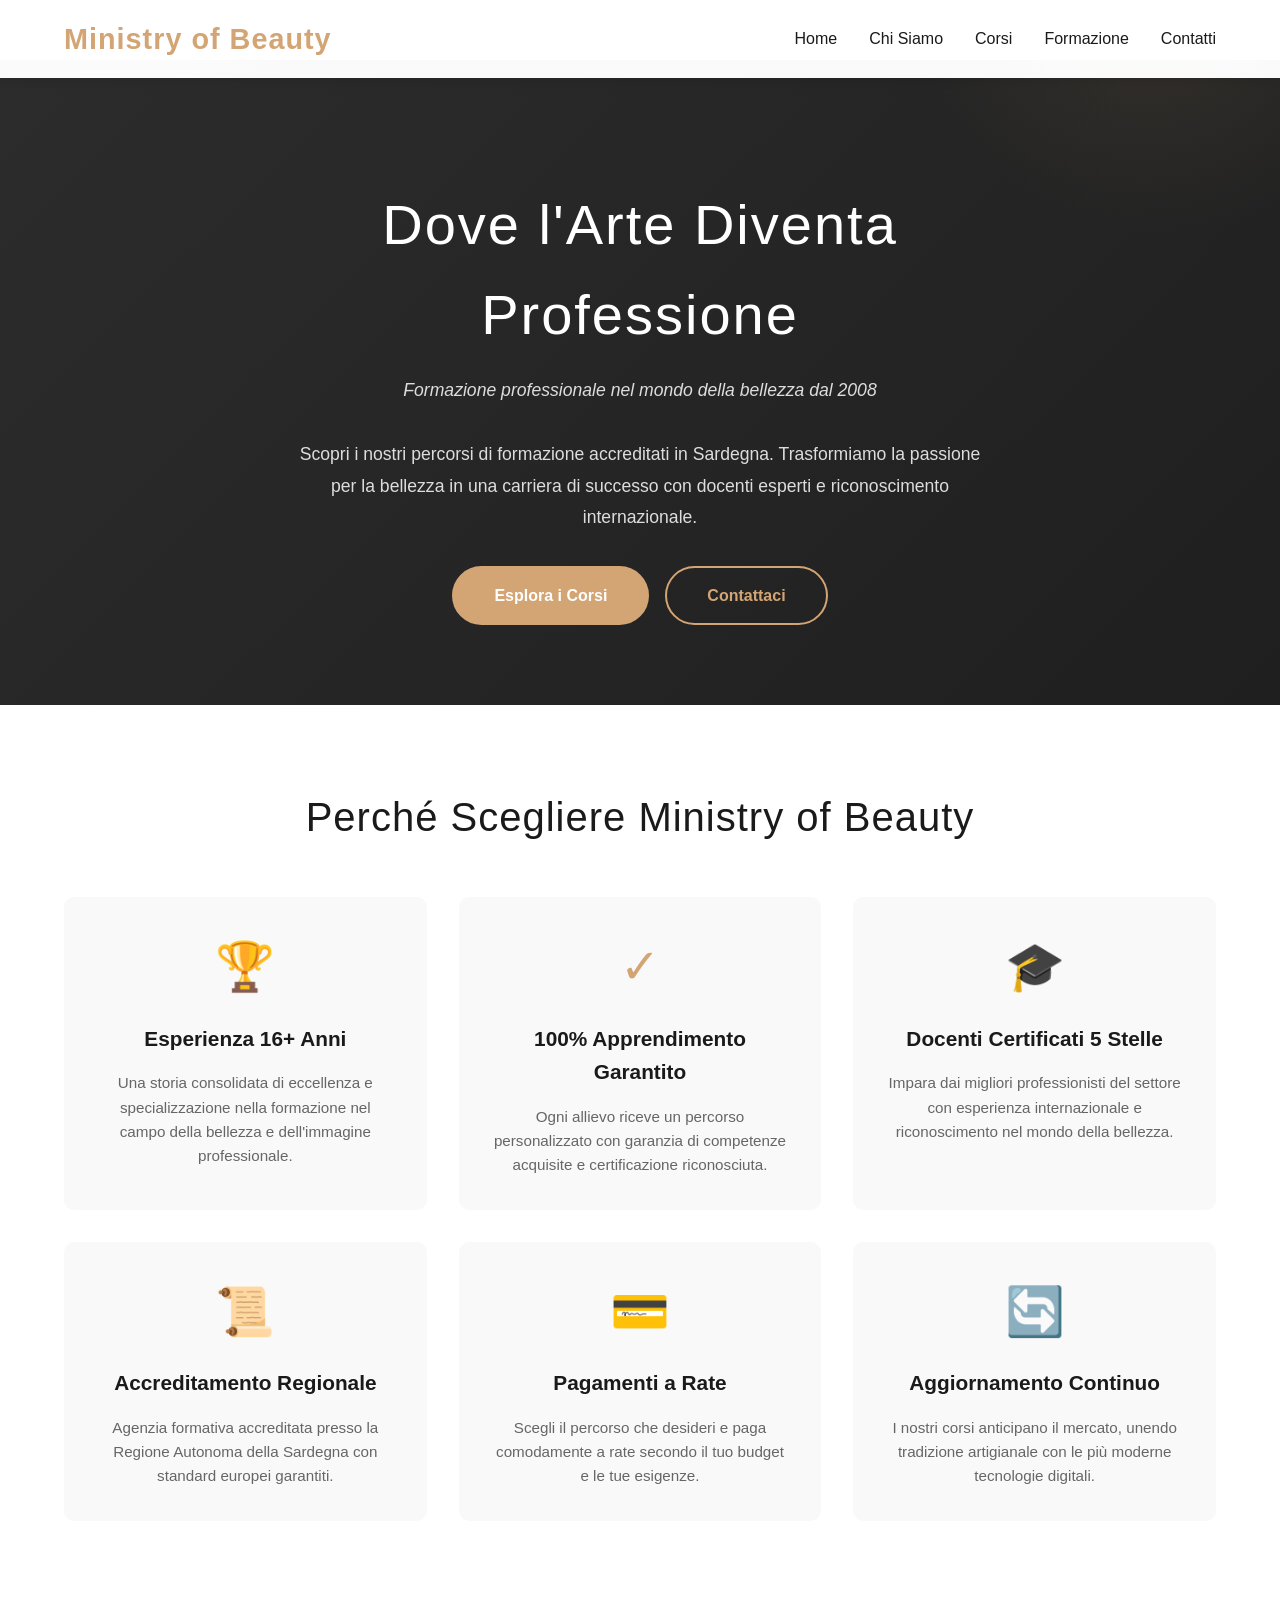
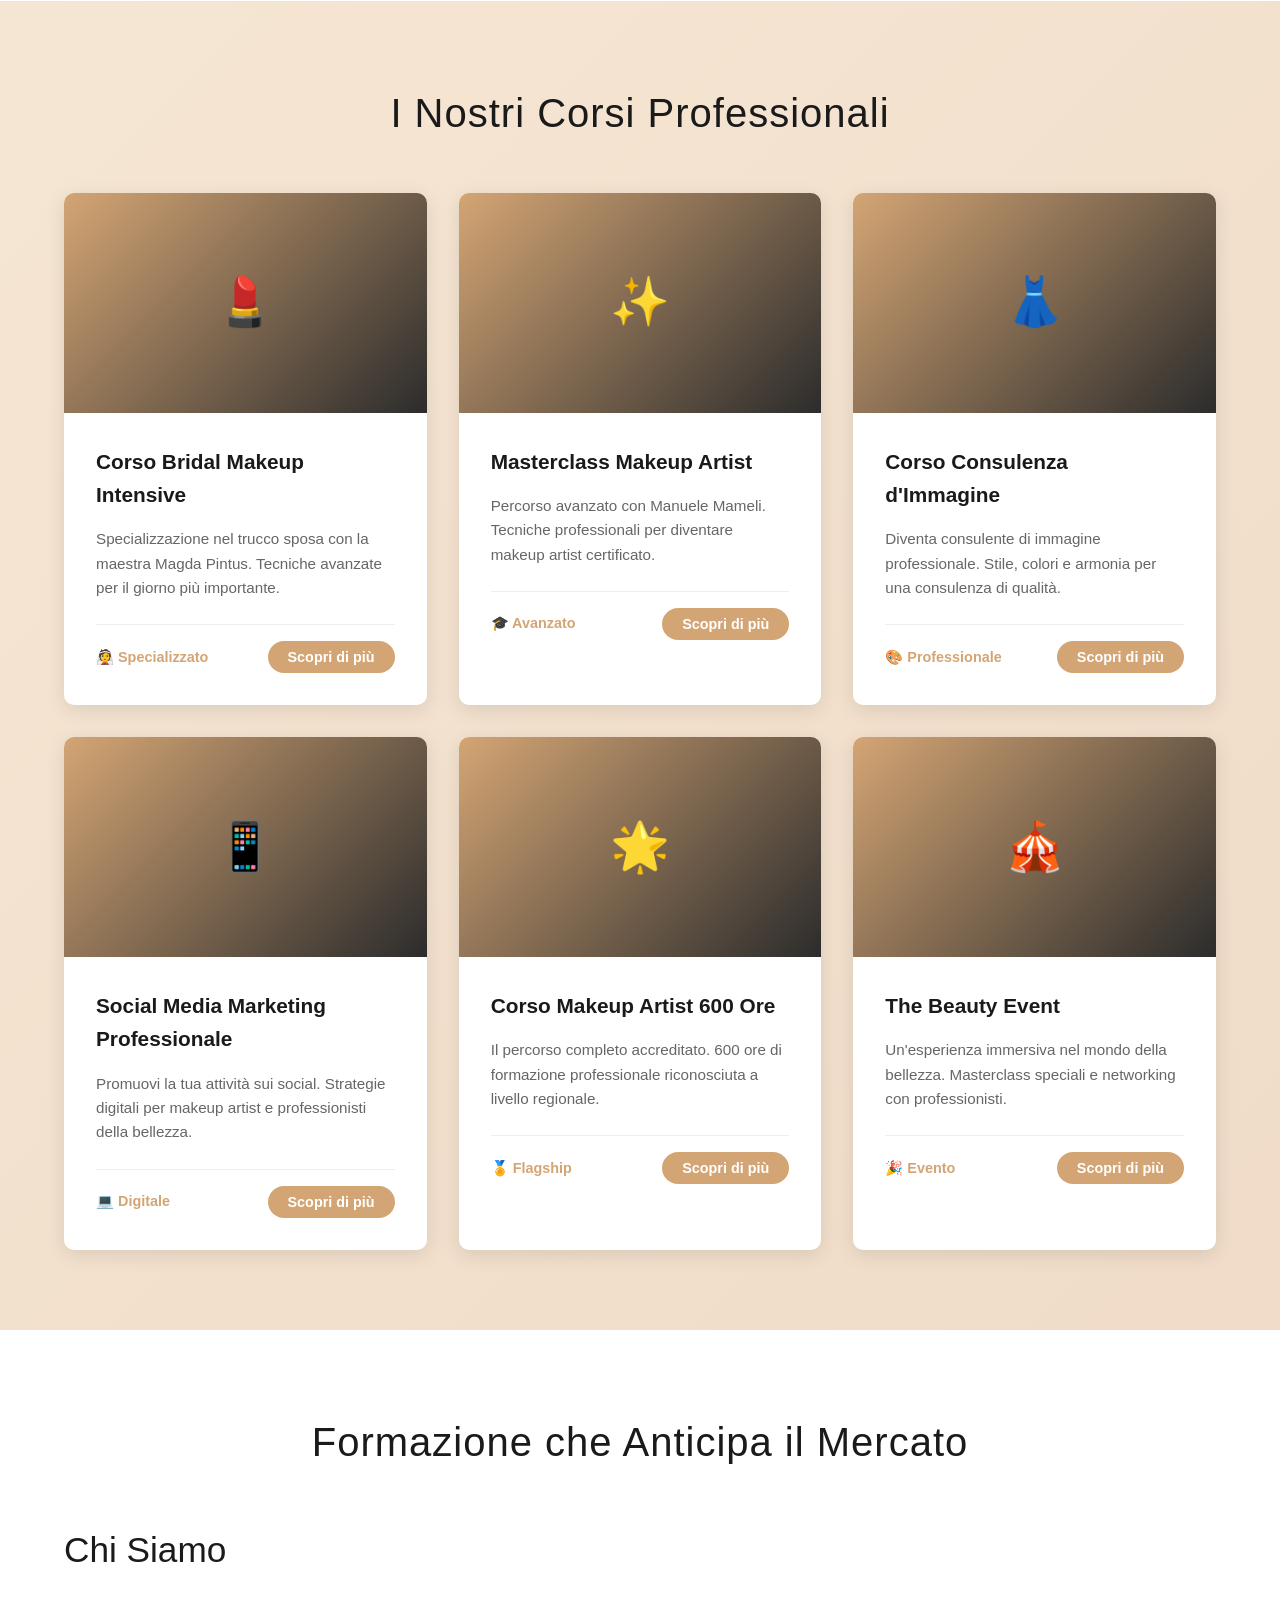
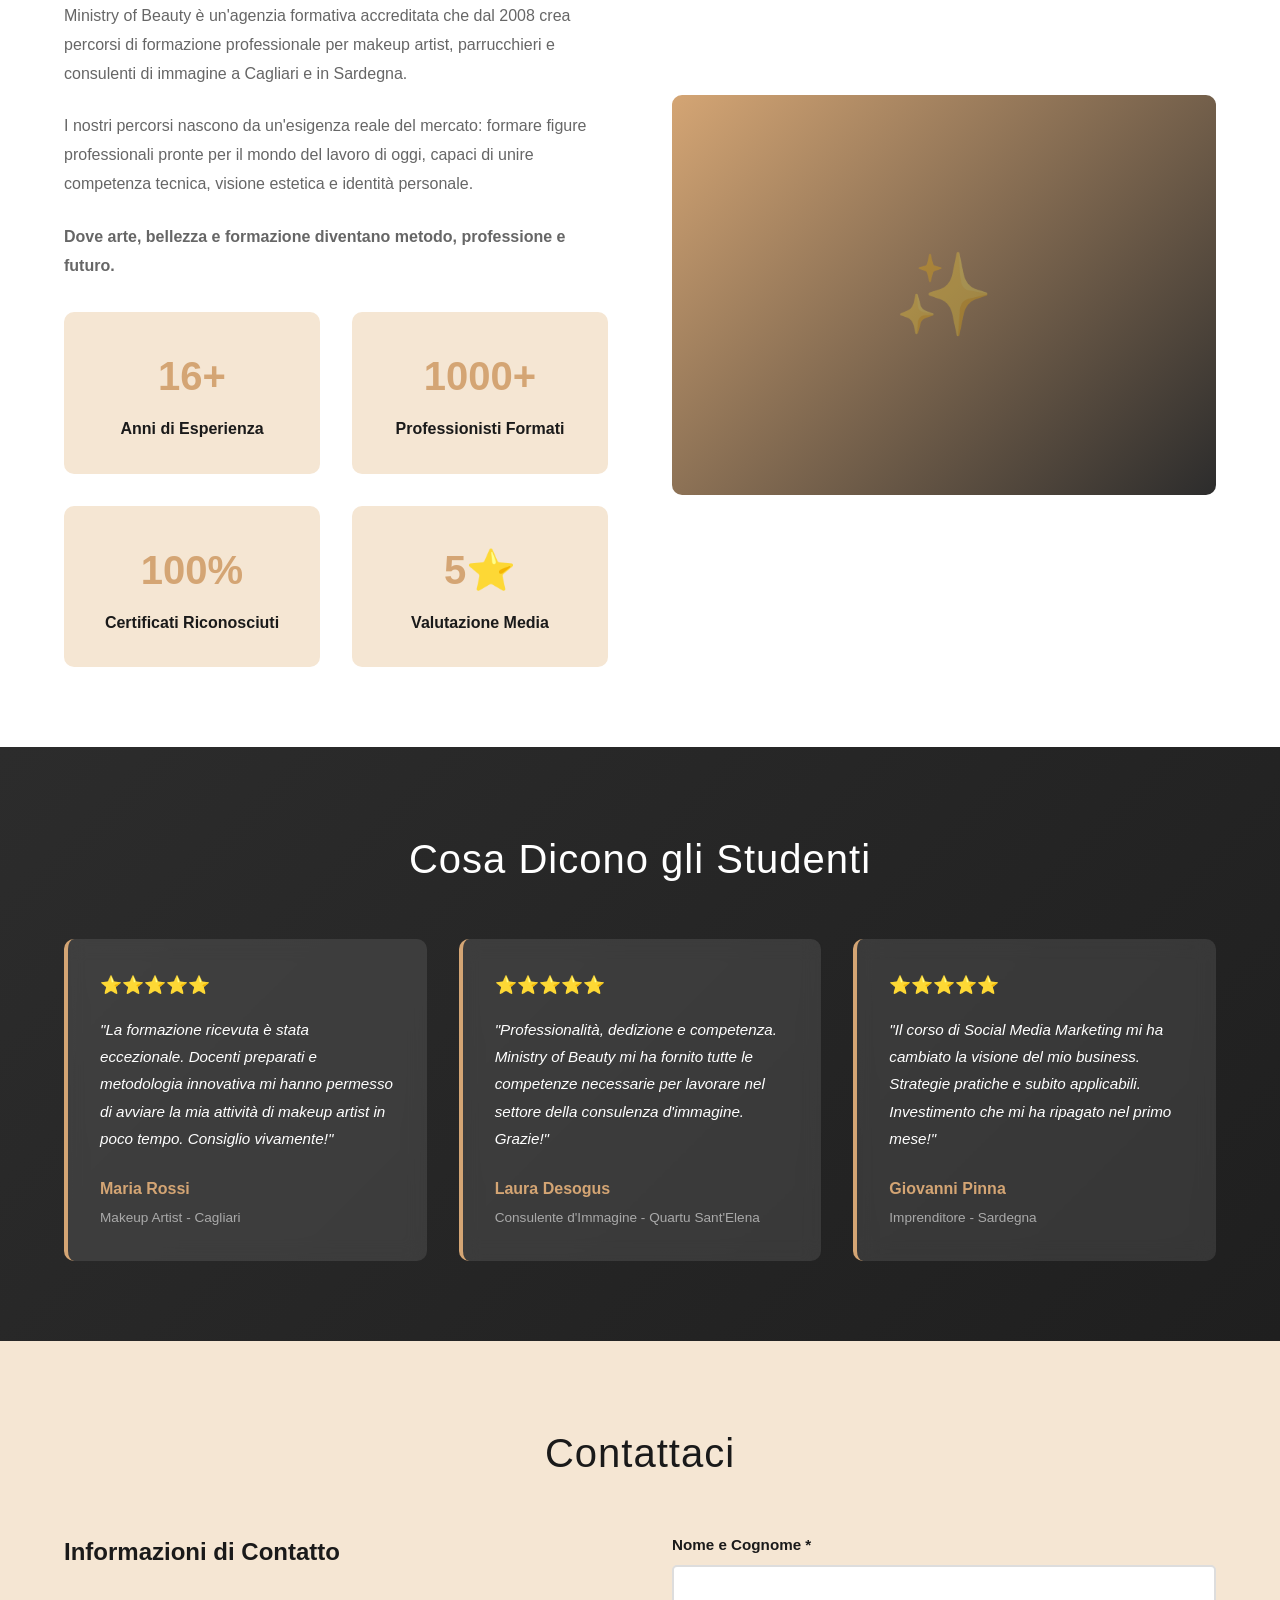
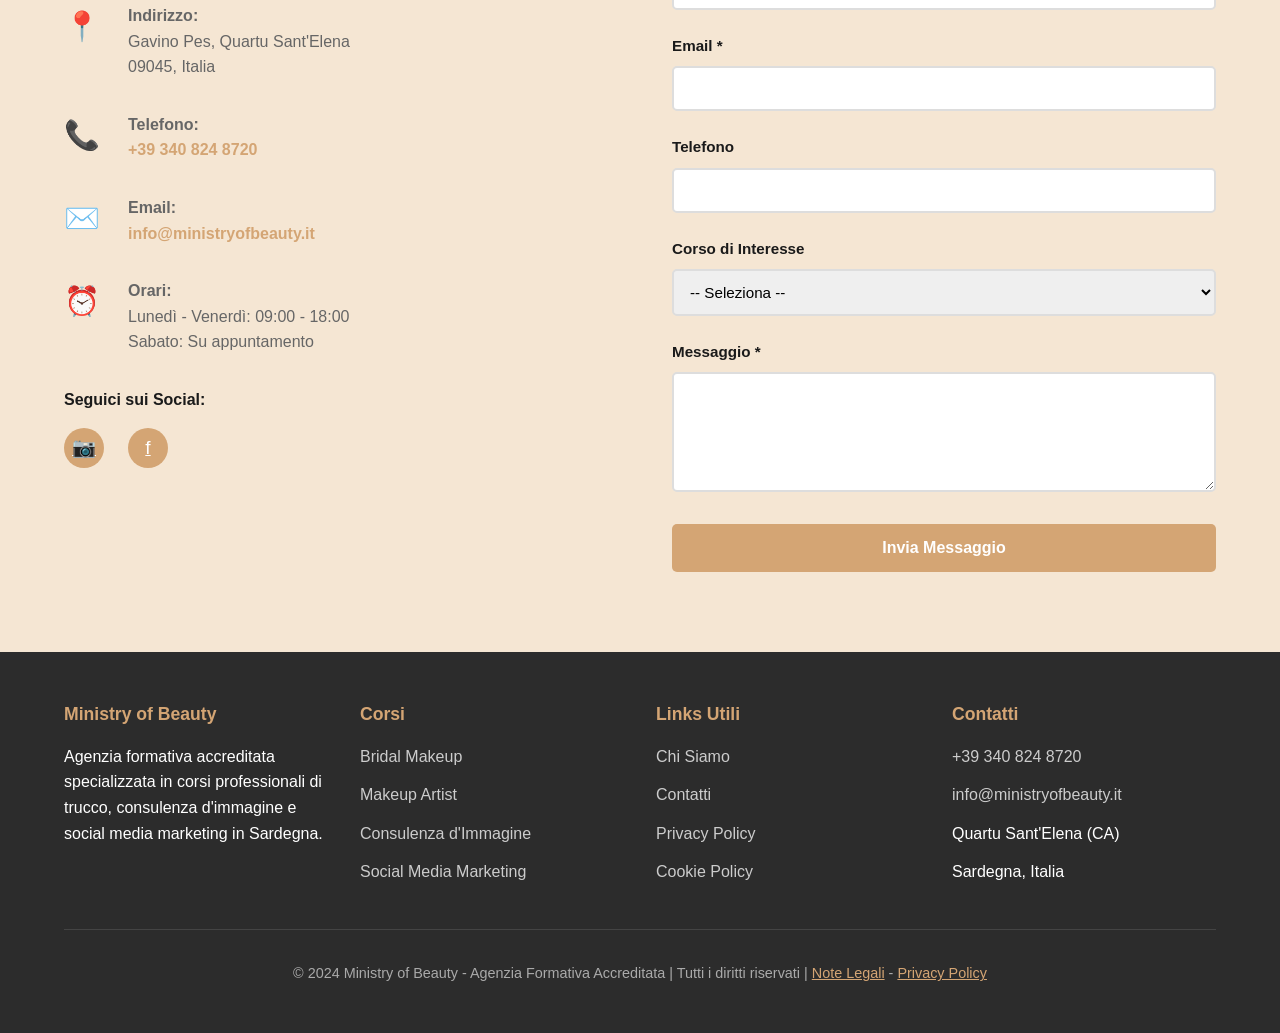
==== index.html @ 4799db76 "Create professional homepage for Ministry of Beauty Add complete Italian-language homepage with HTML" ====
<!DOCTYPE html>
<html lang="it">
<head>
    <meta charset="UTF-8">
    <meta name="viewport" content="width=device-width, initial-scale=1.0">
    <title>Ministry of Beauty - Corsi Professionali di Trucco e Bellezza in Sardegna</title>
    <style>
        * {
            margin: 0;
            padding: 0;
            box-sizing: border-box;
        }

        :root {
            --primary-color: #d4a574;
            --secondary-color: #2c2c2c;
            --accent-color: #f5e6d3;
            --text-dark: #1a1a1a;
            --text-light: #666;
            --white: #ffffff;
            --success: #4caf50;
        }

        body {
            font-family: 'Segoe UI', Tahoma, Geneva, Verdana, sans-serif;
            line-height: 1.6;
            color: var(--text-dark);
            overflow-x: hidden;
        }

        /* HEADER & NAVIGATION */
        header {
            position: fixed;
            top: 0;
            width: 100%;
            background: rgba(255, 255, 255, 0.98);
            box-shadow: 0 2px 10px rgba(0, 0, 0, 0.1);
            z-index: 1000;
            transition: all 0.3s ease;
        }

        nav {
            display: flex;
            justify-content: space-between;
            align-items: center;
            padding: 1rem 5%;
            max-width: 1400px;
            margin: 0 auto;
            width: 100%;
        }

        .logo {
            font-size: 1.8rem;
            font-weight: bold;
            color: var(--primary-color);
            text-decoration: none;
            letter-spacing: 1px;
        }

        .nav-links {
            display: flex;
            list-style: none;
            gap: 2rem;
        }

        .nav-links a {
            text-decoration: none;
            color: var(--text-dark);
            font-weight: 500;
            transition: color 0.3s ease;
            position: relative;
        }

        .nav-links a:hover {
            color: var(--primary-color);
        }

        .nav-links a::after {
            content: '';
            position: absolute;
            width: 0;
            height: 2px;
            bottom: -5px;
            left: 0;
            background: var(--primary-color);
            transition: width 0.3s ease;
        }

        .nav-links a:hover::after {
            width: 100%;
        }

        .mobile-menu-icon {
            display: none;
            flex-direction: column;
            cursor: pointer;
        }

        .mobile-menu-icon span {
            width: 25px;
            height: 3px;
            background: var(--text-dark);
            margin: 5px 0;
            transition: 0.3s;
        }

        /* HERO SECTION */
        .hero {
            background: linear-gradient(135deg, var(--secondary-color) 0%, #1f1f1f 100%);
            color: var(--white);
            padding: 120px 5% 80px;
            text-align: center;
            margin-top: 60px;
            position: relative;
            overflow: hidden;
        }

        .hero::before {
            content: '';
            position: absolute;
            top: -50%;
            right: -10%;
            width: 500px;
            height: 500px;
            background: radial-gradient(circle, var(--primary-color) 0%, transparent 70%);
            opacity: 0.1;
            border-radius: 50%;
        }

        .hero-content {
            position: relative;
            z-index: 1;
            max-width: 700px;
            margin: 0 auto;
        }

        .hero h1 {
            font-size: 3.5rem;
            margin-bottom: 1rem;
            font-weight: 300;
            letter-spacing: 2px;
        }

        .hero-subtitle {
            font-size: 1.3rem;
            margin-bottom: 2rem;
            color: var(--accent-color);
            font-style: italic;
        }

        .hero p {
            font-size: 1.1rem;
            margin-bottom: 2rem;
            line-height: 1.8;
            color: #ddd;
        }

        .cta-button {
            display: inline-block;
            background: var(--primary-color);
            color: var(--white);
            padding: 15px 40px;
            text-decoration: none;
            border-radius: 50px;
            font-weight: 600;
            transition: all 0.3s ease;
            border: 2px solid var(--primary-color);
            cursor: pointer;
            font-size: 1rem;
        }

        .cta-button:hover {
            background: transparent;
            color: var(--primary-color);
            transform: translateY(-3px);
            box-shadow: 0 10px 25px rgba(212, 165, 116, 0.3);
        }

        .cta-button.secondary {
            background: transparent;
            color: var(--primary-color);
            border: 2px solid var(--primary-color);
        }

        .cta-button.secondary:hover {
            background: var(--primary-color);
            color: var(--white);
        }

        .hero-buttons {
            display: flex;
            gap: 1rem;
            justify-content: center;
            flex-wrap: wrap;
        }

        /* FEATURES SECTION */
        .features {
            padding: 80px 5%;
            background: var(--white);
            max-width: 1400px;
            margin: 0 auto;
        }

        .section-title {
            text-align: center;
            font-size: 2.5rem;
            margin-bottom: 3rem;
            color: var(--text-dark);
            font-weight: 300;
            letter-spacing: 1px;
        }

        .features-grid {
            display: grid;
            grid-template-columns: repeat(auto-fit, minmax(280px, 1fr));
            gap: 2rem;
        }

        .feature-card {
            text-align: center;
            padding: 2rem;
            border-radius: 10px;
            transition: all 0.3s ease;
            background: #f9f9f9;
        }

        .feature-card:hover {
            transform: translateY(-10px);
            box-shadow: 0 15px 35px rgba(0, 0, 0, 0.1);
            background: var(--accent-color);
        }

        .feature-icon {
            font-size: 3rem;
            margin-bottom: 1rem;
            color: var(--primary-color);
        }

        .feature-card h3 {
            font-size: 1.3rem;
            margin-bottom: 1rem;
            color: var(--text-dark);
        }

        .feature-card p {
            color: var(--text-light);
            font-size: 0.95rem;
        }

        /* COURSES SECTION */
        .courses {
            padding: 80px 5%;
            background: linear-gradient(135deg, var(--accent-color) 0%, #f0dcc8 100%);
            max-width: 1400px;
            margin: 0 auto;
        }

        .courses-grid {
            display: grid;
            grid-template-columns: repeat(auto-fit, minmax(320px, 1fr));
            gap: 2rem;
            margin-top: 3rem;
        }

        .course-card {
            background: var(--white);
            border-radius: 10px;
            overflow: hidden;
            box-shadow: 0 5px 20px rgba(0, 0, 0, 0.1);
            transition: all 0.3s ease;
        }

        .course-card:hover {
            transform: translateY(-10px);
            box-shadow: 0 15px 40px rgba(0, 0, 0, 0.15);
        }

        .course-image {
            width: 100%;
            height: 220px;
            background: linear-gradient(135deg, var(--primary-color), var(--secondary-color));
            display: flex;
            align-items: center;
            justify-content: center;
            font-size: 3rem;
        }

        .course-content {
            padding: 2rem;
        }

        .course-content h3 {
            color: var(--text-dark);
            margin-bottom: 1rem;
            font-size: 1.3rem;
        }

        .course-content p {
            color: var(--text-light);
            margin-bottom: 1.5rem;
            font-size: 0.95rem;
            line-height: 1.6;
        }

        .course-info {
            display: flex;
            justify-content: space-between;
            align-items: center;
            margin-top: 1rem;
            padding-top: 1rem;
            border-top: 1px solid #eee;
        }

        .course-info span {
            color: var(--primary-color);
            font-weight: 600;
            font-size: 0.9rem;
        }

        .course-btn {
            background: var(--primary-color);
            color: var(--white);
            padding: 8px 20px;
            border: none;
            border-radius: 25px;
            cursor: pointer;
            font-weight: 600;
            transition: all 0.3s ease;
            font-size: 0.9rem;
        }

        .course-btn:hover {
            background: var(--secondary-color);
            transform: scale(1.05);
        }

        /* ABOUT SECTION */
        .about {
            padding: 80px 5%;
            background: var(--white);
            max-width: 1400px;
            margin: 0 auto;
        }

        .about-content {
            display: grid;
            grid-template-columns: 1fr 1fr;
            gap: 4rem;
            align-items: center;
        }

        .about-text h2 {
            font-size: 2.2rem;
            margin-bottom: 1.5rem;
            color: var(--text-dark);
            font-weight: 400;
        }

        .about-text p {
            color: var(--text-light);
            margin-bottom: 1.5rem;
            line-height: 1.8;
            font-size: 1rem;
        }

        .about-stats {
            display: grid;
            grid-template-columns: 1fr 1fr;
            gap: 2rem;
            margin-top: 2rem;
        }

        .stat-box {
            background: var(--accent-color);
            padding: 2rem;
            border-radius: 10px;
            text-align: center;
        }

        .stat-number {
            font-size: 2.5rem;
            color: var(--primary-color);
            font-weight: bold;
        }

        .stat-label {
            color: var(--text-dark);
            margin-top: 0.5rem;
            font-weight: 600;
        }

        .about-image {
            background: linear-gradient(135deg, var(--primary-color), var(--secondary-color));
            height: 400px;
            border-radius: 10px;
            display: flex;
            align-items: center;
            justify-content: center;
            font-size: 5rem;
            color: rgba(255, 255, 255, 0.3);
        }

        /* TESTIMONIALS SECTION */
        .testimonials {
            padding: 80px 5%;
            background: linear-gradient(135deg, var(--secondary-color), #1f1f1f);
            color: var(--white);
            max-width: 1400px;
            margin: 0 auto;
        }

        .testimonials .section-title {
            color: var(--white);
        }

        .testimonials-grid {
            display: grid;
            grid-template-columns: repeat(auto-fit, minmax(300px, 1fr));
            gap: 2rem;
            margin-top: 3rem;
        }

        .testimonial-card {
            background: rgba(255, 255, 255, 0.1);
            padding: 2rem;
            border-radius: 10px;
            border-left: 4px solid var(--primary-color);
            backdrop-filter: blur(10px);
        }

        .testimonial-text {
            font-size: 0.95rem;
            margin-bottom: 1.5rem;
            line-height: 1.8;
            font-style: italic;
        }

        .testimonial-author {
            font-weight: 600;
            color: var(--primary-color);
            margin-bottom: 0.3rem;
        }

        .testimonial-role {
            font-size: 0.85rem;
            color: #aaa;
        }

        .stars {
            color: var(--primary-color);
            margin-bottom: 1rem;
            font-size: 1.1rem;
        }

        /* CONTACT SECTION */
        .contact {
            padding: 80px 5%;
            background: var(--accent-color);
            max-width: 1400px;
            margin: 0 auto;
        }

        .contact-content {
            display: grid;
            grid-template-columns: 1fr 1fr;
            gap: 4rem;
        }

        .contact-info h3 {
            font-size: 1.5rem;
            margin-bottom: 2rem;
            color: var(--text-dark);
        }

        .contact-info-item {
            margin-bottom: 2rem;
            display: flex;
            gap: 1.5rem;
            align-items: flex-start;
        }

        .contact-icon {
            font-size: 1.8rem;
            color: var(--primary-color);
            min-width: 40px;
        }

        .contact-info-item p {
            color: var(--text-light);
        }

        .contact-info-item a {
            color: var(--primary-color);
            text-decoration: none;
            font-weight: 600;
            transition: color 0.3s ease;
        }

        .contact-info-item a:hover {
            color: var(--text-dark);
        }

        .form-group {
            margin-bottom: 1.5rem;
        }

        .form-group label {
            display: block;
            margin-bottom: 0.5rem;
            color: var(--text-dark);
            font-weight: 600;
            font-size: 0.95rem;
        }

        .form-group input,
        .form-group textarea {
            width: 100%;
            padding: 12px;
            border: 2px solid #ddd;
            border-radius: 5px;
            font-family: inherit;
            font-size: 0.95rem;
            transition: border-color 0.3s ease;
        }

        .form-group input:focus,
        .form-group textarea:focus {
            outline: none;
            border-color: var(--primary-color);
            box-shadow: 0 0 0 3px rgba(212, 165, 116, 0.1);
        }

        .form-group textarea {
            resize: vertical;
            min-height: 120px;
        }

        .form-submit {
            width: 100%;
            padding: 15px;
            background: var(--primary-color);
            color: var(--white);
            border: none;
            border-radius: 5px;
            font-size: 1rem;
            font-weight: 600;
            cursor: pointer;
            transition: all 0.3s ease;
        }

        .form-submit:hover {
            background: var(--secondary-color);
            transform: translateY(-2px);
            box-shadow: 0 10px 25px rgba(212, 165, 116, 0.3);
        }

        .form-submit:disabled {
            background: #ccc;
            cursor: not-allowed;
            transform: none;
        }

        .success-message {
            display: none;
            background: var(--success);
            color: var(--white);
            padding: 1rem;
            border-radius: 5px;
            margin-bottom: 1rem;
            text-align: center;
        }

        /* FOOTER */
        footer {
            background: var(--secondary-color);
            color: var(--white);
            padding: 3rem 5%;
            text-align: center;
        }

        .footer-content {
            max-width: 1400px;
            margin: 0 auto;
            display: grid;
            grid-template-columns: repeat(auto-fit, minmax(250px, 1fr));
            gap: 2rem;
            margin-bottom: 2rem;
            text-align: left;
        }

        .footer-section h4 {
            color: var(--primary-color);
            margin-bottom: 1rem;
            font-size: 1.1rem;
        }

        .footer-section ul {
            list-style: none;
        }

        .footer-section ul li {
            margin-bottom: 0.8rem;
        }

        .footer-section a {
            color: #ccc;
            text-decoration: none;
            transition: color 0.3s ease;
        }

        .footer-section a:hover {
            color: var(--primary-color);
        }

        .social-links {
            display: flex;
            gap: 1.5rem;
            margin-top: 1rem;
        }

        .social-links a {
            display: inline-flex;
            align-items: center;
            justify-content: center;
            width: 40px;
            height: 40px;
            background: var(--primary-color);
            border-radius: 50%;
            color: var(--white);
            font-size: 1.2rem;
            transition: all 0.3s ease;
        }

        .social-links a:hover {
            background: var(--white);
            color: var(--primary-color);
            transform: translateY(-3px);
        }

        .footer-bottom {
            border-top: 1px solid #444;
            padding-top: 2rem;
            font-size: 0.9rem;
            color: #aaa;
        }

        /* RESPONSIVE */
        @media (max-width: 768px) {
            .nav-links {
                display: none;
                position: absolute;
                top: 60px;
                left: 0;
                width: 100%;
                flex-direction: column;
                background: var(--white);
                padding: 2rem;
                gap: 1rem;
                box-shadow: 0 5px 15px rgba(0, 0, 0, 0.1);
            }

            .nav-links.active {
                display: flex;
            }

            .mobile-menu-icon {
                display: flex;
            }

            .hero {
                padding: 100px 5% 60px;
            }

            .hero h1 {
                font-size: 2rem;
            }

            .hero-subtitle {
                font-size: 1.1rem;
            }

            .hero-buttons {
                flex-direction: column;
            }

            .about-content,
            .contact-content {
                grid-template-columns: 1fr;
            }

            .about-image {
                height: 300px;
            }

            .section-title {
                font-size: 2rem;
            }

            .hero h1 {
                letter-spacing: 0;
            }
        }

        @media (max-width: 480px) {
            nav {
                padding: 1rem 3%;
            }

            .logo {
                font-size: 1.3rem;
            }

            .hero {
                margin-top: 50px;
                padding: 80px 3% 40px;
            }

            .hero h1 {
                font-size: 1.5rem;
            }

            .about-stats {
                grid-template-columns: 1fr;
            }

            .cta-button {
                padding: 12px 30px;
                font-size: 0.9rem;
            }
        }

        /* SCROLL ANIMATIONS */
        .fade-in {
            opacity: 0;
            transform: translateY(20px);
            transition: opacity 0.6s ease, transform 0.6s ease;
        }

        .fade-in.visible {
            opacity: 1;
            transform: translateY(0);
        }

        /* SMOOTH SCROLL */
        html {
            scroll-behavior: smooth;
        }
    </style>
</head>
<body>
    <!-- HEADER & NAVIGATION -->
    <header>
        <nav>
            <a href="#" class="logo">Ministry of Beauty</a>
            <ul class="nav-links">
                <li><a href="#home">Home</a></li>
                <li><a href="#chi-siamo">Chi Siamo</a></li>
                <li><a href="#corsi">Corsi</a></li>
                <li><a href="#about">Formazione</a></li>
                <li><a href="#contact">Contatti</a></li>
            </ul>
            <div class="mobile-menu-icon" onclick="toggleMenu()">
                <span></span>
                <span></span>
                <span></span>
            </div>
        </nav>
    </header>

    <!-- HERO SECTION -->
    <section class="hero" id="home">
        <div class="hero-content">
            <h1>Dove l'Arte Diventa Professione</h1>
            <p class="hero-subtitle">Formazione professionale nel mondo della bellezza dal 2008</p>
            <p>Scopri i nostri percorsi di formazione accreditati in Sardegna. Trasformiamo la passione per la bellezza in una carriera di successo con docenti esperti e riconoscimento internazionale.</p>
            <div class="hero-buttons">
                <a href="#corsi" class="cta-button">Esplora i Corsi</a>
                <a href="#contact" class="cta-button secondary">Contattaci</a>
            </div>
        </div>
    </section>

    <!-- FEATURES SECTION -->
    <section class="features" id="chi-siamo">
        <h2 class="section-title">Perché Scegliere Ministry of Beauty</h2>
        <div class="features-grid">
            <div class="feature-card fade-in">
                <div class="feature-icon">🏆</div>
                <h3>Esperienza 16+ Anni</h3>
                <p>Una storia consolidata di eccellenza e specializzazione nella formazione nel campo della bellezza e dell'immagine professionale.</p>
            </div>
            <div class="feature-card fade-in">
                <div class="feature-icon">✓</div>
                <h3>100% Apprendimento Garantito</h3>
                <p>Ogni allievo riceve un percorso personalizzato con garanzia di competenze acquisite e certificazione riconosciuta.</p>
            </div>
            <div class="feature-card fade-in">
                <div class="feature-icon">🎓</div>
                <h3>Docenti Certificati 5 Stelle</h3>
                <p>Impara dai migliori professionisti del settore con esperienza internazionale e riconoscimento nel mondo della bellezza.</p>
            </div>
            <div class="feature-card fade-in">
                <div class="feature-icon">📜</div>
                <h3>Accreditamento Regionale</h3>
                <p>Agenzia formativa accreditata presso la Regione Autonoma della Sardegna con standard europei garantiti.</p>
            </div>
            <div class="feature-card fade-in">
                <div class="feature-icon">💳</div>
                <h3>Pagamenti a Rate</h3>
                <p>Scegli il percorso che desideri e paga comodamente a rate secondo il tuo budget e le tue esigenze.</p>
            </div>
            <div class="feature-card fade-in">
                <div class="feature-icon">🔄</div>
                <h3>Aggiornamento Continuo</h3>
                <p>I nostri corsi anticipano il mercato, unendo tradizione artigianale con le più moderne tecnologie digitali.</p>
            </div>
        </div>
    </section>

    <!-- COURSES SECTION -->
    <section class="courses" id="corsi">
        <h2 class="section-title">I Nostri Corsi Professionali</h2>
        <div class="courses-grid">
            <div class="course-card fade-in">
                <div class="course-image">💄</div>
                <div class="course-content">
                    <h3>Corso Bridal Makeup Intensive</h3>
                    <p>Specializzazione nel trucco sposa con la maestra Magda Pintus. Tecniche avanzate per il giorno più importante.</p>
                    <div class="course-info">
                        <span>👰 Specializzato</span>
                        <button class="course-btn">Scopri di più</button>
                    </div>
                </div>
            </div>

            <div class="course-card fade-in">
                <div class="course-image">✨</div>
                <div class="course-content">
                    <h3>Masterclass Makeup Artist</h3>
                    <p>Percorso avanzato con Manuele Mameli. Tecniche professionali per diventare makeup artist certificato.</p>
                    <div class="course-info">
                        <span>🎓 Avanzato</span>
                        <button class="course-btn">Scopri di più</button>
                    </div>
                </div>
            </div>

            <div class="course-card fade-in">
                <div class="course-image">👗</div>
                <div class="course-content">
                    <h3>Corso Consulenza d'Immagine</h3>
                    <p>Diventa consulente di immagine professionale. Stile, colori e armonia per una consulenza di qualità.</p>
                    <div class="course-info">
                        <span>🎨 Professionale</span>
                        <button class="course-btn">Scopri di più</button>
                    </div>
                </div>
            </div>

            <div class="course-card fade-in">
                <div class="course-image">📱</div>
                <div class="course-content">
                    <h3>Social Media Marketing Professionale</h3>
                    <p>Promuovi la tua attività sui social. Strategie digitali per makeup artist e professionisti della bellezza.</p>
                    <div class="course-info">
                        <span>💻 Digitale</span>
                        <button class="course-btn">Scopri di più</button>
                    </div>
                </div>
            </div>

            <div class="course-card fade-in">
                <div class="course-image">🌟</div>
                <div class="course-content">
                    <h3>Corso Makeup Artist 600 Ore</h3>
                    <p>Il percorso completo accreditato. 600 ore di formazione professionale riconosciuta a livello regionale.</p>
                    <div class="course-info">
                        <span>🏅 Flagship</span>
                        <button class="course-btn">Scopri di più</button>
                    </div>
                </div>
            </div>

            <div class="course-card fade-in">
                <div class="course-image">🎪</div>
                <div class="course-content">
                    <h3>The Beauty Event</h3>
                    <p>Un'esperienza immersiva nel mondo della bellezza. Masterclass speciali e networking con professionisti.</p>
                    <div class="course-info">
                        <span>🎉 Evento</span>
                        <button class="course-btn">Scopri di più</button>
                    </div>
                </div>
            </div>
        </div>
    </section>

    <!-- ABOUT SECTION -->
    <section class="about" id="about">
        <h2 class="section-title">Formazione che Anticipa il Mercato</h2>
        <div class="about-content">
            <div class="about-text">
                <h2>Chi Siamo</h2>
                <p>Ministry of Beauty è un'agenzia formativa accreditata che dal 2008 crea percorsi di formazione professionale per makeup artist, parrucchieri e consulenti di immagine a Cagliari e in Sardegna.</p>
                <p>I nostri percorsi nascono da un'esigenza reale del mercato: formare figure professionali pronte per il mondo del lavoro di oggi, capaci di unire competenza tecnica, visione estetica e identità personale.</p>
                <p><strong>Dove arte, bellezza e formazione diventano metodo, professione e futuro.</strong></p>

                <div class="about-stats">
                    <div class="stat-box fade-in">
                        <div class="stat-number">16+</div>
                        <div class="stat-label">Anni di Esperienza</div>
                    </div>
                    <div class="stat-box fade-in">
                        <div class="stat-number">1000+</div>
                        <div class="stat-label">Professionisti Formati</div>
                    </div>
                    <div class="stat-box fade-in">
                        <div class="stat-number">100%</div>
                        <div class="stat-label">Certificati Riconosciuti</div>
                    </div>
                    <div class="stat-box fade-in">
                        <div class="stat-number">5⭐</div>
                        <div class="stat-label">Valutazione Media</div>
                    </div>
                </div>
            </div>
            <div class="about-image">
                <span>✨</span>
            </div>
        </div>
    </section>

    <!-- TESTIMONIALS SECTION -->
    <section class="testimonials">
        <h2 class="section-title">Cosa Dicono gli Studenti</h2>
        <div class="testimonials-grid">
            <div class="testimonial-card fade-in">
                <div class="stars">⭐⭐⭐⭐⭐</div>
                <p class="testimonial-text">"La formazione ricevuta è stata eccezionale. Docenti preparati e metodologia innovativa mi hanno permesso di avviare la mia attività di makeup artist in poco tempo. Consiglio vivamente!"</p>
                <p class="testimonial-author">Maria Rossi</p>
                <p class="testimonial-role">Makeup Artist - Cagliari</p>
            </div>

            <div class="testimonial-card fade-in">
                <div class="stars">⭐⭐⭐⭐⭐</div>
                <p class="testimonial-text">"Professionalità, dedizione e competenza. Ministry of Beauty mi ha fornito tutte le competenze necessarie per lavorare nel settore della consulenza d'immagine. Grazie!"</p>
                <p class="testimonial-author">Laura Desogus</p>
                <p class="testimonial-role">Consulente d'Immagine - Quartu Sant'Elena</p>
            </div>

            <div class="testimonial-card fade-in">
                <div class="stars">⭐⭐⭐⭐⭐</div>
                <p class="testimonial-text">"Il corso di Social Media Marketing mi ha cambiato la visione del mio business. Strategie pratiche e subito applicabili. Investimento che mi ha ripagato nel primo mese!"</p>
                <p class="testimonial-author">Giovanni Pinna</p>
                <p class="testimonial-role">Imprenditore - Sardegna</p>
            </div>
        </div>
    </section>

    <!-- CONTACT SECTION -->
    <section class="contact" id="contact">
        <h2 class="section-title">Contattaci</h2>
        <div class="contact-content">
            <div class="contact-info">
                <h3>Informazioni di Contatto</h3>

                <div class="contact-info-item">
                    <div class="contact-icon">📍</div>
                    <div>
                        <p><strong>Indirizzo:</strong><br>Gavino Pes, Quartu Sant'Elena<br>09045, Italia</p>
                    </div>
                </div>

                <div class="contact-info-item">
                    <div class="contact-icon">📞</div>
                    <div>
                        <p><strong>Telefono:</strong><br><a href="tel:+393408248720">+39 340 824 8720</a></p>
                    </div>
                </div>

                <div class="contact-info-item">
                    <div class="contact-icon">✉️</div>
                    <div>
                        <p><strong>Email:</strong><br><a href="mailto:info@ministryofbeauty.it">info@ministryofbeauty.it</a></p>
                    </div>
                </div>

                <div class="contact-info-item">
                    <div class="contact-icon">⏰</div>
                    <div>
                        <p><strong>Orari:</strong><br>Lunedì - Venerdì: 09:00 - 18:00<br>Sabato: Su appuntamento</p>
                    </div>
                </div>

                <div>
                    <p style="margin-top: 2rem; font-weight: 600; color: var(--text-dark);">Seguici sui Social:</p>
                    <div class="social-links">
                        <a href="#" title="Instagram">📷</a>
                        <a href="#" title="Facebook">f</a>
                    </div>
                </div>
            </div>

            <form class="contact-form" onsubmit="handleSubmit(event)">
                <div class="success-message" id="successMessage">
                    ✓ Messaggio inviato con successo! Ti contatteremo al più presto.
                </div>

                <div class="form-group">
                    <label for="name">Nome e Cognome *</label>
                    <input type="text" id="name" name="name" required>
                </div>

                <div class="form-group">
                    <label for="email">Email *</label>
                    <input type="email" id="email" name="email" required>
                </div>

                <div class="form-group">
                    <label for="phone">Telefono</label>
                    <input type="tel" id="phone" name="phone">
                </div>

                <div class="form-group">
                    <label for="corso">Corso di Interesse</label>
                    <select id="corso" name="corso" style="width: 100%; padding: 12px; border: 2px solid #ddd; border-radius: 5px; font-family: inherit; font-size: 0.95rem;">
                        <option value="">-- Seleziona --</option>
                        <option value="bridal">Bridal Makeup Intensive</option>
                        <option value="makeup">Masterclass Makeup Artist</option>
                        <option value="immagine">Consulenza d'Immagine</option>
                        <option value="social">Social Media Marketing</option>
                        <option value="600ore">Corso 600 Ore</option>
                        <option value="event">The Beauty Event</option>
                    </select>
                </div>

                <div class="form-group">
                    <label for="message">Messaggio *</label>
                    <textarea id="message" name="message" required></textarea>
                </div>

                <button type="submit" class="form-submit" id="submitBtn">Invia Messaggio</button>
            </form>
        </div>
    </section>

    <!-- FOOTER -->
    <footer>
        <div class="footer-content">
            <div class="footer-section">
                <h4>Ministry of Beauty</h4>
                <p>Agenzia formativa accreditata specializzata in corsi professionali di trucco, consulenza d'immagine e social media marketing in Sardegna.</p>
            </div>

            <div class="footer-section">
                <h4>Corsi</h4>
                <ul>
                    <li><a href="#corsi">Bridal Makeup</a></li>
                    <li><a href="#corsi">Makeup Artist</a></li>
                    <li><a href="#corsi">Consulenza d'Immagine</a></li>
                    <li><a href="#corsi">Social Media Marketing</a></li>
                </ul>
            </div>

            <div class="footer-section">
                <h4>Links Utili</h4>
                <ul>
                    <li><a href="#chi-siamo">Chi Siamo</a></li>
                    <li><a href="#contact">Contatti</a></li>
                    <li><a href="#">Privacy Policy</a></li>
                    <li><a href="#">Cookie Policy</a></li>
                </ul>
            </div>

            <div class="footer-section">
                <h4>Contatti</h4>
                <ul>
                    <li><a href="tel:+393408248720">+39 340 824 8720</a></li>
                    <li><a href="mailto:info@ministryofbeauty.it">info@ministryofbeauty.it</a></li>
                    <li>Quartu Sant'Elena (CA)</li>
                    <li>Sardegna, Italia</li>
                </ul>
            </div>
        </div>

        <div class="footer-bottom">
            <p>&copy; 2024 Ministry of Beauty - Agenzia Formativa Accreditata | Tutti i diritti riservati | <a href="#" style="color: var(--primary-color);">Note Legali</a> - <a href="#" style="color: var(--primary-color);">Privacy Policy</a></p>
        </div>
    </footer>

    <script>
        // Mobile Menu Toggle
        function toggleMenu() {
            const navLinks = document.querySelector('.nav-links');
            navLinks.classList.toggle('active');
        }

        // Close menu when clicking on a link
        document.querySelectorAll('.nav-links a').forEach(link => {
            link.addEventListener('click', () => {
                document.querySelector('.nav-links').classList.remove('active');
            });
        });

        // Fade in animation on scroll
        const observerOptions = {
            threshold: 0.1,
            rootMargin: '0px 0px -100px 0px'
        };

        const observer = new IntersectionObserver(function(entries) {
            entries.forEach(entry => {
                if (entry.isIntersecting) {
                    entry.target.classList.add('visible');
                    observer.unobserve(entry.target);
                }
            });
        }, observerOptions);

        document.querySelectorAll('.fade-in').forEach(el => {
            observer.observe(el);
        });

        // Form Submission Handler
        function handleSubmit(event) {
            event.preventDefault();

            const form = event.target;
            const submitBtn = form.querySelector('#submitBtn');
            const successMsg = form.querySelector('#successMessage');

            // Disable button and show loading state
            submitBtn.disabled = true;
            submitBtn.textContent = 'Invio in corso...';

            // Collect form data
            const formData = {
                name: form.querySelector('#name').value,
                email: form.querySelector('#email').value,
                phone: form.querySelector('#phone').value,
                corso: form.querySelector('#corso').value,
                message: form.querySelector('#message').value,
                timestamp: new Date().toISOString()
            };

            // Simulate form submission (in production, send to backend)
            setTimeout(() => {
                // Show success message
                successMsg.style.display = 'block';

                // Reset form
                form.reset();

                // Reset button
                submitBtn.disabled = false;
                submitBtn.textContent = 'Invia Messaggio';

                // Hide success message after 5 seconds
                setTimeout(() => {
                    successMsg.style.display = 'none';
                }, 5000);

                // Log the data (in production, this would be sent to a server)
                console.log('Form Data:', formData);
            }, 1000);
        }

        // Smooth scroll for navigation links
        document.querySelectorAll('a[href^="#"]').forEach(anchor => {
            anchor.addEventListener('click', function (e) {
                const href = this.getAttribute('href');
                if (href !== '#') {
                    e.preventDefault();
                    const element = document.querySelector(href);
                    if (element) {
                        element.scrollIntoView({
                            behavior: 'smooth',
                            block: 'start'
                        });
                    }
                }
            });
        });

        // Header shadow on scroll
        window.addEventListener('scroll', function() {
            const header = document.querySelector('header');
            if (window.scrollY > 10) {
                header.style.boxShadow = '0 5px 15px rgba(0, 0, 0, 0.2)';
            } else {
                header.style.boxShadow = '0 2px 10px rgba(0, 0, 0, 0.1)';
            }
        });

        // Course button click handlers
        document.querySelectorAll('.course-btn').forEach(btn => {
            btn.addEventListener('click', function(e) {
                e.preventDefault();
                const courseName = this.closest('.course-card').querySelector('h3').textContent;
                document.querySelector('#corso').value = courseName;
                document.querySelector('#contact').scrollIntoView({ behavior: 'smooth' });
                document.querySelector('#message').focus();
            });
        });
    </script>
</body>
</html>
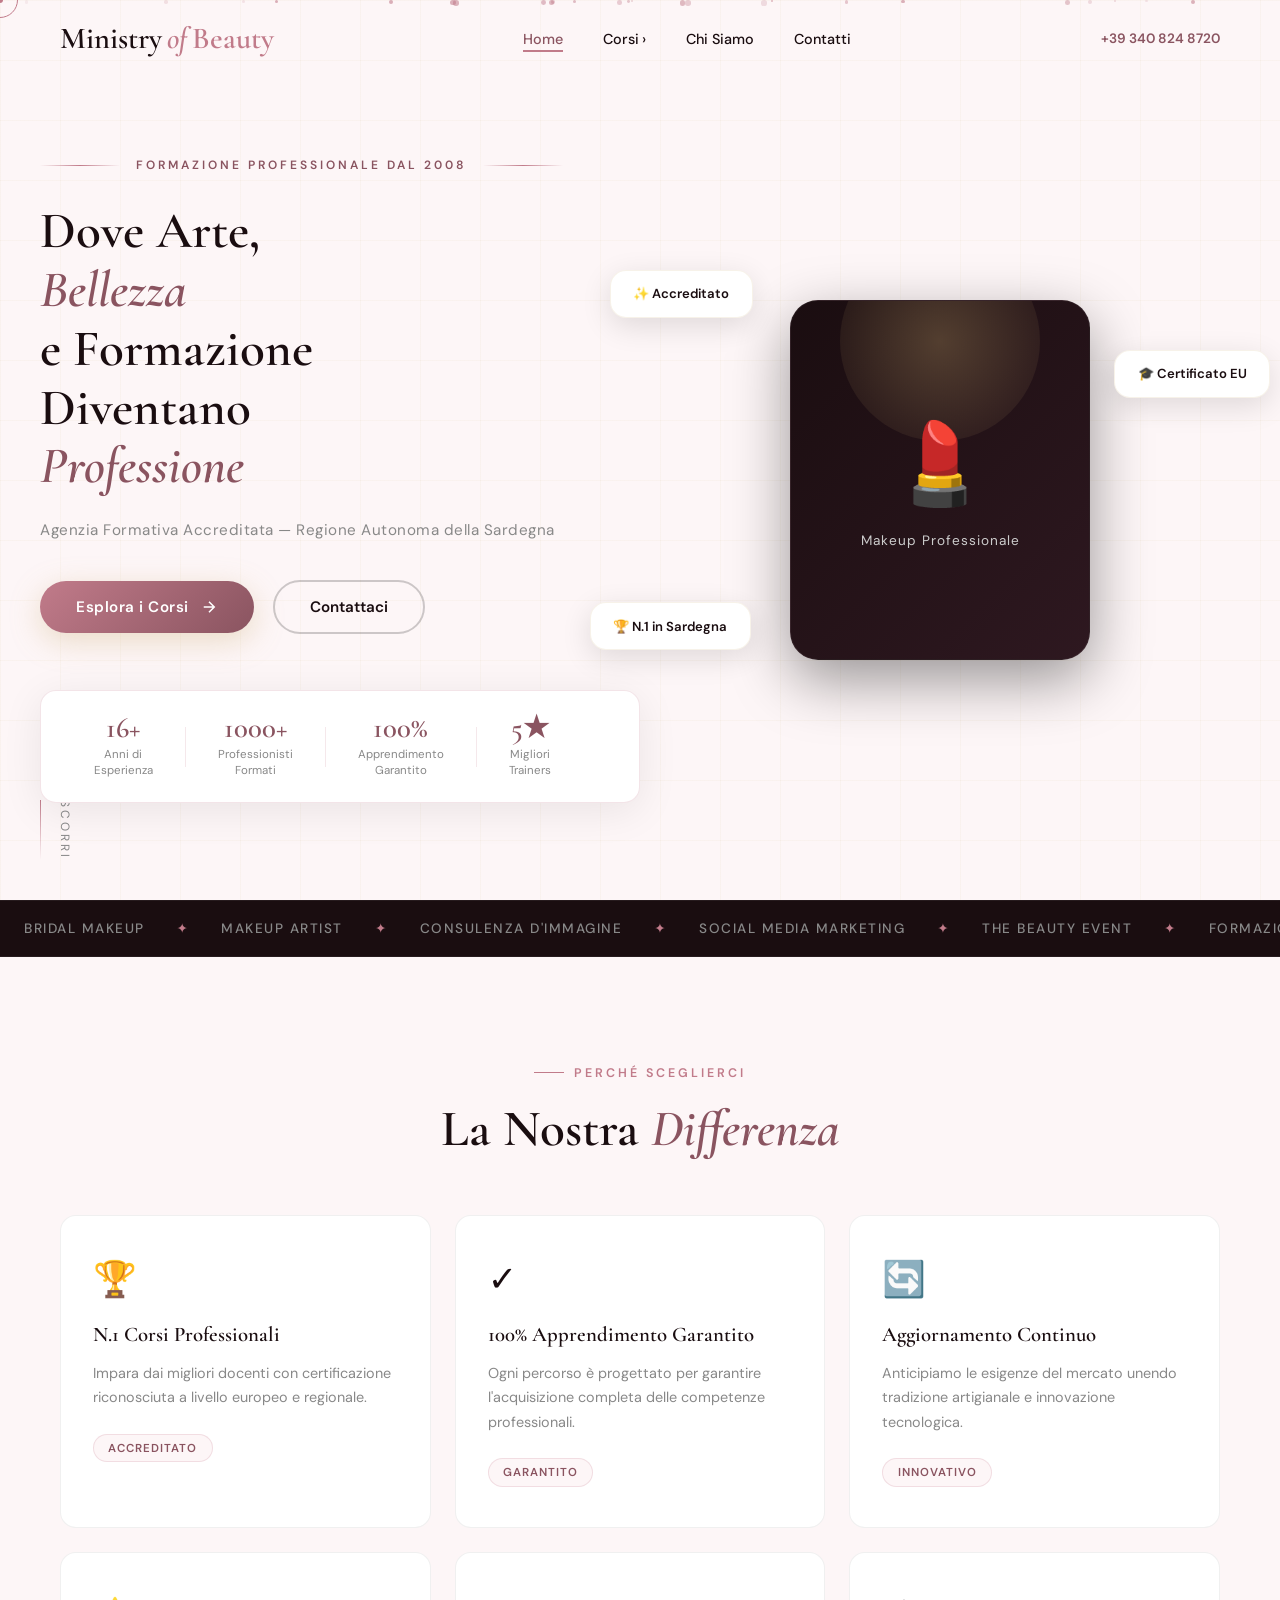
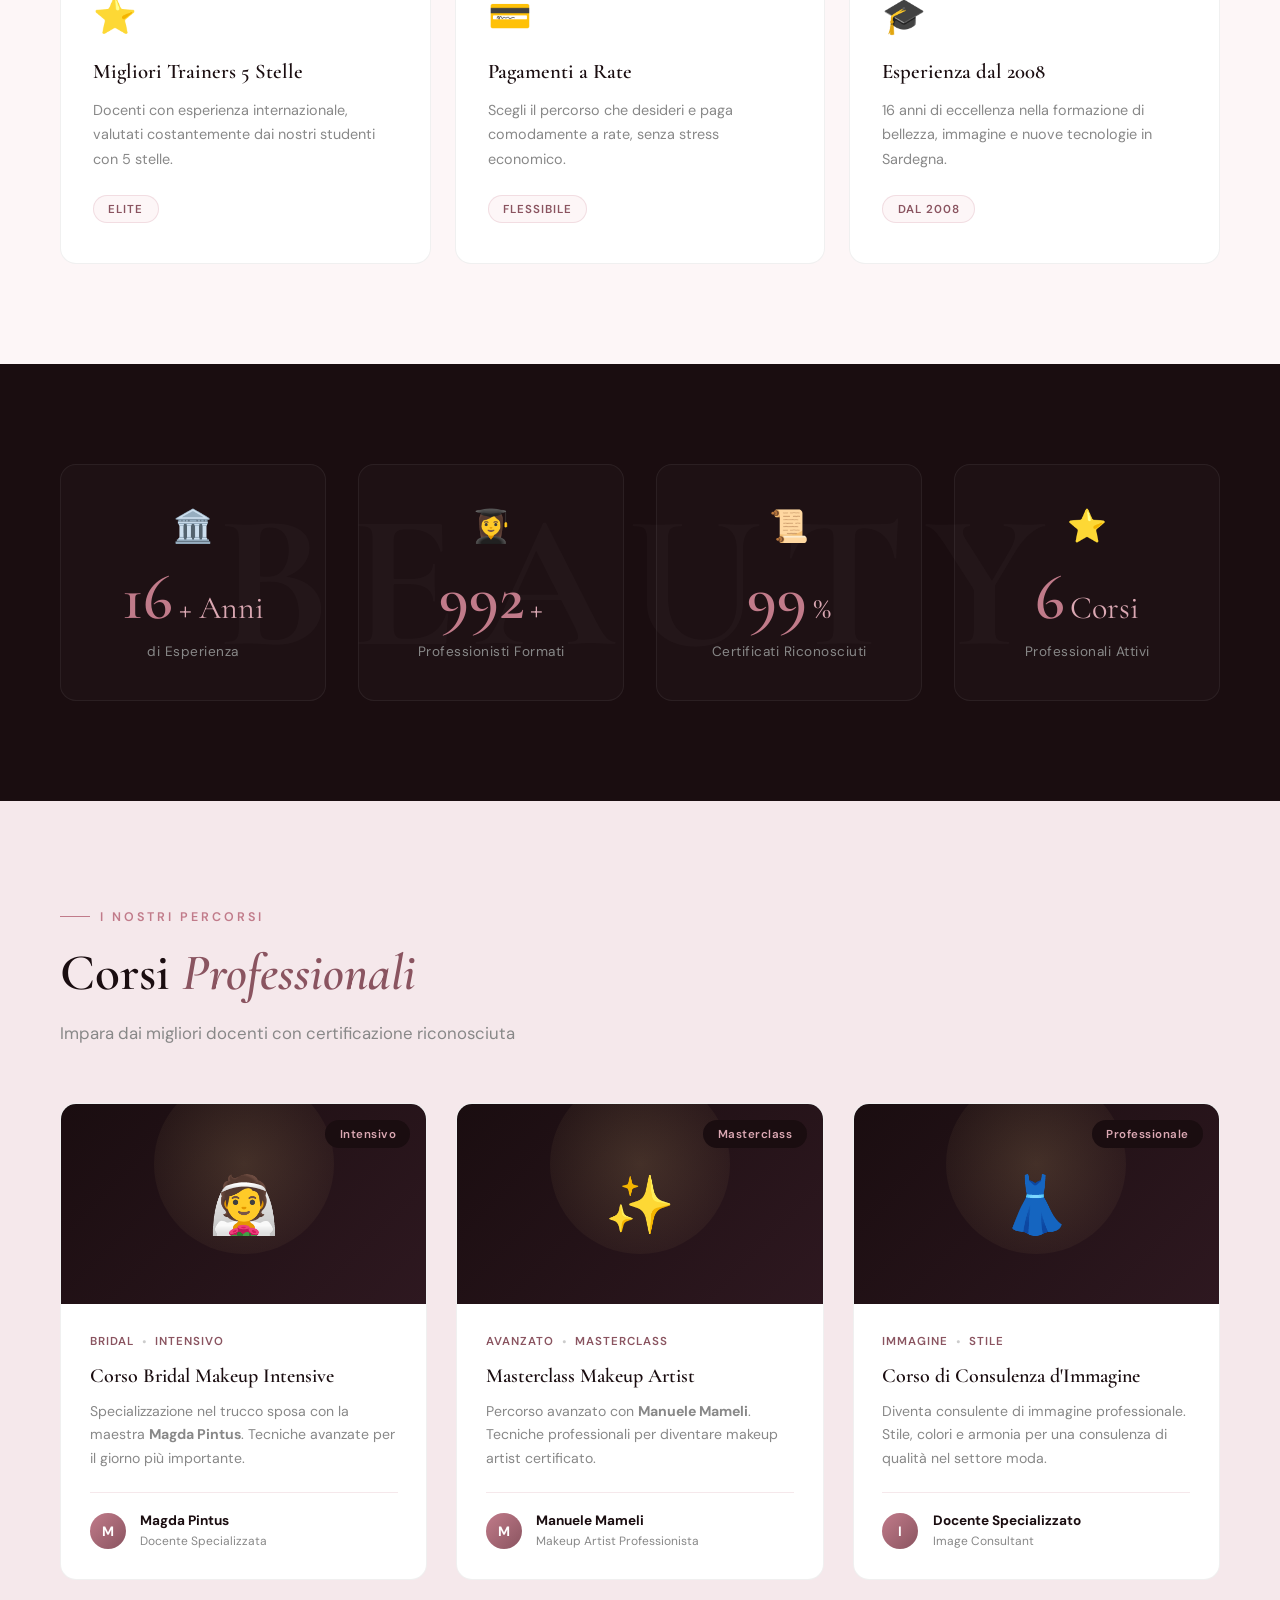
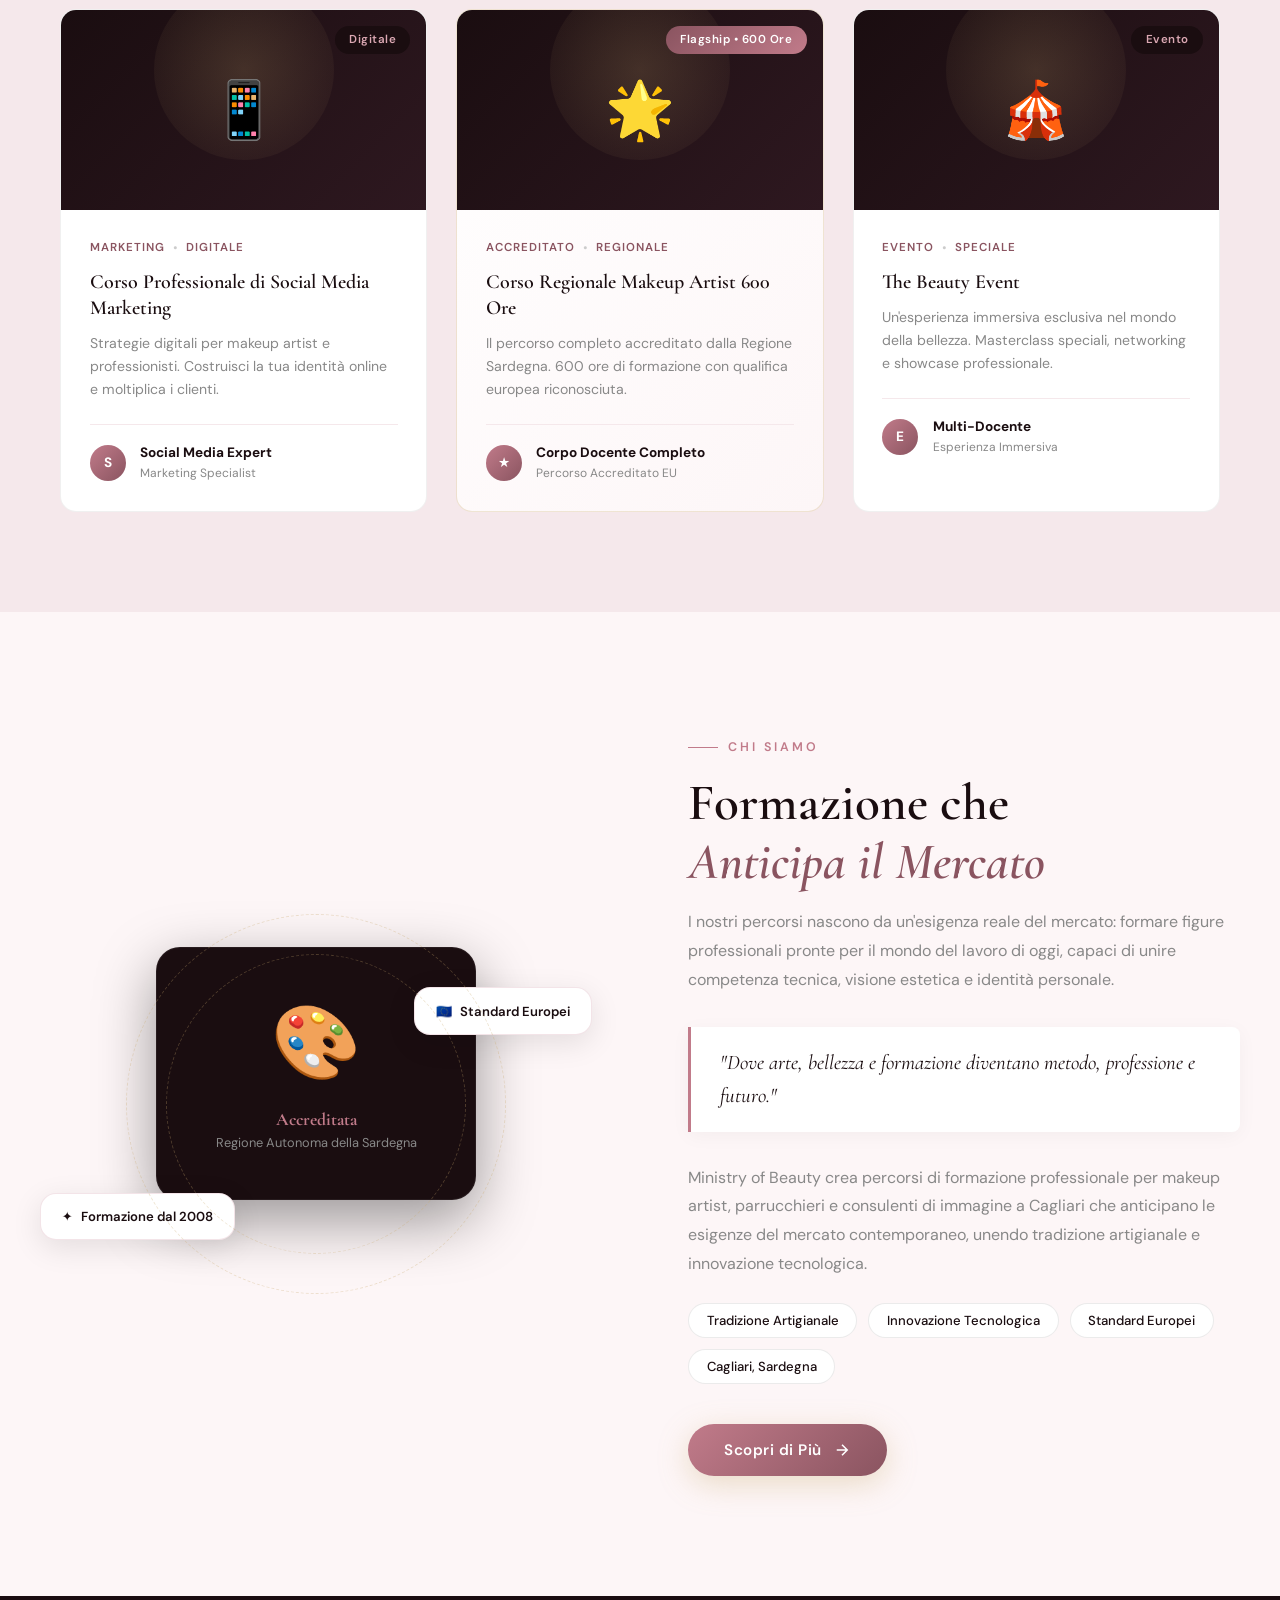
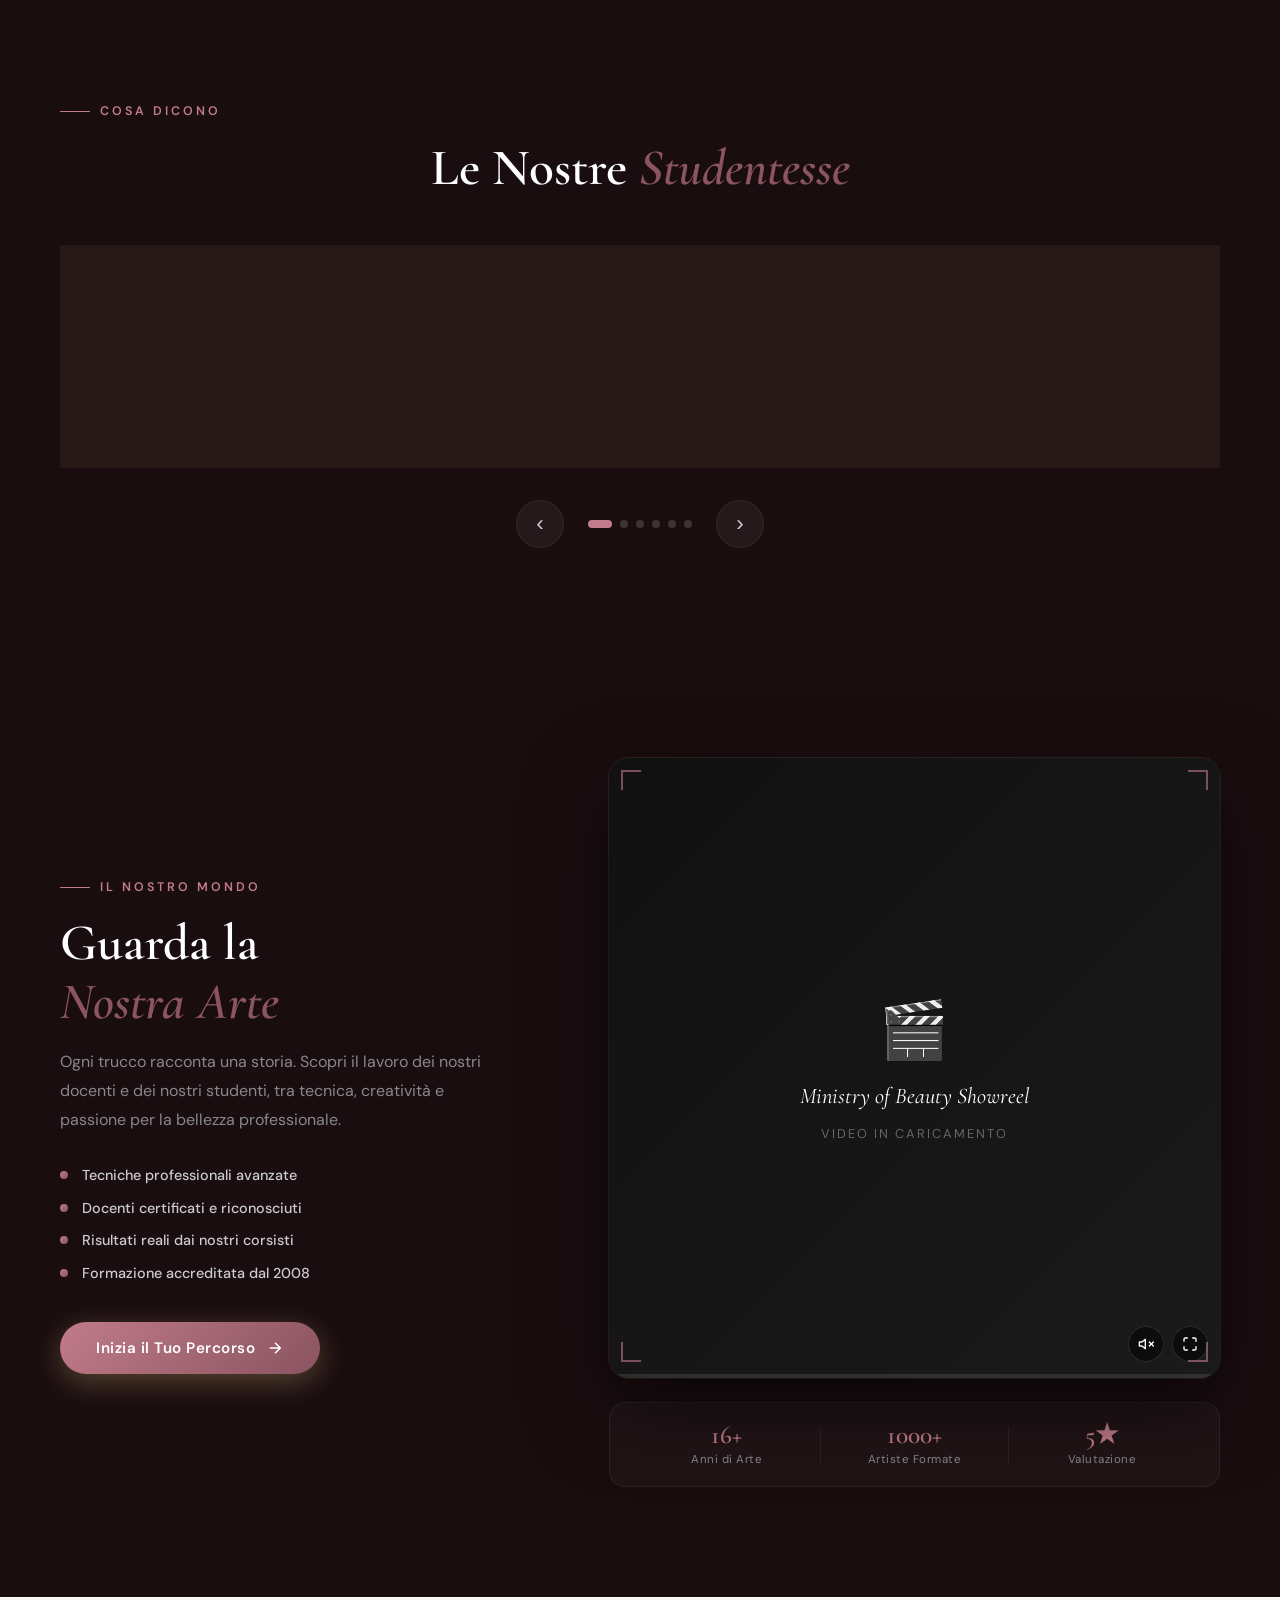
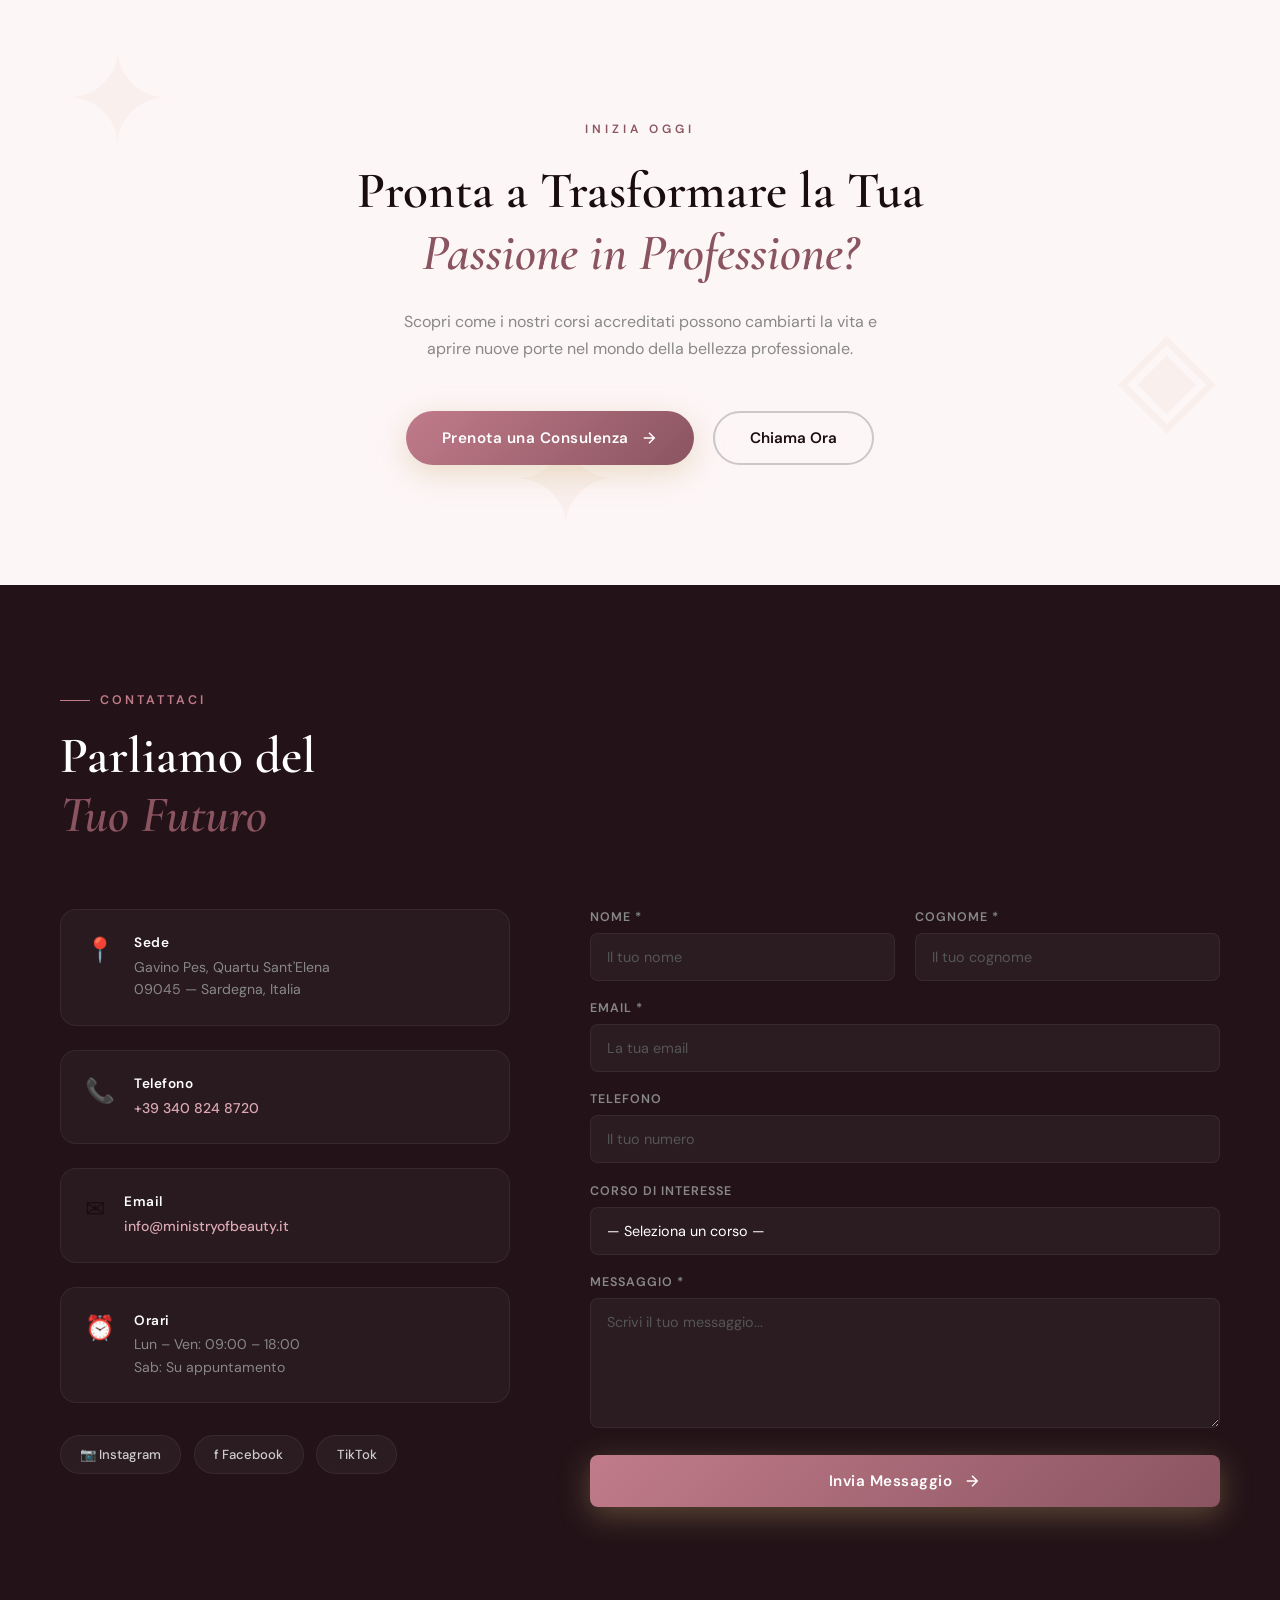
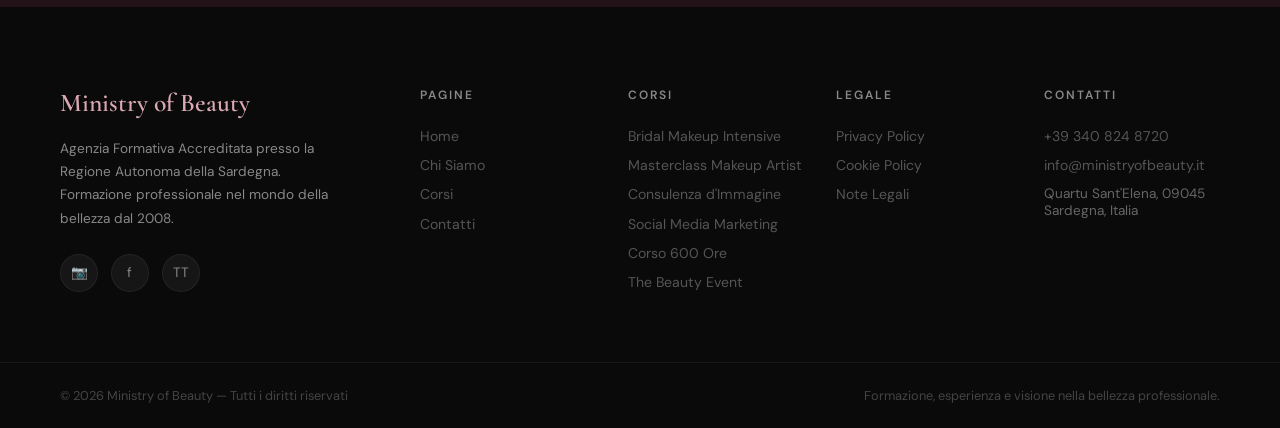
==== commit d3b13ce3: "Replace index.html with index-advanced.html content Overwrites the basic index.html with the full ad" ====
--- a/index.html
+++ b/index.html
@@ -3,1206 +3,881 @@
 <head>
     <meta charset="UTF-8">
     <meta name="viewport" content="width=device-width, initial-scale=1.0">
-    <title>Ministry of Beauty - Corsi Professionali di Trucco e Bellezza in Sardegna</title>
-    <style>
-        * {
-            margin: 0;
-            padding: 0;
-            box-sizing: border-box;
-        }
-
-        :root {
-            --primary-color: #d4a574;
-            --secondary-color: #2c2c2c;
-            --accent-color: #f5e6d3;
-            --text-dark: #1a1a1a;
-            --text-light: #666;
-            --white: #ffffff;
-            --success: #4caf50;
-        }
-
-        body {
-            font-family: 'Segoe UI', Tahoma, Geneva, Verdana, sans-serif;
-            line-height: 1.6;
-            color: var(--text-dark);
-            overflow-x: hidden;
-        }
-
-        /* HEADER & NAVIGATION */
-        header {
-            position: fixed;
-            top: 0;
-            width: 100%;
-            background: rgba(255, 255, 255, 0.98);
-            box-shadow: 0 2px 10px rgba(0, 0, 0, 0.1);
-            z-index: 1000;
-            transition: all 0.3s ease;
-        }
-
-        nav {
-            display: flex;
-            justify-content: space-between;
-            align-items: center;
-            padding: 1rem 5%;
-            max-width: 1400px;
-            margin: 0 auto;
-            width: 100%;
-        }
-
-        .logo {
-            font-size: 1.8rem;
-            font-weight: bold;
-            color: var(--primary-color);
-            text-decoration: none;
-            letter-spacing: 1px;
-        }
-
-        .nav-links {
-            display: flex;
-            list-style: none;
-            gap: 2rem;
-        }
-
-        .nav-links a {
-            text-decoration: none;
-            color: var(--text-dark);
-            font-weight: 500;
-            transition: color 0.3s ease;
-            position: relative;
-        }
-
-        .nav-links a:hover {
-            color: var(--primary-color);
-        }
-
-        .nav-links a::after {
-            content: '';
-            position: absolute;
-            width: 0;
-            height: 2px;
-            bottom: -5px;
-            left: 0;
-            background: var(--primary-color);
-            transition: width 0.3s ease;
-        }
-
-        .nav-links a:hover::after {
-            width: 100%;
-        }
-
-        .mobile-menu-icon {
-            display: none;
-            flex-direction: column;
-            cursor: pointer;
-        }
-
-        .mobile-menu-icon span {
-            width: 25px;
-            height: 3px;
-            background: var(--text-dark);
-            margin: 5px 0;
-            transition: 0.3s;
-        }
-
-        /* HERO SECTION */
-        .hero {
-            background: linear-gradient(135deg, var(--secondary-color) 0%, #1f1f1f 100%);
-            color: var(--white);
-            padding: 120px 5% 80px;
-            text-align: center;
-            margin-top: 60px;
-            position: relative;
-            overflow: hidden;
-        }
-
-        .hero::before {
-            content: '';
-            position: absolute;
-            top: -50%;
-            right: -10%;
-            width: 500px;
-            height: 500px;
-            background: radial-gradient(circle, var(--primary-color) 0%, transparent 70%);
-            opacity: 0.1;
-            border-radius: 50%;
-        }
-
-        .hero-content {
-            position: relative;
-            z-index: 1;
-            max-width: 700px;
-            margin: 0 auto;
-        }
-
-        .hero h1 {
-            font-size: 3.5rem;
-            margin-bottom: 1rem;
-            font-weight: 300;
-            letter-spacing: 2px;
-        }
-
-        .hero-subtitle {
-            font-size: 1.3rem;
-            margin-bottom: 2rem;
-            color: var(--accent-color);
-            font-style: italic;
-        }
-
-        .hero p {
-            font-size: 1.1rem;
-            margin-bottom: 2rem;
-            line-height: 1.8;
-            color: #ddd;
-        }
-
-        .cta-button {
-            display: inline-block;
-            background: var(--primary-color);
-            color: var(--white);
-            padding: 15px 40px;
-            text-decoration: none;
-            border-radius: 50px;
-            font-weight: 600;
-            transition: all 0.3s ease;
-            border: 2px solid var(--primary-color);
-            cursor: pointer;
-            font-size: 1rem;
-        }
-
-        .cta-button:hover {
-            background: transparent;
-            color: var(--primary-color);
-            transform: translateY(-3px);
-            box-shadow: 0 10px 25px rgba(212, 165, 116, 0.3);
-        }
-
-        .cta-button.secondary {
-            background: transparent;
-            color: var(--primary-color);
-            border: 2px solid var(--primary-color);
-        }
-
-        .cta-button.secondary:hover {
-            background: var(--primary-color);
-            color: var(--white);
-        }
-
-        .hero-buttons {
-            display: flex;
-            gap: 1rem;
-            justify-content: center;
-            flex-wrap: wrap;
-        }
-
-        /* FEATURES SECTION */
-        .features {
-            padding: 80px 5%;
-            background: var(--white);
-            max-width: 1400px;
-            margin: 0 auto;
-        }
-
-        .section-title {
-            text-align: center;
-            font-size: 2.5rem;
-            margin-bottom: 3rem;
-            color: var(--text-dark);
-            font-weight: 300;
-            letter-spacing: 1px;
-        }
-
-        .features-grid {
-            display: grid;
-            grid-template-columns: repeat(auto-fit, minmax(280px, 1fr));
-            gap: 2rem;
-        }
-
-        .feature-card {
-            text-align: center;
-            padding: 2rem;
-            border-radius: 10px;
-            transition: all 0.3s ease;
-            background: #f9f9f9;
-        }
-
-        .feature-card:hover {
-            transform: translateY(-10px);
-            box-shadow: 0 15px 35px rgba(0, 0, 0, 0.1);
-            background: var(--accent-color);
-        }
-
-        .feature-icon {
-            font-size: 3rem;
-            margin-bottom: 1rem;
-            color: var(--primary-color);
-        }
-
-        .feature-card h3 {
-            font-size: 1.3rem;
-            margin-bottom: 1rem;
-            color: var(--text-dark);
-        }
-
-        .feature-card p {
-            color: var(--text-light);
-            font-size: 0.95rem;
-        }
-
-        /* COURSES SECTION */
-        .courses {
-            padding: 80px 5%;
-            background: linear-gradient(135deg, var(--accent-color) 0%, #f0dcc8 100%);
-            max-width: 1400px;
-            margin: 0 auto;
-        }
-
-        .courses-grid {
-            display: grid;
-            grid-template-columns: repeat(auto-fit, minmax(320px, 1fr));
-            gap: 2rem;
-            margin-top: 3rem;
-        }
-
-        .course-card {
-            background: var(--white);
-            border-radius: 10px;
-            overflow: hidden;
-            box-shadow: 0 5px 20px rgba(0, 0, 0, 0.1);
-            transition: all 0.3s ease;
-        }
-
-        .course-card:hover {
-            transform: translateY(-10px);
-            box-shadow: 0 15px 40px rgba(0, 0, 0, 0.15);
-        }
-
-        .course-image {
-            width: 100%;
-            height: 220px;
-            background: linear-gradient(135deg, var(--primary-color), var(--secondary-color));
-            display: flex;
-            align-items: center;
-            justify-content: center;
-            font-size: 3rem;
-        }
-
-        .course-content {
-            padding: 2rem;
-        }
-
-        .course-content h3 {
-            color: var(--text-dark);
-            margin-bottom: 1rem;
-            font-size: 1.3rem;
-        }
-
-        .course-content p {
-            color: var(--text-light);
-            margin-bottom: 1.5rem;
-            font-size: 0.95rem;
-            line-height: 1.6;
-        }
-
-        .course-info {
-            display: flex;
-            justify-content: space-between;
-            align-items: center;
-            margin-top: 1rem;
-            padding-top: 1rem;
-            border-top: 1px solid #eee;
-        }
-
-        .course-info span {
-            color: var(--primary-color);
-            font-weight: 600;
-            font-size: 0.9rem;
-        }
-
-        .course-btn {
-            background: var(--primary-color);
-            color: var(--white);
-            padding: 8px 20px;
-            border: none;
-            border-radius: 25px;
-            cursor: pointer;
-            font-weight: 600;
-            transition: all 0.3s ease;
-            font-size: 0.9rem;
-        }
-
-        .course-btn:hover {
-            background: var(--secondary-color);
-            transform: scale(1.05);
-        }
-
-        /* ABOUT SECTION */
-        .about {
-            padding: 80px 5%;
-            background: var(--white);
-            max-width: 1400px;
-            margin: 0 auto;
-        }
-
-        .about-content {
-            display: grid;
-            grid-template-columns: 1fr 1fr;
-            gap: 4rem;
-            align-items: center;
-        }
-
-        .about-text h2 {
-            font-size: 2.2rem;
-            margin-bottom: 1.5rem;
-            color: var(--text-dark);
-            font-weight: 400;
-        }
-
-        .about-text p {
-            color: var(--text-light);
-            margin-bottom: 1.5rem;
-            line-height: 1.8;
-            font-size: 1rem;
-        }
-
-        .about-stats {
-            display: grid;
-            grid-template-columns: 1fr 1fr;
-            gap: 2rem;
-            margin-top: 2rem;
-        }
-
-        .stat-box {
-            background: var(--accent-color);
-            padding: 2rem;
-            border-radius: 10px;
-            text-align: center;
-        }
-
-        .stat-number {
-            font-size: 2.5rem;
-            color: var(--primary-color);
-            font-weight: bold;
-        }
-
-        .stat-label {
-            color: var(--text-dark);
-            margin-top: 0.5rem;
-            font-weight: 600;
-        }
-
-        .about-image {
-            background: linear-gradient(135deg, var(--primary-color), var(--secondary-color));
-            height: 400px;
-            border-radius: 10px;
-            display: flex;
-            align-items: center;
-            justify-content: center;
-            font-size: 5rem;
-            color: rgba(255, 255, 255, 0.3);
-        }
-
-        /* TESTIMONIALS SECTION */
-        .testimonials {
-            padding: 80px 5%;
-            background: linear-gradient(135deg, var(--secondary-color), #1f1f1f);
-            color: var(--white);
-            max-width: 1400px;
-            margin: 0 auto;
-        }
-
-        .testimonials .section-title {
-            color: var(--white);
-        }
-
-        .testimonials-grid {
-            display: grid;
-            grid-template-columns: repeat(auto-fit, minmax(300px, 1fr));
-            gap: 2rem;
-            margin-top: 3rem;
-        }
-
-        .testimonial-card {
-            background: rgba(255, 255, 255, 0.1);
-            padding: 2rem;
-            border-radius: 10px;
-            border-left: 4px solid var(--primary-color);
-            backdrop-filter: blur(10px);
-        }
-
-        .testimonial-text {
-            font-size: 0.95rem;
-            margin-bottom: 1.5rem;
-            line-height: 1.8;
-            font-style: italic;
-        }
-
-        .testimonial-author {
-            font-weight: 600;
-            color: var(--primary-color);
-            margin-bottom: 0.3rem;
-        }
-
-        .testimonial-role {
-            font-size: 0.85rem;
-            color: #aaa;
-        }
-
-        .stars {
-            color: var(--primary-color);
-            margin-bottom: 1rem;
-            font-size: 1.1rem;
-        }
-
-        /* CONTACT SECTION */
-        .contact {
-            padding: 80px 5%;
-            background: var(--accent-color);
-            max-width: 1400px;
-            margin: 0 auto;
-        }
-
-        .contact-content {
-            display: grid;
-            grid-template-columns: 1fr 1fr;
-            gap: 4rem;
-        }
-
-        .contact-info h3 {
-            font-size: 1.5rem;
-            margin-bottom: 2rem;
-            color: var(--text-dark);
-        }
-
-        .contact-info-item {
-            margin-bottom: 2rem;
-            display: flex;
-            gap: 1.5rem;
-            align-items: flex-start;
-        }
-
-        .contact-icon {
-            font-size: 1.8rem;
-            color: var(--primary-color);
-            min-width: 40px;
-        }
-
-        .contact-info-item p {
-            color: var(--text-light);
-        }
-
-        .contact-info-item a {
-            color: var(--primary-color);
-            text-decoration: none;
-            font-weight: 600;
-            transition: color 0.3s ease;
-        }
-
-        .contact-info-item a:hover {
-            color: var(--text-dark);
-        }
-
-        .form-group {
-            margin-bottom: 1.5rem;
-        }
-
-        .form-group label {
-            display: block;
-            margin-bottom: 0.5rem;
-            color: var(--text-dark);
-            font-weight: 600;
-            font-size: 0.95rem;
-        }
-
-        .form-group input,
-        .form-group textarea {
-            width: 100%;
-            padding: 12px;
-            border: 2px solid #ddd;
-            border-radius: 5px;
-            font-family: inherit;
-            font-size: 0.95rem;
-            transition: border-color 0.3s ease;
-        }
-
-        .form-group input:focus,
-        .form-group textarea:focus {
-            outline: none;
-            border-color: var(--primary-color);
-            box-shadow: 0 0 0 3px rgba(212, 165, 116, 0.1);
-        }
-
-        .form-group textarea {
-            resize: vertical;
-            min-height: 120px;
-        }
-
-        .form-submit {
-            width: 100%;
-            padding: 15px;
-            background: var(--primary-color);
-            color: var(--white);
-            border: none;
-            border-radius: 5px;
-            font-size: 1rem;
-            font-weight: 600;
-            cursor: pointer;
-            transition: all 0.3s ease;
-        }
-
-        .form-submit:hover {
-            background: var(--secondary-color);
-            transform: translateY(-2px);
-            box-shadow: 0 10px 25px rgba(212, 165, 116, 0.3);
-        }
-
-        .form-submit:disabled {
-            background: #ccc;
-            cursor: not-allowed;
-            transform: none;
-        }
-
-        .success-message {
-            display: none;
-            background: var(--success);
-            color: var(--white);
-            padding: 1rem;
-            border-radius: 5px;
-            margin-bottom: 1rem;
-            text-align: center;
-        }
-
-        /* FOOTER */
-        footer {
-            background: var(--secondary-color);
-            color: var(--white);
-            padding: 3rem 5%;
-            text-align: center;
-        }
-
-        .footer-content {
-            max-width: 1400px;
-            margin: 0 auto;
-            display: grid;
-            grid-template-columns: repeat(auto-fit, minmax(250px, 1fr));
-            gap: 2rem;
-            margin-bottom: 2rem;
-            text-align: left;
-        }
-
-        .footer-section h4 {
-            color: var(--primary-color);
-            margin-bottom: 1rem;
-            font-size: 1.1rem;
-        }
-
-        .footer-section ul {
-            list-style: none;
-        }
-
-        .footer-section ul li {
-            margin-bottom: 0.8rem;
-        }
-
-        .footer-section a {
-            color: #ccc;
-            text-decoration: none;
-            transition: color 0.3s ease;
-        }
-
-        .footer-section a:hover {
-            color: var(--primary-color);
-        }
-
-        .social-links {
-            display: flex;
-            gap: 1.5rem;
-            margin-top: 1rem;
-        }
-
-        .social-links a {
-            display: inline-flex;
-            align-items: center;
-            justify-content: center;
-            width: 40px;
-            height: 40px;
-            background: var(--primary-color);
-            border-radius: 50%;
-            color: var(--white);
-            font-size: 1.2rem;
-            transition: all 0.3s ease;
-        }
-
-        .social-links a:hover {
-            background: var(--white);
-            color: var(--primary-color);
-            transform: translateY(-3px);
-        }
-
-        .footer-bottom {
-            border-top: 1px solid #444;
-            padding-top: 2rem;
-            font-size: 0.9rem;
-            color: #aaa;
-        }
-
-        /* RESPONSIVE */
-        @media (max-width: 768px) {
-            .nav-links {
-                display: none;
-                position: absolute;
-                top: 60px;
-                left: 0;
-                width: 100%;
-                flex-direction: column;
-                background: var(--white);
-                padding: 2rem;
-                gap: 1rem;
-                box-shadow: 0 5px 15px rgba(0, 0, 0, 0.1);
-            }
-
-            .nav-links.active {
-                display: flex;
-            }
-
-            .mobile-menu-icon {
-                display: flex;
-            }
-
-            .hero {
-                padding: 100px 5% 60px;
-            }
-
-            .hero h1 {
-                font-size: 2rem;
-            }
-
-            .hero-subtitle {
-                font-size: 1.1rem;
-            }
-
-            .hero-buttons {
-                flex-direction: column;
-            }
-
-            .about-content,
-            .contact-content {
-                grid-template-columns: 1fr;
-            }
-
-            .about-image {
-                height: 300px;
-            }
-
-            .section-title {
-                font-size: 2rem;
-            }
-
-            .hero h1 {
-                letter-spacing: 0;
-            }
-        }
-
-        @media (max-width: 480px) {
-            nav {
-                padding: 1rem 3%;
-            }
-
-            .logo {
-                font-size: 1.3rem;
-            }
-
-            .hero {
-                margin-top: 50px;
-                padding: 80px 3% 40px;
-            }
-
-            .hero h1 {
-                font-size: 1.5rem;
-            }
-
-            .about-stats {
-                grid-template-columns: 1fr;
-            }
-
-            .cta-button {
-                padding: 12px 30px;
-                font-size: 0.9rem;
-            }
-        }
-
-        /* SCROLL ANIMATIONS */
-        .fade-in {
-            opacity: 0;
-            transform: translateY(20px);
-            transition: opacity 0.6s ease, transform 0.6s ease;
-        }
-
-        .fade-in.visible {
-            opacity: 1;
-            transform: translateY(0);
-        }
-
-        /* SMOOTH SCROLL */
-        html {
-            scroll-behavior: smooth;
-        }
-    </style>
+    <title>Ministry of Beauty — Formazione Professionale di Trucco in Sardegna dal 2008</title>
+    <meta name="description" content="Agenzia formativa accreditata in Sardegna. Corsi professionali di makeup, consulenza d'immagine e social media marketing a Cagliari dal 2008.">
+    <link rel="preconnect" href="https://fonts.googleapis.com">
+    <link rel="preconnect" href="https://fonts.gstatic.com" crossorigin>
+    <link href="https://fonts.googleapis.com/css2?family=Cormorant+Garamond:ital,wght@0,300;0,400;0,500;0,600;0,700;1,300;1,400;1,600&family=DM+Sans:wght@300;400;500;600&display=swap" rel="stylesheet">
+    <link rel="stylesheet" href="styles.css">
 </head>
 <body>
-    <!-- HEADER & NAVIGATION -->
-    <header>
-        <nav>
-            <a href="#" class="logo">Ministry of Beauty</a>
-            <ul class="nav-links">
-                <li><a href="#home">Home</a></li>
-                <li><a href="#chi-siamo">Chi Siamo</a></li>
-                <li><a href="#corsi">Corsi</a></li>
-                <li><a href="#about">Formazione</a></li>
-                <li><a href="#contact">Contatti</a></li>
+
+<!-- PRELOADER -->
+<div class="preloader" id="preloader">
+    <div class="preloader-inner">
+        <div class="preloader-logo">Ministry of Beauty</div>
+        <div class="preloader-bar"><div class="preloader-fill"></div></div>
+    </div>
+</div>
+
+<!-- CURSOR -->
+<div class="cursor-dot" id="cursorDot"></div>
+<div class="cursor-ring" id="cursorRing"></div>
+
+<!-- NAVBAR -->
+<header class="navbar" id="navbar">
+    <div class="nav-inner">
+        <a href="#home" class="nav-logo">
+            <img
+                src="https://www.ministryofbeauty.it/wp-content/uploads/2026/01/EE0A1C7A-861E-46CD-BA02-A0320CE15C5E-removebg-preview-e1767763801723.png"
+                alt="Ministry of Beauty Logo"
+                class="nav-logo-img"
+                onerror="this.style.display='none'; this.nextElementSibling.style.display='flex';"
+            >
+            <span class="nav-logo-fallback">
+                <span class="logo-ministry">Ministry</span>
+                <span class="logo-of">of</span>
+                <span class="logo-beauty">Beauty</span>
+            </span>
+        </a>
+
+        <nav class="nav-menu" id="navMenu">
+            <a href="#home" class="nav-link">Home</a>
+            <div class="nav-dropdown">
+                <a href="#corsi" class="nav-link">Corsi <span class="arrow">›</span></a>
+                <div class="dropdown-panel">
+                    <a href="#corsi">Bridal Makeup Intensive</a>
+                    <a href="#corsi">Masterclass Makeup Artist</a>
+                    <a href="#corsi">Consulenza d'Immagine</a>
+                    <a href="#corsi">Social Media Marketing</a>
+                    <a href="#corsi">Corso 600 Ore</a>
+                    <a href="#corsi">The Beauty Event</a>
+                </div>
+            </div>
+            <a href="#chi-siamo" class="nav-link">Chi Siamo</a>
+            <a href="#contatti" class="nav-link">Contatti</a>
+        </nav>
+
+        <div class="nav-right">
+            <a href="tel:+393408248720" class="nav-phone">+39 340 824 8720</a>
+            <button class="hamburger" id="hamburger" aria-label="Menu">
+                <span></span><span></span><span></span>
+            </button>
+        </div>
+    </div>
+</header>
+
+<!-- MOBILE DRAWER -->
+<div class="mobile-drawer" id="mobileDrawer">
+    <div class="drawer-header">
+        <img
+            src="https://www.ministryofbeauty.it/wp-content/uploads/2026/01/EE0A1C7A-861E-46CD-BA02-A0320CE15C5E-removebg-preview-e1767763801723.png"
+            alt="Ministry of Beauty"
+            class="drawer-logo"
+            onerror="this.style.display='none';"
+        >
+        <button class="drawer-close" id="drawerClose">✕</button>
+    </div>
+    <nav class="drawer-nav">
+        <a href="#home" class="drawer-link">Home</a>
+        <a href="#corsi" class="drawer-link">Corsi</a>
+        <a href="#chi-siamo" class="drawer-link">Chi Siamo</a>
+        <a href="#contatti" class="drawer-link">Contatti</a>
+    </nav>
+    <div class="drawer-contact">
+        <p>+39 340 824 8720</p>
+        <p>Quartu Sant'Elena, Sardegna</p>
+    </div>
+</div>
+<div class="drawer-overlay" id="drawerOverlay"></div>
+
+<!-- ===== HERO SECTION ===== -->
+<section class="hero" id="home">
+    <div class="hero-bg-grid"></div>
+    <div class="hero-particles" id="heroParticles"></div>
+
+    <div class="hero-content">
+        <div class="hero-eyebrow">
+            <span class="eyebrow-line"></span>
+            <span>Formazione Professionale dal 2008</span>
+            <span class="eyebrow-line"></span>
+        </div>
+
+        <h1 class="hero-title">
+            <span class="title-line line-1">Dove Arte,</span>
+            <span class="title-line line-2"><em>Bellezza</em></span>
+            <span class="title-line line-3">e Formazione</span>
+            <span class="title-line line-4">Diventano</span>
+            <span class="title-line line-5"><em>Professione</em></span>
+        </h1>
+
+        <p class="hero-sub">
+            Agenzia Formativa Accreditata — Regione Autonoma della Sardegna
+        </p>
+
+        <div class="hero-cta">
+            <a href="#corsi" class="btn-gold">
+                <span>Esplora i Corsi</span>
+                <svg viewBox="0 0 24 24"><path d="M5 12h14M12 5l7 7-7 7"/></svg>
+            </a>
+            <a href="#contatti" class="btn-outline">Contattaci</a>
+        </div>
+
+        <div class="hero-badges">
+            <div class="badge"><span class="badge-num">16+</span><span class="badge-text">Anni di<br>Esperienza</span></div>
+            <div class="badge-divider"></div>
+            <div class="badge"><span class="badge-num">1000+</span><span class="badge-text">Professionisti<br>Formati</span></div>
+            <div class="badge-divider"></div>
+            <div class="badge"><span class="badge-num">100%</span><span class="badge-text">Apprendimento<br>Garantito</span></div>
+            <div class="badge-divider"></div>
+            <div class="badge"><span class="badge-num">5★</span><span class="badge-text">Migliori<br>Trainers</span></div>
+        </div>
+    </div>
+
+    <div class="hero-visual">
+        <div class="hero-card-main">
+            <div class="card-glow"></div>
+            <div class="card-emoji">💄</div>
+            <p class="card-label">Makeup Professionale</p>
+        </div>
+        <div class="hero-card-float float-a">✨ Accreditato</div>
+        <div class="hero-card-float float-b">🏆 N.1 in Sardegna</div>
+        <div class="hero-card-float float-c">🎓 Certificato EU</div>
+    </div>
+
+    <div class="hero-scroll-hint">
+        <div class="scroll-line"></div>
+        <span>Scorri</span>
+    </div>
+</section>
+
+<!-- ===== MARQUEE STRIP ===== -->
+<div class="marquee-strip">
+    <div class="marquee-track">
+        <span>Bridal Makeup</span><span class="sep">✦</span>
+        <span>Makeup Artist</span><span class="sep">✦</span>
+        <span>Consulenza d'Immagine</span><span class="sep">✦</span>
+        <span>Social Media Marketing</span><span class="sep">✦</span>
+        <span>The Beauty Event</span><span class="sep">✦</span>
+        <span>Formazione Professionale</span><span class="sep">✦</span>
+        <span>Accreditato Regione Sardegna</span><span class="sep">✦</span>
+        <span>Bridal Makeup</span><span class="sep">✦</span>
+        <span>Makeup Artist</span><span class="sep">✦</span>
+        <span>Consulenza d'Immagine</span><span class="sep">✦</span>
+        <span>Social Media Marketing</span><span class="sep">✦</span>
+        <span>The Beauty Event</span><span class="sep">✦</span>
+        <span>Formazione Professionale</span><span class="sep">✦</span>
+        <span>Accreditato Regione Sardegna</span><span class="sep">✦</span>
+    </div>
+</div>
+
+<!-- ===== FEATURES SECTION ===== -->
+<section class="features-section" id="features">
+    <div class="section-container">
+        <div class="section-label">Perché Sceglierci</div>
+        <h2 class="section-title">La Nostra <em>Differenza</em></h2>
+
+        <div class="features-grid">
+            <div class="feat-card reveal">
+                <div class="feat-icon">🏆</div>
+                <h3>N.1 Corsi Professionali</h3>
+                <p>Impara dai migliori docenti con certificazione riconosciuta a livello europeo e regionale.</p>
+                <div class="feat-tag">Accreditato</div>
+            </div>
+            <div class="feat-card reveal">
+                <div class="feat-icon">✓</div>
+                <h3>100% Apprendimento Garantito</h3>
+                <p>Ogni percorso è progettato per garantire l'acquisizione completa delle competenze professionali.</p>
+                <div class="feat-tag">Garantito</div>
+            </div>
+            <div class="feat-card reveal">
+                <div class="feat-icon">🔄</div>
+                <h3>Aggiornamento Continuo</h3>
+                <p>Anticipiamo le esigenze del mercato unendo tradizione artigianale e innovazione tecnologica.</p>
+                <div class="feat-tag">Innovativo</div>
+            </div>
+            <div class="feat-card reveal">
+                <div class="feat-icon">⭐</div>
+                <h3>Migliori Trainers 5 Stelle</h3>
+                <p>Docenti con esperienza internazionale, valutati costantemente dai nostri studenti con 5 stelle.</p>
+                <div class="feat-tag">Elite</div>
+            </div>
+            <div class="feat-card reveal">
+                <div class="feat-icon">💳</div>
+                <h3>Pagamenti a Rate</h3>
+                <p>Scegli il percorso che desideri e paga comodamente a rate, senza stress economico.</p>
+                <div class="feat-tag">Flessibile</div>
+            </div>
+            <div class="feat-card reveal">
+                <div class="feat-icon">🎓</div>
+                <h3>Esperienza dal 2008</h3>
+                <p>16 anni di eccellenza nella formazione di bellezza, immagine e nuove tecnologie in Sardegna.</p>
+                <div class="feat-tag">Dal 2008</div>
+            </div>
+        </div>
+    </div>
+</section>
+
+<!-- ===== STATS SECTION ===== -->
+<section class="stats-section">
+    <div class="stats-bg-text">BEAUTY</div>
+    <div class="section-container">
+        <div class="stats-grid">
+            <div class="stat-block reveal">
+                <div class="stat-icon">🏛️</div>
+                <div class="stat-value" data-target="16">0</div>
+                <div class="stat-suffix">+ Anni</div>
+                <div class="stat-desc">di Esperienza</div>
+            </div>
+            <div class="stat-block reveal">
+                <div class="stat-icon">👩‍🎓</div>
+                <div class="stat-value" data-target="1000">0</div>
+                <div class="stat-suffix">+</div>
+                <div class="stat-desc">Professionisti Formati</div>
+            </div>
+            <div class="stat-block reveal">
+                <div class="stat-icon">📜</div>
+                <div class="stat-value" data-target="100">0</div>
+                <div class="stat-suffix">%</div>
+                <div class="stat-desc">Certificati Riconosciuti</div>
+            </div>
+            <div class="stat-block reveal">
+                <div class="stat-icon">⭐</div>
+                <div class="stat-value" data-target="6">0</div>
+                <div class="stat-suffix"> Corsi</div>
+                <div class="stat-desc">Professionali Attivi</div>
+            </div>
+        </div>
+    </div>
+</section>
+
+<!-- ===== COURSES SECTION ===== -->
+<section class="courses-section" id="corsi">
+    <div class="section-container">
+        <div class="section-label">I Nostri Percorsi</div>
+        <h2 class="section-title">Corsi <em>Professionali</em></h2>
+        <p class="section-subtitle">Impara dai migliori docenti con certificazione riconosciuta</p>
+
+        <div class="courses-grid">
+
+            <!-- COURSE 1 -->
+            <div class="course-card reveal">
+                <div class="course-badge">Intensivo</div>
+                <div class="course-visual">
+                    <div class="course-emoji">👰</div>
+                    <div class="course-overlay">
+                        <a href="#contatti" class="course-cta">Scopri di più</a>
+                        <a href="#" class="course-ig">📷 Instagram</a>
+                    </div>
+                </div>
+                <div class="course-body">
+                    <div class="course-meta">
+                        <span class="course-tag">Bridal</span>
+                        <span class="course-dot">•</span>
+                        <span class="course-tag">Intensivo</span>
+                    </div>
+                    <h3>Corso Bridal Makeup Intensive</h3>
+                    <p>Specializzazione nel trucco sposa con la maestra <strong>Magda Pintus</strong>. Tecniche avanzate per il giorno più importante.</p>
+                    <div class="course-instructor">
+                        <div class="instructor-avatar">M</div>
+                        <div>
+                            <strong>Magda Pintus</strong>
+                            <span>Docente Specializzata</span>
+                        </div>
+                    </div>
+                </div>
+            </div>
+
+            <!-- COURSE 2 -->
+            <div class="course-card reveal">
+                <div class="course-badge">Masterclass</div>
+                <div class="course-visual">
+                    <div class="course-emoji">✨</div>
+                    <div class="course-overlay">
+                        <a href="#contatti" class="course-cta">Scopri di più</a>
+                        <a href="#" class="course-ig">📷 Instagram</a>
+                    </div>
+                </div>
+                <div class="course-body">
+                    <div class="course-meta">
+                        <span class="course-tag">Avanzato</span>
+                        <span class="course-dot">•</span>
+                        <span class="course-tag">Masterclass</span>
+                    </div>
+                    <h3>Masterclass Makeup Artist</h3>
+                    <p>Percorso avanzato con <strong>Manuele Mameli</strong>. Tecniche professionali per diventare makeup artist certificato.</p>
+                    <div class="course-instructor">
+                        <div class="instructor-avatar">M</div>
+                        <div>
+                            <strong>Manuele Mameli</strong>
+                            <span>Makeup Artist Professionista</span>
+                        </div>
+                    </div>
+                </div>
+            </div>
+
+            <!-- COURSE 3 -->
+            <div class="course-card reveal">
+                <div class="course-badge">Professionale</div>
+                <div class="course-visual">
+                    <div class="course-emoji">👗</div>
+                    <div class="course-overlay">
+                        <a href="#contatti" class="course-cta">Scopri di più</a>
+                        <a href="#" class="course-ig">📷 Instagram</a>
+                    </div>
+                </div>
+                <div class="course-body">
+                    <div class="course-meta">
+                        <span class="course-tag">Immagine</span>
+                        <span class="course-dot">•</span>
+                        <span class="course-tag">Stile</span>
+                    </div>
+                    <h3>Corso di Consulenza d'Immagine</h3>
+                    <p>Diventa consulente di immagine professionale. Stile, colori e armonia per una consulenza di qualità nel settore moda.</p>
+                    <div class="course-instructor">
+                        <div class="instructor-avatar">I</div>
+                        <div>
+                            <strong>Docente Specializzato</strong>
+                            <span>Image Consultant</span>
+                        </div>
+                    </div>
+                </div>
+            </div>
+
+            <!-- COURSE 4 -->
+            <div class="course-card reveal">
+                <div class="course-badge">Digitale</div>
+                <div class="course-visual">
+                    <div class="course-emoji">📱</div>
+                    <div class="course-overlay">
+                        <a href="#contatti" class="course-cta">Scopri di più</a>
+                        <a href="#" class="course-ig">📷 Instagram</a>
+                    </div>
+                </div>
+                <div class="course-body">
+                    <div class="course-meta">
+                        <span class="course-tag">Marketing</span>
+                        <span class="course-dot">•</span>
+                        <span class="course-tag">Digitale</span>
+                    </div>
+                    <h3>Corso Professionale di Social Media Marketing</h3>
+                    <p>Strategie digitali per makeup artist e professionisti. Costruisci la tua identità online e moltiplica i clienti.</p>
+                    <div class="course-instructor">
+                        <div class="instructor-avatar">S</div>
+                        <div>
+                            <strong>Social Media Expert</strong>
+                            <span>Marketing Specialist</span>
+                        </div>
+                    </div>
+                </div>
+            </div>
+
+            <!-- COURSE 5 -->
+            <div class="course-card reveal course-featured">
+                <div class="course-badge featured-badge">Flagship • 600 Ore</div>
+                <div class="course-visual">
+                    <div class="course-emoji">🌟</div>
+                    <div class="course-overlay">
+                        <a href="#contatti" class="course-cta">Scopri di più</a>
+                        <a href="#" class="course-ig">📷 Instagram</a>
+                    </div>
+                </div>
+                <div class="course-body">
+                    <div class="course-meta">
+                        <span class="course-tag">Accreditato</span>
+                        <span class="course-dot">•</span>
+                        <span class="course-tag">Regionale</span>
+                    </div>
+                    <h3>Corso Regionale Makeup Artist 600 Ore</h3>
+                    <p>Il percorso completo accreditato dalla Regione Sardegna. 600 ore di formazione con qualifica europea riconosciuta.</p>
+                    <div class="course-instructor">
+                        <div class="instructor-avatar">★</div>
+                        <div>
+                            <strong>Corpo Docente Completo</strong>
+                            <span>Percorso Accreditato EU</span>
+                        </div>
+                    </div>
+                </div>
+            </div>
+
+            <!-- COURSE 6 -->
+            <div class="course-card reveal">
+                <div class="course-badge">Evento</div>
+                <div class="course-visual">
+                    <div class="course-emoji">🎪</div>
+                    <div class="course-overlay">
+                        <a href="#contatti" class="course-cta">Scopri di più</a>
+                        <a href="#" class="course-ig">📷 Instagram</a>
+                    </div>
+                </div>
+                <div class="course-body">
+                    <div class="course-meta">
+                        <span class="course-tag">Evento</span>
+                        <span class="course-dot">•</span>
+                        <span class="course-tag">Speciale</span>
+                    </div>
+                    <h3>The Beauty Event</h3>
+                    <p>Un'esperienza immersiva esclusiva nel mondo della bellezza. Masterclass speciali, networking e showcase professionale.</p>
+                    <div class="course-instructor">
+                        <div class="instructor-avatar">E</div>
+                        <div>
+                            <strong>Multi-Docente</strong>
+                            <span>Esperienza Immersiva</span>
+                        </div>
+                    </div>
+                </div>
+            </div>
+
+        </div>
+    </div>
+</section>
+
+<!-- ===== ABOUT / MISSION SECTION ===== -->
+<section class="about-section" id="chi-siamo">
+    <div class="about-left reveal">
+        <div class="about-visual-wrap">
+            <div class="about-card-main">
+                <div class="about-emoji">🎨</div>
+                <div class="about-card-text">
+                    <strong>Accreditata</strong>
+                    <span>Regione Autonoma della Sardegna</span>
+                </div>
+            </div>
+            <div class="about-card-accent accent-a">
+                <span>✦</span> Formazione dal 2008
+            </div>
+            <div class="about-card-accent accent-b">
+                <span>🇪🇺</span> Standard Europei
+            </div>
+            <div class="about-ring about-ring-1"></div>
+            <div class="about-ring about-ring-2"></div>
+        </div>
+    </div>
+
+    <div class="about-right reveal">
+        <div class="section-label">Chi Siamo</div>
+        <h2 class="section-title">Formazione che<br><em>Anticipa il Mercato</em></h2>
+        <p class="about-text">I nostri percorsi nascono da un'esigenza reale del mercato: formare figure professionali pronte per il mondo del lavoro di oggi, capaci di unire competenza tecnica, visione estetica e identità personale.</p>
+
+        <blockquote class="about-quote">
+            "Dove arte, bellezza e formazione diventano metodo, professione e futuro."
+        </blockquote>
+
+        <p class="about-text">Ministry of Beauty crea percorsi di formazione professionale per makeup artist, parrucchieri e consulenti di immagine a Cagliari che anticipano le esigenze del mercato contemporaneo, unendo tradizione artigianale e innovazione tecnologica.</p>
+
+        <div class="about-pills">
+            <span class="pill">Tradizione Artigianale</span>
+            <span class="pill">Innovazione Tecnologica</span>
+            <span class="pill">Standard Europei</span>
+            <span class="pill">Cagliari, Sardegna</span>
+        </div>
+
+        <a href="#contatti" class="btn-gold">Scopri di Più
+            <svg viewBox="0 0 24 24"><path d="M5 12h14M12 5l7 7-7 7"/></svg>
+        </a>
+    </div>
+</section>
+
+<!-- ===== TESTIMONIALS SECTION ===== -->
+<section class="testimonials-section">
+    <div class="section-container">
+        <div class="section-label">Cosa Dicono</div>
+        <h2 class="section-title">Le Nostre <em>Studentesse</em></h2>
+
+        <div class="testimonials-track" id="testimonialsTrack">
+            <div class="testi-card">
+                <div class="testi-stars">★★★★★</div>
+                <p class="testi-text">"La formazione ricevuta è stata eccezionale. Docenti preparati e metodologia innovativa mi hanno permesso di avviare la mia attività di makeup artist in pochissimo tempo. Lo consiglio a tutte!"</p>
+                <div class="testi-author">
+                    <div class="testi-avatar">MR</div>
+                    <div>
+                        <strong>Maria Rossi</strong>
+                        <span>Makeup Artist — Cagliari</span>
+                    </div>
+                </div>
+            </div>
+            <div class="testi-card">
+                <div class="testi-stars">★★★★★</div>
+                <p class="testi-text">"Professionalità, dedizione e competenza. Ministry of Beauty mi ha fornito tutte le competenze necessarie per lavorare nel settore della consulenza d'immagine. Sono davvero grata."</p>
+                <div class="testi-author">
+                    <div class="testi-avatar">LD</div>
+                    <div>
+                        <strong>Laura Desogus</strong>
+                        <span>Consulente d'Immagine — Sardegna</span>
+                    </div>
+                </div>
+            </div>
+            <div class="testi-card">
+                <div class="testi-stars">★★★★★</div>
+                <p class="testi-text">"Il corso di Social Media Marketing mi ha trasformato completamente. Ora gestisco il mio profilo con strategia e ho triplicato i clienti in soli due mesi dall'inizio del corso."</p>
+                <div class="testi-author">
+                    <div class="testi-avatar">SP</div>
+                    <div>
+                        <strong>Sara Pinna</strong>
+                        <span>Social Media Manager — Quartu</span>
+                    </div>
+                </div>
+            </div>
+            <div class="testi-card">
+                <div class="testi-stars">★★★★★</div>
+                <p class="testi-text">"Ho completato il corso da 600 ore e ho ricevuto un'educazione completa, pratica e riconosciuta. Oggi lavoro come makeup artist professionista e devo tutto a Ministry of Beauty."</p>
+                <div class="testi-author">
+                    <div class="testi-avatar">AC</div>
+                    <div>
+                        <strong>Anna Carta</strong>
+                        <span>Makeup Artist Professionista</span>
+                    </div>
+                </div>
+            </div>
+
+            <div class="testi-card">
+                <div class="testi-stars">★★★★★</div>
+                <p class="testi-text">"Il corso Bridal Makeup con Magda Pintus è stato semplicemente straordinario. Ho imparato tecniche che non avrei trovato da nessuna altra parte. Le mie spose sono sempre soddisfatte!"</p>
+                <div class="testi-author">
+                    <div class="testi-avatar">FU</div>
+                    <div>
+                        <strong>Federica Uras</strong>
+                        <span>Truccatrice Sposa — Cagliari</span>
+                    </div>
+                </div>
+            </div>
+
+            <div class="testi-card">
+                <div class="testi-stars">★★★★★</div>
+                <p class="testi-text">"Avevo già esperienza nel settore, ma la Masterclass con Manuele Mameli mi ha fatto fare un salto di qualità enorme. Tecnica, creatività e professionalità: un corso che cambia davvero."</p>
+                <div class="testi-author">
+                    <div class="testi-avatar">CM</div>
+                    <div>
+                        <strong>Chiara Manca</strong>
+                        <span>Senior Makeup Artist — Sassari</span>
+                    </div>
+                </div>
+            </div>
+
+            <div class="testi-card">
+                <div class="testi-stars">★★★★★</div>
+                <p class="testi-text">"Non pensavo che un corso di immagine potesse cambiarmi così tanto. Ministry of Beauty mi ha dato gli strumenti per lavorare con boutique e stilisti. Un'esperienza che rifarei mille volte."</p>
+                <div class="testi-author">
+                    <div class="testi-avatar">VF</div>
+                    <div>
+                        <strong>Valentina Floris</strong>
+                        <span>Consulente d'Immagine — Nuoro</span>
+                    </div>
+                </div>
+            </div>
+
+            <div class="testi-card">
+                <div class="testi-stars">★★★★★</div>
+                <p class="testi-text">"Grazie al corso di Social Media Marketing ho costruito un profilo Instagram da zero e in 3 mesi ho acquisito oltre 40 nuovi clienti. Il miglior investimento che potessi fare per la mia carriera."</p>
+                <div class="testi-author">
+                    <div class="testi-avatar">BL</div>
+                    <div>
+                        <strong>Beatrice Loi</strong>
+                        <span>Beauty Influencer & MUA — Sardegna</span>
+                    </div>
+                </div>
+            </div>
+        </div>
+
+        <div class="testi-controls">
+            <button class="testi-btn" id="testiPrev">‹</button>
+            <div class="testi-dots" id="testiDots"></div>
+            <button class="testi-btn" id="testiNext">›</button>
+        </div>
+    </div>
+</section>
+
+<!-- ===== VIDEO SHOWREEL SECTION ===== -->
+<section class="video-section" id="showreel">
+    <div class="video-section-inner">
+
+        <!-- Left: Text -->
+        <div class="video-text reveal">
+            <div class="section-label">Il Nostro Mondo</div>
+            <h2 class="section-title">Guarda la<br><em>Nostra Arte</em></h2>
+            <p class="video-desc">Ogni trucco racconta una storia. Scopri il lavoro dei nostri docenti e dei nostri studenti, tra tecnica, creatività e passione per la bellezza professionale.</p>
+            <ul class="video-features">
+                <li><span class="vf-dot"></span>Tecniche professionali avanzate</li>
+                <li><span class="vf-dot"></span>Docenti certificati e riconosciuti</li>
+                <li><span class="vf-dot"></span>Risultati reali dai nostri corsisti</li>
+                <li><span class="vf-dot"></span>Formazione accreditata dal 2008</li>
             </ul>
-            <div class="mobile-menu-icon" onclick="toggleMenu()">
-                <span></span>
-                <span></span>
-                <span></span>
-            </div>
-        </nav>
-    </header>
-
-    <!-- HERO SECTION -->
-    <section class="hero" id="home">
-        <div class="hero-content">
-            <h1>Dove l'Arte Diventa Professione</h1>
-            <p class="hero-subtitle">Formazione professionale nel mondo della bellezza dal 2008</p>
-            <p>Scopri i nostri percorsi di formazione accreditati in Sardegna. Trasformiamo la passione per la bellezza in una carriera di successo con docenti esperti e riconoscimento internazionale.</p>
-            <div class="hero-buttons">
-                <a href="#corsi" class="cta-button">Esplora i Corsi</a>
-                <a href="#contact" class="cta-button secondary">Contattaci</a>
-            </div>
-        </div>
-    </section>
-
-    <!-- FEATURES SECTION -->
-    <section class="features" id="chi-siamo">
-        <h2 class="section-title">Perché Scegliere Ministry of Beauty</h2>
-        <div class="features-grid">
-            <div class="feature-card fade-in">
-                <div class="feature-icon">🏆</div>
-                <h3>Esperienza 16+ Anni</h3>
-                <p>Una storia consolidata di eccellenza e specializzazione nella formazione nel campo della bellezza e dell'immagine professionale.</p>
-            </div>
-            <div class="feature-card fade-in">
-                <div class="feature-icon">✓</div>
-                <h3>100% Apprendimento Garantito</h3>
-                <p>Ogni allievo riceve un percorso personalizzato con garanzia di competenze acquisite e certificazione riconosciuta.</p>
-            </div>
-            <div class="feature-card fade-in">
-                <div class="feature-icon">🎓</div>
-                <h3>Docenti Certificati 5 Stelle</h3>
-                <p>Impara dai migliori professionisti del settore con esperienza internazionale e riconoscimento nel mondo della bellezza.</p>
-            </div>
-            <div class="feature-card fade-in">
-                <div class="feature-icon">📜</div>
-                <h3>Accreditamento Regionale</h3>
-                <p>Agenzia formativa accreditata presso la Regione Autonoma della Sardegna con standard europei garantiti.</p>
-            </div>
-            <div class="feature-card fade-in">
-                <div class="feature-icon">💳</div>
-                <h3>Pagamenti a Rate</h3>
-                <p>Scegli il percorso che desideri e paga comodamente a rate secondo il tuo budget e le tue esigenze.</p>
-            </div>
-            <div class="feature-card fade-in">
-                <div class="feature-icon">🔄</div>
-                <h3>Aggiornamento Continuo</h3>
-                <p>I nostri corsi anticipano il mercato, unendo tradizione artigianale con le più moderne tecnologie digitali.</p>
-            </div>
-        </div>
-    </section>
-
-    <!-- COURSES SECTION -->
-    <section class="courses" id="corsi">
-        <h2 class="section-title">I Nostri Corsi Professionali</h2>
-        <div class="courses-grid">
-            <div class="course-card fade-in">
-                <div class="course-image">💄</div>
-                <div class="course-content">
-                    <h3>Corso Bridal Makeup Intensive</h3>
-                    <p>Specializzazione nel trucco sposa con la maestra Magda Pintus. Tecniche avanzate per il giorno più importante.</p>
-                    <div class="course-info">
-                        <span>👰 Specializzato</span>
-                        <button class="course-btn">Scopri di più</button>
-                    </div>
-                </div>
-            </div>
-
-            <div class="course-card fade-in">
-                <div class="course-image">✨</div>
-                <div class="course-content">
-                    <h3>Masterclass Makeup Artist</h3>
-                    <p>Percorso avanzato con Manuele Mameli. Tecniche professionali per diventare makeup artist certificato.</p>
-                    <div class="course-info">
-                        <span>🎓 Avanzato</span>
-                        <button class="course-btn">Scopri di più</button>
-                    </div>
-                </div>
-            </div>
-
-            <div class="course-card fade-in">
-                <div class="course-image">👗</div>
-                <div class="course-content">
-                    <h3>Corso Consulenza d'Immagine</h3>
-                    <p>Diventa consulente di immagine professionale. Stile, colori e armonia per una consulenza di qualità.</p>
-                    <div class="course-info">
-                        <span>🎨 Professionale</span>
-                        <button class="course-btn">Scopri di più</button>
-                    </div>
-                </div>
-            </div>
-
-            <div class="course-card fade-in">
-                <div class="course-image">📱</div>
-                <div class="course-content">
-                    <h3>Social Media Marketing Professionale</h3>
-                    <p>Promuovi la tua attività sui social. Strategie digitali per makeup artist e professionisti della bellezza.</p>
-                    <div class="course-info">
-                        <span>💻 Digitale</span>
-                        <button class="course-btn">Scopri di più</button>
-                    </div>
-                </div>
-            </div>
-
-            <div class="course-card fade-in">
-                <div class="course-image">🌟</div>
-                <div class="course-content">
-                    <h3>Corso Makeup Artist 600 Ore</h3>
-                    <p>Il percorso completo accreditato. 600 ore di formazione professionale riconosciuta a livello regionale.</p>
-                    <div class="course-info">
-                        <span>🏅 Flagship</span>
-                        <button class="course-btn">Scopri di più</button>
-                    </div>
-                </div>
-            </div>
-
-            <div class="course-card fade-in">
-                <div class="course-image">🎪</div>
-                <div class="course-content">
-                    <h3>The Beauty Event</h3>
-                    <p>Un'esperienza immersiva nel mondo della bellezza. Masterclass speciali e networking con professionisti.</p>
-                    <div class="course-info">
-                        <span>🎉 Evento</span>
-                        <button class="course-btn">Scopri di più</button>
-                    </div>
-                </div>
-            </div>
-        </div>
-    </section>
-
-    <!-- ABOUT SECTION -->
-    <section class="about" id="about">
-        <h2 class="section-title">Formazione che Anticipa il Mercato</h2>
-        <div class="about-content">
-            <div class="about-text">
-                <h2>Chi Siamo</h2>
-                <p>Ministry of Beauty è un'agenzia formativa accreditata che dal 2008 crea percorsi di formazione professionale per makeup artist, parrucchieri e consulenti di immagine a Cagliari e in Sardegna.</p>
-                <p>I nostri percorsi nascono da un'esigenza reale del mercato: formare figure professionali pronte per il mondo del lavoro di oggi, capaci di unire competenza tecnica, visione estetica e identità personale.</p>
-                <p><strong>Dove arte, bellezza e formazione diventano metodo, professione e futuro.</strong></p>
-
-                <div class="about-stats">
-                    <div class="stat-box fade-in">
-                        <div class="stat-number">16+</div>
-                        <div class="stat-label">Anni di Esperienza</div>
-                    </div>
-                    <div class="stat-box fade-in">
-                        <div class="stat-number">1000+</div>
-                        <div class="stat-label">Professionisti Formati</div>
-                    </div>
-                    <div class="stat-box fade-in">
-                        <div class="stat-number">100%</div>
-                        <div class="stat-label">Certificati Riconosciuti</div>
-                    </div>
-                    <div class="stat-box fade-in">
-                        <div class="stat-number">5⭐</div>
-                        <div class="stat-label">Valutazione Media</div>
-                    </div>
-                </div>
-            </div>
-            <div class="about-image">
-                <span>✨</span>
-            </div>
-        </div>
-    </section>
-
-    <!-- TESTIMONIALS SECTION -->
-    <section class="testimonials">
-        <h2 class="section-title">Cosa Dicono gli Studenti</h2>
-        <div class="testimonials-grid">
-            <div class="testimonial-card fade-in">
-                <div class="stars">⭐⭐⭐⭐⭐</div>
-                <p class="testimonial-text">"La formazione ricevuta è stata eccezionale. Docenti preparati e metodologia innovativa mi hanno permesso di avviare la mia attività di makeup artist in poco tempo. Consiglio vivamente!"</p>
-                <p class="testimonial-author">Maria Rossi</p>
-                <p class="testimonial-role">Makeup Artist - Cagliari</p>
-            </div>
-
-            <div class="testimonial-card fade-in">
-                <div class="stars">⭐⭐⭐⭐⭐</div>
-                <p class="testimonial-text">"Professionalità, dedizione e competenza. Ministry of Beauty mi ha fornito tutte le competenze necessarie per lavorare nel settore della consulenza d'immagine. Grazie!"</p>
-                <p class="testimonial-author">Laura Desogus</p>
-                <p class="testimonial-role">Consulente d'Immagine - Quartu Sant'Elena</p>
-            </div>
-
-            <div class="testimonial-card fade-in">
-                <div class="stars">⭐⭐⭐⭐⭐</div>
-                <p class="testimonial-text">"Il corso di Social Media Marketing mi ha cambiato la visione del mio business. Strategie pratiche e subito applicabili. Investimento che mi ha ripagato nel primo mese!"</p>
-                <p class="testimonial-author">Giovanni Pinna</p>
-                <p class="testimonial-role">Imprenditore - Sardegna</p>
-            </div>
-        </div>
-    </section>
-
-    <!-- CONTACT SECTION -->
-    <section class="contact" id="contact">
-        <h2 class="section-title">Contattaci</h2>
-        <div class="contact-content">
-            <div class="contact-info">
-                <h3>Informazioni di Contatto</h3>
-
-                <div class="contact-info-item">
-                    <div class="contact-icon">📍</div>
-                    <div>
-                        <p><strong>Indirizzo:</strong><br>Gavino Pes, Quartu Sant'Elena<br>09045, Italia</p>
-                    </div>
-                </div>
-
-                <div class="contact-info-item">
-                    <div class="contact-icon">📞</div>
-                    <div>
-                        <p><strong>Telefono:</strong><br><a href="tel:+393408248720">+39 340 824 8720</a></p>
-                    </div>
-                </div>
-
-                <div class="contact-info-item">
-                    <div class="contact-icon">✉️</div>
-                    <div>
-                        <p><strong>Email:</strong><br><a href="mailto:info@ministryofbeauty.it">info@ministryofbeauty.it</a></p>
-                    </div>
-                </div>
-
-                <div class="contact-info-item">
-                    <div class="contact-icon">⏰</div>
-                    <div>
-                        <p><strong>Orari:</strong><br>Lunedì - Venerdì: 09:00 - 18:00<br>Sabato: Su appuntamento</p>
-                    </div>
-                </div>
-
-                <div>
-                    <p style="margin-top: 2rem; font-weight: 600; color: var(--text-dark);">Seguici sui Social:</p>
-                    <div class="social-links">
-                        <a href="#" title="Instagram">📷</a>
-                        <a href="#" title="Facebook">f</a>
-                    </div>
-                </div>
-            </div>
-
-            <form class="contact-form" onsubmit="handleSubmit(event)">
-                <div class="success-message" id="successMessage">
-                    ✓ Messaggio inviato con successo! Ti contatteremo al più presto.
-                </div>
-
-                <div class="form-group">
-                    <label for="name">Nome e Cognome *</label>
-                    <input type="text" id="name" name="name" required>
+            <a href="#contatti" class="btn-gold">
+                <span>Inizia il Tuo Percorso</span>
+                <svg viewBox="0 0 24 24"><path d="M5 12h14M12 5l7 7-7 7"/></svg>
+            </a>
+        </div>
+
+        <!-- Right: Video Player -->
+        <div class="video-player-wrap reveal">
+            <div class="video-frame">
+                <video
+                    id="showreelVideo"
+                    class="showreel-video"
+                    src="IMG_1637-1-1-1.mov"
+                    playsinline
+                    loop
+                    muted
+                    preload="metadata"
+                    poster=""
+                ></video>
+
+                <!-- Play / Pause overlay -->
+                <div class="video-overlay" id="videoOverlay">
+                    <button class="play-btn" id="playBtn" aria-label="Riproduci video">
+                        <svg class="play-icon" id="playIcon" viewBox="0 0 24 24"><polygon points="5,3 19,12 5,21"/></svg>
+                        <svg class="pause-icon" id="pauseIcon" viewBox="0 0 24 24" style="display:none"><rect x="6" y="4" width="4" height="16"/><rect x="14" y="4" width="4" height="16"/></svg>
+                    </button>
+                    <div class="video-label-badge">
+                        <span>✦</span> Ministry of Beauty Showreel
+                    </div>
+                </div>
+
+                <!-- Progress bar -->
+                <div class="video-progress-wrap" id="videoProgressWrap">
+                    <div class="video-progress-bar" id="videoProgressBar"></div>
+                    <div class="video-progress-bg"></div>
+                </div>
+
+                <!-- Mute / Unmute -->
+                <button class="mute-btn" id="muteBtn" aria-label="Attiva audio">
+                    <svg class="mute-icon" id="muteIcon" viewBox="0 0 24 24">
+                        <path d="M11 5L6 9H2v6h4l5 4V5z"/>
+                        <line x1="23" y1="9" x2="17" y2="15"/>
+                        <line x1="17" y1="9" x2="23" y2="15"/>
+                    </svg>
+                    <svg class="unmute-icon" id="unmuteIcon" viewBox="0 0 24 24" style="display:none">
+                        <path d="M11 5L6 9H2v6h4l5 4V5z"/>
+                        <path d="M15.54 8.46a5 5 0 0 1 0 7.07"/>
+                        <path d="M19.07 4.93a10 10 0 0 1 0 14.14"/>
+                    </svg>
+                </button>
+
+                <!-- Fullscreen -->
+                <button class="fullscreen-btn" id="fullscreenBtn" aria-label="Schermo intero">
+                    <svg viewBox="0 0 24 24"><path d="M8 3H5a2 2 0 0 0-2 2v3m18 0V5a2 2 0 0 0-2-2h-3m0 18h3a2 2 0 0 0 2-2v-3M3 16v3a2 2 0 0 0 2 2h3"/></svg>
+                </button>
+
+                <!-- Decorative corners -->
+                <div class="corner corner-tl"></div>
+                <div class="corner corner-tr"></div>
+                <div class="corner corner-bl"></div>
+                <div class="corner corner-br"></div>
+            </div>
+
+            <!-- Video stats below player -->
+            <div class="video-stats">
+                <div class="vs-item">
+                    <span class="vs-num">16+</span>
+                    <span class="vs-label">Anni di Arte</span>
+                </div>
+                <div class="vs-divider"></div>
+                <div class="vs-item">
+                    <span class="vs-num">1000+</span>
+                    <span class="vs-label">Artiste Formate</span>
+                </div>
+                <div class="vs-divider"></div>
+                <div class="vs-item">
+                    <span class="vs-num">5★</span>
+                    <span class="vs-label">Valutazione</span>
+                </div>
+            </div>
+        </div>
+    </div>
+</section>
+
+<!-- ===== CTA BANNER ===== -->
+<section class="cta-banner">
+    <div class="cta-bg-decor decor-1">✦</div>
+    <div class="cta-bg-decor decor-2">◈</div>
+    <div class="cta-bg-decor decor-3">✦</div>
+    <div class="section-container">
+        <div class="cta-content reveal">
+            <span class="cta-eyebrow">Inizia Oggi</span>
+            <h2>Pronta a Trasformare la Tua<br><em>Passione in Professione?</em></h2>
+            <p>Scopri come i nostri corsi accreditati possono cambiarti la vita e aprire nuove porte nel mondo della bellezza professionale.</p>
+            <div class="cta-actions">
+                <a href="#contatti" class="btn-gold">Prenota una Consulenza
+                    <svg viewBox="0 0 24 24"><path d="M5 12h14M12 5l7 7-7 7"/></svg>
+                </a>
+                <a href="tel:+393408248720" class="btn-outline">Chiama Ora</a>
+            </div>
+        </div>
+    </div>
+</section>
+
+<!-- ===== CONTACT SECTION ===== -->
+<section class="contact-section" id="contatti">
+    <div class="section-container">
+        <div class="section-label">Contattaci</div>
+        <h2 class="section-title">Parliamo del<br><em>Tuo Futuro</em></h2>
+
+        <div class="contact-grid">
+            <div class="contact-info reveal">
+                <div class="info-card">
+                    <span class="info-icon">📍</span>
+                    <div>
+                        <strong>Sede</strong>
+                        <p>Gavino Pes, Quartu Sant'Elena<br>09045 — Sardegna, Italia</p>
+                    </div>
+                </div>
+                <div class="info-card">
+                    <span class="info-icon">📞</span>
+                    <div>
+                        <strong>Telefono</strong>
+                        <p><a href="tel:+393408248720">+39 340 824 8720</a></p>
+                    </div>
+                </div>
+                <div class="info-card">
+                    <span class="info-icon">✉️</span>
+                    <div>
+                        <strong>Email</strong>
+                        <p><a href="mailto:info@ministryofbeauty.it">info@ministryofbeauty.it</a></p>
+                    </div>
+                </div>
+                <div class="info-card">
+                    <span class="info-icon">⏰</span>
+                    <div>
+                        <strong>Orari</strong>
+                        <p>Lun – Ven: 09:00 – 18:00<br>Sab: Su appuntamento</p>
+                    </div>
+                </div>
+
+                <div class="social-row">
+                    <a href="#" class="social-pill">📷 Instagram</a>
+                    <a href="#" class="social-pill">f Facebook</a>
+                    <a href="#" class="social-pill">TikTok</a>
+                </div>
+            </div>
+
+            <form class="contact-form reveal" id="contactForm" novalidate>
+                <div class="form-success" id="formSuccess">
+                    <span>✓</span>
+                    <p>Il tuo messaggio è stato inviato con successo!<br>Ti contatteremo al più presto.</p>
+                </div>
+
+                <div class="form-row">
+                    <div class="form-group">
+                        <label for="fname">Nome *</label>
+                        <input type="text" id="fname" placeholder="Il tuo nome" required>
+                        <span class="input-error" id="fnameErr">Campo obbligatorio</span>
+                    </div>
+                    <div class="form-group">
+                        <label for="lname">Cognome *</label>
+                        <input type="text" id="lname" placeholder="Il tuo cognome" required>
+                        <span class="input-error" id="lnameErr">Campo obbligatorio</span>
+                    </div>
                 </div>
 
                 <div class="form-group">
                     <label for="email">Email *</label>
-                    <input type="email" id="email" name="email" required>
+                    <input type="email" id="email" placeholder="La tua email" required>
+                    <span class="input-error" id="emailErr">Email non valida</span>
                 </div>
 
                 <div class="form-group">
                     <label for="phone">Telefono</label>
-                    <input type="tel" id="phone" name="phone">
+                    <input type="tel" id="phone" placeholder="Il tuo numero">
                 </div>
 
                 <div class="form-group">
                     <label for="corso">Corso di Interesse</label>
-                    <select id="corso" name="corso" style="width: 100%; padding: 12px; border: 2px solid #ddd; border-radius: 5px; font-family: inherit; font-size: 0.95rem;">
-                        <option value="">-- Seleziona --</option>
-                        <option value="bridal">Bridal Makeup Intensive</option>
-                        <option value="makeup">Masterclass Makeup Artist</option>
-                        <option value="immagine">Consulenza d'Immagine</option>
-                        <option value="social">Social Media Marketing</option>
-                        <option value="600ore">Corso 600 Ore</option>
-                        <option value="event">The Beauty Event</option>
+                    <select id="corso">
+                        <option value="">— Seleziona un corso —</option>
+                        <option>Bridal Makeup Intensive — Magda Pintus</option>
+                        <option>Masterclass Makeup Artist — Manuele Mameli</option>
+                        <option>Consulenza d'Immagine</option>
+                        <option>Social Media Marketing Professionale</option>
+                        <option>Corso Regionale Makeup Artist 600 Ore</option>
+                        <option>The Beauty Event</option>
                     </select>
                 </div>
 
                 <div class="form-group">
                     <label for="message">Messaggio *</label>
-                    <textarea id="message" name="message" required></textarea>
-                </div>
-
-                <button type="submit" class="form-submit" id="submitBtn">Invia Messaggio</button>
+                    <textarea id="message" rows="5" placeholder="Scrivi il tuo messaggio..." required></textarea>
+                    <span class="input-error" id="messageErr">Campo obbligatorio</span>
+                </div>
+
+                <button type="submit" class="btn-gold btn-full" id="submitBtn">
+                    <span id="btnText">Invia Messaggio</span>
+                    <div class="btn-spinner" id="btnSpinner"></div>
+                    <svg viewBox="0 0 24 24"><path d="M5 12h14M12 5l7 7-7 7"/></svg>
+                </button>
             </form>
         </div>
-    </section>
-
-    <!-- FOOTER -->
-    <footer>
-        <div class="footer-content">
-            <div class="footer-section">
-                <h4>Ministry of Beauty</h4>
-                <p>Agenzia formativa accreditata specializzata in corsi professionali di trucco, consulenza d'immagine e social media marketing in Sardegna.</p>
-            </div>
-
-            <div class="footer-section">
-                <h4>Corsi</h4>
-                <ul>
-                    <li><a href="#corsi">Bridal Makeup</a></li>
-                    <li><a href="#corsi">Makeup Artist</a></li>
-                    <li><a href="#corsi">Consulenza d'Immagine</a></li>
-                    <li><a href="#corsi">Social Media Marketing</a></li>
-                </ul>
-            </div>
-
-            <div class="footer-section">
-                <h4>Links Utili</h4>
-                <ul>
-                    <li><a href="#chi-siamo">Chi Siamo</a></li>
-                    <li><a href="#contact">Contatti</a></li>
-                    <li><a href="#">Privacy Policy</a></li>
-                    <li><a href="#">Cookie Policy</a></li>
-                </ul>
-            </div>
-
-            <div class="footer-section">
-                <h4>Contatti</h4>
-                <ul>
-                    <li><a href="tel:+393408248720">+39 340 824 8720</a></li>
-                    <li><a href="mailto:info@ministryofbeauty.it">info@ministryofbeauty.it</a></li>
-                    <li>Quartu Sant'Elena (CA)</li>
-                    <li>Sardegna, Italia</li>
-                </ul>
-            </div>
-        </div>
-
-        <div class="footer-bottom">
-            <p>&copy; 2024 Ministry of Beauty - Agenzia Formativa Accreditata | Tutti i diritti riservati | <a href="#" style="color: var(--primary-color);">Note Legali</a> - <a href="#" style="color: var(--primary-color);">Privacy Policy</a></p>
-        </div>
-    </footer>
-
-    <script>
-        // Mobile Menu Toggle
-        function toggleMenu() {
-            const navLinks = document.querySelector('.nav-links');
-            navLinks.classList.toggle('active');
-        }
-
-        // Close menu when clicking on a link
-        document.querySelectorAll('.nav-links a').forEach(link => {
-            link.addEventListener('click', () => {
-                document.querySelector('.nav-links').classList.remove('active');
-            });
-        });
-
-        // Fade in animation on scroll
-        const observerOptions = {
-            threshold: 0.1,
-            rootMargin: '0px 0px -100px 0px'
-        };
-
-        const observer = new IntersectionObserver(function(entries) {
-            entries.forEach(entry => {
-                if (entry.isIntersecting) {
-                    entry.target.classList.add('visible');
-                    observer.unobserve(entry.target);
-                }
-            });
-        }, observerOptions);
-
-        document.querySelectorAll('.fade-in').forEach(el => {
-            observer.observe(el);
-        });
-
-        // Form Submission Handler
-        function handleSubmit(event) {
-            event.preventDefault();
-
-            const form = event.target;
-            const submitBtn = form.querySelector('#submitBtn');
-            const successMsg = form.querySelector('#successMessage');
-
-            // Disable button and show loading state
-            submitBtn.disabled = true;
-            submitBtn.textContent = 'Invio in corso...';
-
-            // Collect form data
-            const formData = {
-                name: form.querySelector('#name').value,
-                email: form.querySelector('#email').value,
-                phone: form.querySelector('#phone').value,
-                corso: form.querySelector('#corso').value,
-                message: form.querySelector('#message').value,
-                timestamp: new Date().toISOString()
-            };
-
-            // Simulate form submission (in production, send to backend)
-            setTimeout(() => {
-                // Show success message
-                successMsg.style.display = 'block';
-
-                // Reset form
-                form.reset();
-
-                // Reset button
-                submitBtn.disabled = false;
-                submitBtn.textContent = 'Invia Messaggio';
-
-                // Hide success message after 5 seconds
-                setTimeout(() => {
-                    successMsg.style.display = 'none';
-                }, 5000);
-
-                // Log the data (in production, this would be sent to a server)
-                console.log('Form Data:', formData);
-            }, 1000);
-        }
-
-        // Smooth scroll for navigation links
-        document.querySelectorAll('a[href^="#"]').forEach(anchor => {
-            anchor.addEventListener('click', function (e) {
-                const href = this.getAttribute('href');
-                if (href !== '#') {
-                    e.preventDefault();
-                    const element = document.querySelector(href);
-                    if (element) {
-                        element.scrollIntoView({
-                            behavior: 'smooth',
-                            block: 'start'
-                        });
-                    }
-                }
-            });
-        });
-
-        // Header shadow on scroll
-        window.addEventListener('scroll', function() {
-            const header = document.querySelector('header');
-            if (window.scrollY > 10) {
-                header.style.boxShadow = '0 5px 15px rgba(0, 0, 0, 0.2)';
-            } else {
-                header.style.boxShadow = '0 2px 10px rgba(0, 0, 0, 0.1)';
-            }
-        });
-
-        // Course button click handlers
-        document.querySelectorAll('.course-btn').forEach(btn => {
-            btn.addEventListener('click', function(e) {
-                e.preventDefault();
-                const courseName = this.closest('.course-card').querySelector('h3').textContent;
-                document.querySelector('#corso').value = courseName;
-                document.querySelector('#contact').scrollIntoView({ behavior: 'smooth' });
-                document.querySelector('#message').focus();
-            });
-        });
-    </script>
+    </div>
+</section>
+
+<!-- ===== FOOTER ===== -->
+<footer class="footer">
+    <div class="footer-top">
+        <div class="section-container">
+            <div class="footer-brand">
+                <div class="footer-logo">
+                    <img
+                        src="https://www.ministryofbeauty.it/wp-content/uploads/2026/01/EE0A1C7A-861E-46CD-BA02-A0320CE15C5E-removebg-preview-e1767763801723.png"
+                        alt="Ministry of Beauty Logo"
+                        class="footer-logo-img"
+                        onerror="this.style.display='none'; this.nextElementSibling.style.display='block';"
+                    >
+                    <span class="footer-logo-fallback">Ministry of Beauty</span>
+                </div>
+                <p>Agenzia Formativa Accreditata presso la Regione Autonoma della Sardegna. Formazione professionale nel mondo della bellezza dal 2008.</p>
+                <div class="footer-socials">
+                    <a href="#">📷</a>
+                    <a href="#">f</a>
+                    <a href="#">TT</a>
+                </div>
+            </div>
+
+            <div class="footer-links">
+                <div class="footer-col">
+                    <h4>Pagine</h4>
+                    <a href="#home">Home</a>
+                    <a href="#chi-siamo">Chi Siamo</a>
+                    <a href="#corsi">Corsi</a>
+                    <a href="#contatti">Contatti</a>
+                </div>
+
+                <div class="footer-col">
+                    <h4>Corsi</h4>
+                    <a href="#corsi">Bridal Makeup Intensive</a>
+                    <a href="#corsi">Masterclass Makeup Artist</a>
+                    <a href="#corsi">Consulenza d'Immagine</a>
+                    <a href="#corsi">Social Media Marketing</a>
+                    <a href="#corsi">Corso 600 Ore</a>
+                    <a href="#corsi">The Beauty Event</a>
+                </div>
+
+                <div class="footer-col">
+                    <h4>Legale</h4>
+                    <a href="#">Privacy Policy</a>
+                    <a href="#">Cookie Policy</a>
+                    <a href="#">Note Legali</a>
+                </div>
+
+                <div class="footer-col">
+                    <h4>Contatti</h4>
+                    <a href="tel:+393408248720">+39 340 824 8720</a>
+                    <a href="mailto:info@ministryofbeauty.it">info@ministryofbeauty.it</a>
+                    <p style="color:#666;font-size:0.85rem;margin-top:0.5rem;">Quartu Sant'Elena, 09045<br>Sardegna, Italia</p>
+                </div>
+            </div>
+        </div>
+    </div>
+
+    <div class="footer-bottom">
+        <div class="section-container">
+            <p>&copy; <span id="footerYear"></span> Ministry of Beauty — Tutti i diritti riservati</p>
+            <p>Formazione, esperienza e visione nella bellezza professionale.</p>
+        </div>
+    </div>
+</footer>
+
+<!-- SCROLL TO TOP -->
+<button class="scroll-top" id="scrollTop" aria-label="Torna su">↑</button>
+
+<script src="script.js"></script>
 </body>
 </html>
--- a/styles.css
+++ b/styles.css
@@ -0,0 +1,2256 @@
+/* ============================================================
+   MINISTRY OF BEAUTY — ADVANCED LUXURY CSS
+   ============================================================ */
+
+/* ---------- RESET & BASE ---------- */
+*, *::before, *::after { margin: 0; padding: 0; box-sizing: border-box; }
+
+:root {
+  --gold:        #C17B8A;
+  --gold-light:  #DBA8B3;
+  --gold-dark:   #8A5460;
+  --black:       #0A0A0A;
+  --dark:        #1A0D10;
+  --dark-2:      #231318;
+  --dark-3:      #2E1820;
+  --cream:       #FDF6F7;
+  --cream-2:     #F5E8EB;
+  --white:       #FFFFFF;
+  --grey:        #888888;
+  --grey-light:  #CCCCCC;
+  --border:      rgba(193,123,138,0.2);
+  --border-dark: rgba(255,255,255,0.06);
+  --shadow-gold: 0 20px 60px rgba(193,123,138,0.18);
+  --shadow-dark: 0 20px 60px rgba(0,0,0,0.4);
+  --radius:      16px;
+  --radius-sm:   8px;
+  --transition:  0.4s cubic-bezier(0.25, 0.46, 0.45, 0.94);
+  --font-serif:  'Cormorant Garamond', Georgia, serif;
+  --font-sans:   'DM Sans', system-ui, sans-serif;
+}
+
+html { scroll-behavior: smooth; font-size: 16px; }
+
+body {
+  font-family: var(--font-sans);
+  background: var(--cream);
+  color: var(--dark);
+  overflow-x: hidden;
+  cursor: none;
+}
+
+a { text-decoration: none; color: inherit; }
+button { cursor: pointer; }
+img { max-width: 100%; display: block; }
+
+.section-container {
+  max-width: 1240px;
+  margin: 0 auto;
+  padding: 0 40px;
+}
+
+/* ---------- PRELOADER ---------- */
+.preloader {
+  position: fixed;
+  inset: 0;
+  background: var(--black);
+  z-index: 9999;
+  display: flex;
+  align-items: center;
+  justify-content: center;
+  transition: opacity 0.6s ease, visibility 0.6s ease;
+}
+
+.preloader.hidden {
+  opacity: 0;
+  visibility: hidden;
+  pointer-events: none;
+}
+
+.preloader-logo {
+  font-family: var(--font-serif);
+  font-size: 2.5rem;
+  color: var(--gold);
+  margin-bottom: 2rem;
+  letter-spacing: 4px;
+  animation: pulse-text 1.5s ease-in-out infinite;
+}
+
+@keyframes pulse-text {
+  0%, 100% { opacity: 1; }
+  50% { opacity: 0.4; }
+}
+
+.preloader-bar {
+  width: 300px;
+  height: 2px;
+  background: rgba(255,255,255,0.1);
+  border-radius: 2px;
+  overflow: hidden;
+}
+
+.preloader-fill {
+  height: 100%;
+  background: linear-gradient(90deg, var(--gold-dark), var(--gold-light));
+  width: 0;
+  animation: fill-bar 1.8s ease-out forwards;
+}
+
+@keyframes fill-bar {
+  0% { width: 0; }
+  100% { width: 100%; }
+}
+
+/* ---------- CUSTOM CURSOR ---------- */
+.cursor-dot,
+.cursor-ring {
+  position: fixed;
+  border-radius: 50%;
+  pointer-events: none;
+  z-index: 9998;
+  transform: translate(-50%, -50%);
+  transition: opacity 0.3s;
+}
+
+.cursor-dot {
+  width: 6px;
+  height: 6px;
+  background: var(--gold);
+}
+
+.cursor-ring {
+  width: 36px;
+  height: 36px;
+  border: 1.5px solid var(--gold);
+  transition: width 0.3s, height 0.3s, border-color 0.3s;
+}
+
+.cursor-ring.hovered {
+  width: 56px;
+  height: 56px;
+  border-color: var(--gold-light);
+}
+
+/* ---------- BUTTONS ---------- */
+.btn-gold {
+  display: inline-flex;
+  align-items: center;
+  gap: 0.7rem;
+  background: linear-gradient(135deg, var(--gold), var(--gold-dark));
+  color: var(--white);
+  padding: 16px 36px;
+  border-radius: 60px;
+  font-family: var(--font-sans);
+  font-weight: 600;
+  font-size: 0.95rem;
+  letter-spacing: 0.5px;
+  border: none;
+  transition: var(--transition);
+  position: relative;
+  overflow: hidden;
+  box-shadow: 0 8px 30px rgba(201,169,110,0.35);
+}
+
+.btn-gold::before {
+  content: '';
+  position: absolute;
+  inset: 0;
+  background: linear-gradient(135deg, var(--gold-light), var(--gold));
+  opacity: 0;
+  transition: opacity 0.4s;
+}
+
+.btn-gold:hover::before { opacity: 1; }
+.btn-gold:hover { transform: translateY(-3px); box-shadow: 0 16px 50px rgba(201,169,110,0.5); }
+.btn-gold span, .btn-gold svg { position: relative; z-index: 1; }
+.btn-gold svg { width: 18px; height: 18px; stroke: currentColor; fill: none; stroke-width: 2; }
+
+.btn-outline {
+  display: inline-flex;
+  align-items: center;
+  gap: 0.7rem;
+  background: transparent;
+  color: var(--dark);
+  padding: 15px 35px;
+  border-radius: 60px;
+  font-weight: 600;
+  font-size: 0.95rem;
+  border: 2px solid rgba(10,10,10,0.2);
+  transition: var(--transition);
+}
+
+.btn-outline:hover {
+  background: var(--dark);
+  color: var(--white);
+  border-color: var(--dark);
+  transform: translateY(-3px);
+}
+
+.btn-full { width: 100%; justify-content: center; border-radius: var(--radius-sm); }
+
+/* ---------- SECTION LABELS & TITLES ---------- */
+.section-label {
+  display: inline-flex;
+  align-items: center;
+  gap: 0.6rem;
+  font-size: 0.78rem;
+  font-weight: 600;
+  letter-spacing: 3px;
+  text-transform: uppercase;
+  color: var(--gold);
+  margin-bottom: 1.2rem;
+}
+
+.section-label::before {
+  content: '';
+  display: block;
+  width: 30px;
+  height: 1px;
+  background: var(--gold);
+}
+
+.section-title {
+  font-family: var(--font-serif);
+  font-size: clamp(2.2rem, 4vw, 3.5rem);
+  font-weight: 600;
+  line-height: 1.15;
+  color: var(--dark);
+  margin-bottom: 1rem;
+}
+
+.section-title em {
+  font-style: italic;
+  color: var(--gold-dark);
+}
+
+.section-subtitle {
+  font-size: 1.05rem;
+  color: var(--grey);
+  max-width: 560px;
+  margin-bottom: 3.5rem;
+  line-height: 1.7;
+}
+
+/* ---------- REVEAL ANIMATION ---------- */
+.reveal {
+  opacity: 0;
+  transform: translateY(40px);
+  transition: opacity 0.7s ease, transform 0.7s ease;
+}
+
+.reveal.visible {
+  opacity: 1;
+  transform: translateY(0);
+}
+
+/* ---------- NAVBAR ---------- */
+.navbar {
+  position: fixed;
+  top: 0;
+  width: 100%;
+  z-index: 1000;
+  padding: 20px 0;
+  transition: background 0.4s ease, padding 0.4s ease, box-shadow 0.4s ease;
+}
+
+.navbar.scrolled {
+  background: rgba(248,244,238,0.95);
+  backdrop-filter: blur(20px);
+  -webkit-backdrop-filter: blur(20px);
+  padding: 14px 0;
+  box-shadow: 0 4px 30px rgba(0,0,0,0.08);
+}
+
+.nav-inner {
+  max-width: 1240px;
+  margin: 0 auto;
+  padding: 0 40px;
+  display: flex;
+  align-items: center;
+  justify-content: space-between;
+  gap: 2rem;
+}
+
+.nav-logo {
+  font-family: var(--font-serif);
+  font-size: 1.9rem;
+  font-weight: 600;
+  display: flex;
+  gap: 0.3rem;
+  color: var(--dark);
+}
+
+.logo-of { color: var(--gold); font-style: italic; }
+.logo-ministry, .logo-beauty { color: var(--dark); }
+.logo-beauty { color: var(--gold); }
+
+/* Logo image — navbar */
+.nav-logo-img {
+  height: 52px;
+  width: auto;
+  object-fit: contain;
+  display: block;
+  transition: opacity 0.3s ease, transform 0.3s ease;
+  filter: drop-shadow(0 2px 8px rgba(0,0,0,0.08));
+}
+
+.navbar.scrolled .nav-logo-img {
+  height: 44px;
+}
+
+.nav-logo:hover .nav-logo-img {
+  opacity: 0.85;
+  transform: scale(1.03);
+}
+
+/* Fallback text logo (shown only if image fails) */
+.nav-logo-fallback {
+  display: none;
+  font-family: var(--font-serif);
+  font-size: 1.9rem;
+  font-weight: 600;
+  gap: 0.3rem;
+  color: var(--dark);
+  align-items: baseline;
+}
+
+/* Logo image — footer */
+.footer-logo-img {
+  height: 70px;
+  width: auto;
+  object-fit: contain;
+  display: block;
+  margin-bottom: 1.2rem;
+  /* invert to white so it shows on dark footer */
+  filter: brightness(0) invert(1) drop-shadow(0 2px 12px rgba(193,123,138,0.3));
+  transition: filter 0.3s ease, opacity 0.3s ease;
+  opacity: 0.9;
+}
+
+.footer-logo-img:hover {
+  filter: brightness(0) invert(1) drop-shadow(0 4px 20px rgba(193,123,138,0.6));
+  opacity: 1;
+}
+
+.footer-logo-fallback {
+  display: none;
+  font-family: var(--font-serif);
+  font-size: 1.6rem;
+  font-weight: 600;
+  color: var(--gold-light);
+  margin-bottom: 1.2rem;
+}
+
+.nav-menu {
+  display: flex;
+  align-items: center;
+  gap: 2.5rem;
+}
+
+.nav-link {
+  font-size: 0.9rem;
+  font-weight: 500;
+  color: var(--dark);
+  transition: color 0.3s;
+  position: relative;
+  display: flex;
+  align-items: center;
+  gap: 0.2rem;
+}
+
+.nav-link::after {
+  content: '';
+  position: absolute;
+  bottom: -4px;
+  left: 0;
+  width: 0;
+  height: 1.5px;
+  background: var(--gold);
+  transition: width 0.3s;
+}
+
+.nav-link:hover { color: var(--gold-dark); }
+.nav-link:hover::after { width: 100%; }
+
+.arrow { font-style: normal; transition: transform 0.3s; }
+
+.nav-dropdown {
+  position: relative;
+}
+
+.dropdown-panel {
+  position: absolute;
+  top: calc(100% + 16px);
+  left: 50%;
+  transform: translateX(-50%) translateY(10px);
+  background: var(--white);
+  border-radius: var(--radius);
+  padding: 1rem;
+  min-width: 260px;
+  box-shadow: var(--shadow-dark);
+  opacity: 0;
+  visibility: hidden;
+  transition: all 0.3s;
+  display: flex;
+  flex-direction: column;
+  gap: 0.2rem;
+}
+
+.nav-dropdown:hover .dropdown-panel {
+  opacity: 1;
+  visibility: visible;
+  transform: translateX(-50%) translateY(0);
+}
+
+.nav-dropdown:hover .arrow { transform: rotate(90deg); }
+
+.dropdown-panel a {
+  padding: 0.6rem 1rem;
+  font-size: 0.9rem;
+  border-radius: 8px;
+  transition: background 0.2s, color 0.2s;
+  color: var(--dark);
+}
+
+.dropdown-panel a:hover {
+  background: var(--cream);
+  color: var(--gold-dark);
+}
+
+.nav-right {
+  display: flex;
+  align-items: center;
+  gap: 1.5rem;
+}
+
+.nav-phone {
+  font-size: 0.85rem;
+  font-weight: 600;
+  color: var(--gold-dark);
+  transition: color 0.3s;
+}
+
+.nav-phone:hover { color: var(--dark); }
+
+.hamburger {
+  display: none;
+  flex-direction: column;
+  gap: 5px;
+  background: none;
+  border: none;
+  padding: 4px;
+}
+
+.hamburger span {
+  width: 22px;
+  height: 2px;
+  background: var(--dark);
+  display: block;
+  border-radius: 2px;
+  transition: all 0.3s;
+}
+
+/* ---------- MOBILE DRAWER ---------- */
+.mobile-drawer {
+  position: fixed;
+  top: 0;
+  right: -100%;
+  width: min(380px, 90vw);
+  height: 100vh;
+  background: var(--white);
+  z-index: 2000;
+  padding: 2.5rem;
+  display: flex;
+  flex-direction: column;
+  transition: right 0.4s cubic-bezier(0.25, 0.46, 0.45, 0.94);
+  box-shadow: -20px 0 60px rgba(0,0,0,0.15);
+}
+
+.mobile-drawer.open { right: 0; }
+
+.drawer-header {
+  display: flex;
+  align-items: center;
+  justify-content: space-between;
+  margin-bottom: 2.5rem;
+}
+
+.drawer-logo {
+  height: 46px;
+  width: auto;
+  object-fit: contain;
+  filter: drop-shadow(0 2px 6px rgba(0,0,0,0.08));
+}
+
+.drawer-close {
+  background: none;
+  border: none;
+  font-size: 1.5rem;
+  color: var(--grey);
+  margin-bottom: 3rem;
+}
+
+.drawer-nav {
+  display: flex;
+  flex-direction: column;
+  gap: 0.5rem;
+  flex: 1;
+}
+
+.drawer-link {
+  font-family: var(--font-serif);
+  font-size: 2rem;
+  font-weight: 400;
+  color: var(--dark);
+  padding: 0.8rem 0;
+  border-bottom: 1px solid var(--cream-2);
+  transition: color 0.3s, padding-left 0.3s;
+}
+
+.drawer-link:hover { color: var(--gold); padding-left: 0.8rem; }
+
+.drawer-contact {
+  margin-top: 2rem;
+  font-size: 0.85rem;
+  color: var(--grey);
+  line-height: 1.8;
+}
+
+.drawer-overlay {
+  position: fixed;
+  inset: 0;
+  background: rgba(0,0,0,0.5);
+  z-index: 1999;
+  opacity: 0;
+  visibility: hidden;
+  transition: all 0.4s;
+}
+
+.drawer-overlay.visible { opacity: 1; visibility: visible; }
+
+/* ---------- HERO SECTION ---------- */
+.hero {
+  position: relative;
+  min-height: 100vh;
+  display: flex;
+  align-items: center;
+  background: var(--cream);
+  padding: 140px 40px 80px;
+  overflow: hidden;
+  max-width: 1400px;
+  margin: 0 auto;
+}
+
+.hero-bg-grid {
+  position: absolute;
+  inset: 0;
+  background-image:
+    linear-gradient(rgba(201,169,110,0.06) 1px, transparent 1px),
+    linear-gradient(90deg, rgba(201,169,110,0.06) 1px, transparent 1px);
+  background-size: 60px 60px;
+  pointer-events: none;
+}
+
+.hero-particles {
+  position: absolute;
+  inset: 0;
+  pointer-events: none;
+  overflow: hidden;
+}
+
+.particle {
+  position: absolute;
+  width: 4px;
+  height: 4px;
+  border-radius: 50%;
+  background: var(--gold);
+  opacity: 0;
+  animation: particle-float linear infinite;
+}
+
+@keyframes particle-float {
+  0% { opacity: 0; transform: translateY(100vh) scale(0); }
+  10% { opacity: 0.6; }
+  90% { opacity: 0.3; }
+  100% { opacity: 0; transform: translateY(-100px) scale(1.5); }
+}
+
+.hero-content {
+  flex: 1;
+  max-width: 660px;
+  position: relative;
+  z-index: 2;
+}
+
+.hero-eyebrow {
+  display: flex;
+  align-items: center;
+  gap: 1rem;
+  font-size: 0.75rem;
+  font-weight: 600;
+  letter-spacing: 3px;
+  text-transform: uppercase;
+  color: var(--gold-dark);
+  margin-bottom: 1.8rem;
+  opacity: 0;
+  animation: fade-up 0.8s ease 0.3s forwards;
+}
+
+.eyebrow-line {
+  flex: 1;
+  height: 1px;
+  background: linear-gradient(90deg, transparent, var(--gold), transparent);
+  max-width: 80px;
+}
+
+.hero-title {
+  font-family: var(--font-serif);
+  font-size: clamp(2rem, 4vw, 3.8rem);
+  font-weight: 600;
+  line-height: 1.15;
+  color: var(--dark);
+  margin-bottom: 1.5rem;
+}
+
+.title-line {
+  display: block;
+  opacity: 0;
+  animation: slide-up 0.7s cubic-bezier(0.25, 0.46, 0.45, 0.94) forwards;
+}
+
+.title-line.line-1 { animation-delay: 0.4s; }
+.title-line.line-2 { animation-delay: 0.55s; }
+.title-line.line-3 { animation-delay: 0.7s; }
+.title-line.line-4 { animation-delay: 0.85s; }
+.title-line.line-5 { animation-delay: 1.0s; }
+
+.title-line em {
+  font-style: italic;
+  color: var(--gold-dark);
+}
+
+@keyframes slide-up {
+  from { opacity: 0; transform: translateY(40px); }
+  to { opacity: 1; transform: translateY(0); }
+}
+
+@keyframes fade-up {
+  from { opacity: 0; transform: translateY(20px); }
+  to { opacity: 1; transform: translateY(0); }
+}
+
+.hero-sub {
+  font-size: 0.95rem;
+  color: var(--grey);
+  letter-spacing: 0.5px;
+  margin-bottom: 2.5rem;
+  opacity: 0;
+  animation: fade-up 0.8s ease 1.1s forwards;
+}
+
+.hero-cta {
+  display: flex;
+  gap: 1.2rem;
+  align-items: center;
+  flex-wrap: wrap;
+  margin-bottom: 3.5rem;
+  opacity: 0;
+  animation: fade-up 0.8s ease 1.2s forwards;
+}
+
+.hero-badges {
+  display: flex;
+  align-items: center;
+  gap: 0;
+  background: var(--white);
+  border-radius: var(--radius);
+  padding: 1.4rem 1.8rem;
+  box-shadow: 0 8px 40px rgba(0,0,0,0.08);
+  border: 1px solid var(--border);
+  opacity: 0;
+  animation: fade-up 0.8s ease 1.3s forwards;
+  flex-wrap: wrap;
+  gap: 0.5rem;
+}
+
+.badge {
+  display: flex;
+  flex-direction: column;
+  align-items: center;
+  padding: 0 1.5rem;
+}
+
+.badge-num {
+  font-family: var(--font-serif);
+  font-size: 1.8rem;
+  font-weight: 600;
+  color: var(--gold-dark);
+  line-height: 1;
+}
+
+.badge-text {
+  font-size: 0.72rem;
+  color: var(--grey);
+  text-align: center;
+  line-height: 1.4;
+  margin-top: 0.3rem;
+}
+
+.badge-divider {
+  width: 1px;
+  height: 40px;
+  background: var(--cream-2);
+}
+
+/* HERO VISUAL */
+.hero-visual {
+  flex: 1;
+  position: relative;
+  display: flex;
+  align-items: center;
+  justify-content: center;
+  z-index: 2;
+  min-height: 500px;
+  opacity: 0;
+  animation: fade-up 0.9s ease 0.8s forwards;
+}
+
+.hero-card-main {
+  width: 300px;
+  height: 360px;
+  background: linear-gradient(135deg, var(--dark), var(--dark-3));
+  border-radius: 28px;
+  display: flex;
+  flex-direction: column;
+  align-items: center;
+  justify-content: center;
+  gap: 1rem;
+  position: relative;
+  overflow: hidden;
+  box-shadow: var(--shadow-dark);
+  border: 1px solid var(--border-dark);
+}
+
+.card-glow {
+  position: absolute;
+  top: -60px;
+  left: 50%;
+  transform: translateX(-50%);
+  width: 200px;
+  height: 200px;
+  background: radial-gradient(circle, rgba(201,169,110,0.3), transparent);
+  border-radius: 50%;
+  animation: glow-pulse 3s ease-in-out infinite;
+}
+
+@keyframes glow-pulse {
+  0%, 100% { opacity: 0.5; transform: translateX(-50%) scale(1); }
+  50% { opacity: 1; transform: translateX(-50%) scale(1.2); }
+}
+
+.card-emoji {
+  font-size: 5rem;
+  animation: float-slow 4s ease-in-out infinite;
+  position: relative;
+  z-index: 1;
+}
+
+@keyframes float-slow {
+  0%, 100% { transform: translateY(0); }
+  50% { transform: translateY(-14px); }
+}
+
+.card-label {
+  color: var(--grey-light);
+  font-size: 0.85rem;
+  position: relative;
+  z-index: 1;
+  letter-spacing: 1px;
+}
+
+.hero-card-float {
+  position: absolute;
+  background: var(--white);
+  border-radius: var(--radius);
+  padding: 0.9rem 1.4rem;
+  font-size: 0.82rem;
+  font-weight: 600;
+  color: var(--dark);
+  box-shadow: 0 8px 30px rgba(0,0,0,0.12);
+  border: 1px solid rgba(201,169,110,0.15);
+  white-space: nowrap;
+}
+
+.float-a {
+  top: 40px;
+  left: -30px;
+  animation: float-card 4s ease-in-out infinite;
+}
+
+.float-b {
+  bottom: 80px;
+  left: -50px;
+  animation: float-card 4s ease-in-out infinite 0.8s;
+}
+
+.float-c {
+  top: 120px;
+  right: -30px;
+  animation: float-card 4s ease-in-out infinite 1.6s;
+}
+
+@keyframes float-card {
+  0%, 100% { transform: translateY(0px); }
+  50% { transform: translateY(-12px); }
+}
+
+/* SCROLL HINT */
+.hero-scroll-hint {
+  position: absolute;
+  bottom: 40px;
+  left: 40px;
+  display: flex;
+  align-items: center;
+  gap: 1rem;
+  opacity: 0;
+  animation: fade-up 0.8s ease 1.5s forwards;
+}
+
+.scroll-line {
+  width: 1px;
+  height: 60px;
+  background: linear-gradient(to bottom, var(--gold), transparent);
+  animation: scroll-anim 2s ease-in-out infinite;
+}
+
+@keyframes scroll-anim {
+  0%, 100% { opacity: 1; height: 60px; }
+  50% { opacity: 0.4; height: 30px; }
+}
+
+.hero-scroll-hint span {
+  font-size: 0.75rem;
+  letter-spacing: 3px;
+  text-transform: uppercase;
+  color: var(--grey);
+  writing-mode: vertical-rl;
+}
+
+/* ---------- MARQUEE STRIP ---------- */
+.marquee-strip {
+  background: var(--dark);
+  padding: 1.2rem 0;
+  overflow: hidden;
+  border-top: 1px solid var(--border-dark);
+  border-bottom: 1px solid var(--border-dark);
+}
+
+.marquee-track {
+  display: flex;
+  gap: 0;
+  white-space: nowrap;
+  animation: marquee 25s linear infinite;
+  width: max-content;
+}
+
+.marquee-track span {
+  display: inline-block;
+  padding: 0 1.5rem;
+  font-size: 0.85rem;
+  font-weight: 500;
+  letter-spacing: 1.5px;
+  text-transform: uppercase;
+  color: var(--grey);
+}
+
+.marquee-track .sep {
+  color: var(--gold);
+  padding: 0 0.5rem;
+}
+
+@keyframes marquee {
+  from { transform: translateX(0); }
+  to { transform: translateX(-50%); }
+}
+
+/* ---------- FEATURES SECTION ---------- */
+.features-section {
+  padding: 100px 0;
+  background: var(--cream);
+}
+
+.features-section .section-container {
+  text-align: center;
+}
+
+.features-section .section-title {
+  text-align: center;
+}
+
+.features-section .section-label {
+  justify-content: center;
+}
+
+.features-grid {
+  display: grid;
+  grid-template-columns: repeat(3, 1fr);
+  gap: 1.5rem;
+  margin-top: 3.5rem;
+  text-align: left;
+}
+
+.feat-card {
+  background: var(--white);
+  border-radius: var(--radius);
+  padding: 2.5rem 2rem;
+  border: 1px solid rgba(0,0,0,0.06);
+  transition: all 0.4s cubic-bezier(0.25, 0.46, 0.45, 0.94);
+  position: relative;
+  overflow: hidden;
+}
+
+.feat-card::before {
+  content: '';
+  position: absolute;
+  top: 0;
+  left: 0;
+  right: 0;
+  height: 3px;
+  background: linear-gradient(90deg, var(--gold-dark), var(--gold-light));
+  transform: scaleX(0);
+  transform-origin: left;
+  transition: transform 0.4s ease;
+}
+
+.feat-card:hover::before { transform: scaleX(1); }
+
+.feat-card:hover {
+  transform: translateY(-8px);
+  box-shadow: var(--shadow-gold);
+  border-color: var(--border);
+}
+
+.feat-icon {
+  font-size: 2.2rem;
+  margin-bottom: 1.2rem;
+  display: block;
+  transition: transform 0.4s;
+}
+
+.feat-card:hover .feat-icon { transform: scale(1.15) rotate(8deg); }
+
+.feat-card h3 {
+  font-family: var(--font-serif);
+  font-size: 1.3rem;
+  font-weight: 600;
+  color: var(--dark);
+  margin-bottom: 0.8rem;
+  line-height: 1.3;
+}
+
+.feat-card p {
+  font-size: 0.9rem;
+  color: var(--grey);
+  line-height: 1.7;
+  margin-bottom: 1.5rem;
+}
+
+.feat-tag {
+  display: inline-block;
+  background: var(--cream);
+  color: var(--gold-dark);
+  padding: 0.35rem 0.9rem;
+  border-radius: 20px;
+  font-size: 0.72rem;
+  font-weight: 600;
+  letter-spacing: 1px;
+  text-transform: uppercase;
+  border: 1px solid var(--border);
+}
+
+/* ---------- STATS SECTION ---------- */
+.stats-section {
+  background: var(--dark);
+  padding: 100px 0;
+  position: relative;
+  overflow: hidden;
+}
+
+.stats-bg-text {
+  position: absolute;
+  top: 50%;
+  left: 50%;
+  transform: translate(-50%, -50%);
+  font-family: var(--font-serif);
+  font-size: clamp(8rem, 15vw, 18rem);
+  font-weight: 700;
+  color: rgba(255,255,255,0.025);
+  pointer-events: none;
+  white-space: nowrap;
+  letter-spacing: 20px;
+}
+
+.stats-grid {
+  display: grid;
+  grid-template-columns: repeat(4, 1fr);
+  gap: 2rem;
+  position: relative;
+  z-index: 1;
+}
+
+.stat-block {
+  text-align: center;
+  padding: 2.5rem 1.5rem;
+  border: 1px solid var(--border-dark);
+  border-radius: var(--radius);
+  background: rgba(255,255,255,0.02);
+  transition: all 0.4s;
+}
+
+.stat-block:hover {
+  background: rgba(201,169,110,0.06);
+  border-color: var(--border);
+  transform: translateY(-6px);
+}
+
+.stat-icon {
+  font-size: 2rem;
+  margin-bottom: 1.2rem;
+}
+
+.stat-value {
+  font-family: var(--font-serif);
+  font-size: 4rem;
+  font-weight: 600;
+  color: var(--gold);
+  line-height: 1;
+  display: inline;
+}
+
+.stat-suffix {
+  font-family: var(--font-serif);
+  font-size: 2rem;
+  color: var(--gold-light);
+  display: inline;
+  margin-left: 0.1rem;
+}
+
+.stat-desc {
+  font-size: 0.85rem;
+  color: var(--grey);
+  margin-top: 0.8rem;
+  letter-spacing: 0.5px;
+}
+
+/* ---------- COURSES SECTION ---------- */
+.courses-section {
+  padding: 100px 0;
+  background: var(--cream-2);
+}
+
+.courses-grid {
+  display: grid;
+  grid-template-columns: repeat(3, 1fr);
+  gap: 1.8rem;
+}
+
+.course-card {
+  background: var(--white);
+  border-radius: var(--radius);
+  overflow: hidden;
+  border: 1px solid rgba(0,0,0,0.06);
+  transition: all 0.4s cubic-bezier(0.25, 0.46, 0.45, 0.94);
+  position: relative;
+}
+
+.course-card:hover {
+  transform: translateY(-12px);
+  box-shadow: var(--shadow-gold);
+  border-color: rgba(201,169,110,0.3);
+}
+
+.course-badge {
+  position: absolute;
+  top: 16px;
+  right: 16px;
+  background: var(--dark);
+  color: var(--gold-light);
+  padding: 0.4rem 0.9rem;
+  border-radius: 20px;
+  font-size: 0.72rem;
+  font-weight: 600;
+  letter-spacing: 0.5px;
+  z-index: 2;
+}
+
+.featured-badge {
+  background: linear-gradient(135deg, var(--gold-dark), var(--gold));
+  color: var(--white);
+}
+
+.course-visual {
+  height: 200px;
+  background: linear-gradient(135deg, var(--dark) 0%, var(--dark-3) 100%);
+  display: flex;
+  align-items: center;
+  justify-content: center;
+  position: relative;
+  overflow: hidden;
+}
+
+.course-visual::before {
+  content: '';
+  position: absolute;
+  top: -30px;
+  left: 50%;
+  transform: translateX(-50%);
+  width: 180px;
+  height: 180px;
+  background: radial-gradient(circle, rgba(201,169,110,0.2), transparent);
+  border-radius: 50%;
+}
+
+.course-emoji {
+  font-size: 3.5rem;
+  transition: transform 0.4s;
+  position: relative;
+  z-index: 1;
+}
+
+.course-card:hover .course-emoji { transform: scale(1.15); }
+
+.course-overlay {
+  position: absolute;
+  inset: 0;
+  background: rgba(0,0,0,0.7);
+  display: flex;
+  flex-direction: column;
+  align-items: center;
+  justify-content: center;
+  gap: 0.8rem;
+  opacity: 0;
+  transition: opacity 0.4s;
+}
+
+.course-card:hover .course-overlay { opacity: 1; }
+
+.course-cta {
+  background: linear-gradient(135deg, var(--gold), var(--gold-dark));
+  color: var(--white);
+  padding: 0.7rem 1.8rem;
+  border-radius: 30px;
+  font-size: 0.85rem;
+  font-weight: 600;
+  transition: transform 0.3s;
+}
+
+.course-cta:hover { transform: scale(1.05); }
+
+.course-ig {
+  color: var(--grey-light);
+  font-size: 0.82rem;
+  padding: 0.5rem 1.2rem;
+  border: 1px solid rgba(255,255,255,0.2);
+  border-radius: 20px;
+  transition: all 0.3s;
+}
+
+.course-ig:hover { color: var(--white); border-color: rgba(255,255,255,0.5); }
+
+.course-body {
+  padding: 1.8rem;
+}
+
+.course-meta {
+  display: flex;
+  align-items: center;
+  gap: 0.5rem;
+  margin-bottom: 0.8rem;
+}
+
+.course-tag {
+  font-size: 0.72rem;
+  font-weight: 600;
+  letter-spacing: 1px;
+  text-transform: uppercase;
+  color: var(--gold-dark);
+}
+
+.course-dot { color: var(--grey-light); font-size: 0.8rem; }
+
+.course-body h3 {
+  font-family: var(--font-serif);
+  font-size: 1.25rem;
+  font-weight: 600;
+  color: var(--dark);
+  margin-bottom: 0.7rem;
+  line-height: 1.3;
+}
+
+.course-body > p {
+  font-size: 0.88rem;
+  color: var(--grey);
+  line-height: 1.65;
+  margin-bottom: 1.4rem;
+}
+
+.course-instructor {
+  display: flex;
+  align-items: center;
+  gap: 0.9rem;
+  padding-top: 1.2rem;
+  border-top: 1px solid var(--cream-2);
+}
+
+.instructor-avatar {
+  width: 36px;
+  height: 36px;
+  border-radius: 50%;
+  background: linear-gradient(135deg, var(--gold), var(--gold-dark));
+  color: var(--white);
+  display: flex;
+  align-items: center;
+  justify-content: center;
+  font-size: 0.85rem;
+  font-weight: 700;
+  flex-shrink: 0;
+}
+
+.course-instructor strong {
+  display: block;
+  font-size: 0.85rem;
+  color: var(--dark);
+}
+
+.course-instructor span {
+  font-size: 0.75rem;
+  color: var(--grey);
+}
+
+.course-featured {
+  border-color: rgba(201,169,110,0.3);
+  background: linear-gradient(135deg, #fff 0%, var(--cream) 100%);
+}
+
+/* ---------- ABOUT SECTION ---------- */
+.about-section {
+  padding: 120px 0;
+  background: var(--cream);
+  display: flex;
+  max-width: 1400px;
+  margin: 0 auto;
+  padding-left: 40px;
+  padding-right: 40px;
+  align-items: center;
+  gap: 6rem;
+}
+
+.about-left {
+  flex: 1;
+  position: relative;
+}
+
+.about-visual-wrap {
+  position: relative;
+  width: 100%;
+  padding-bottom: 60px;
+}
+
+.about-card-main {
+  background: var(--dark);
+  border-radius: 24px;
+  padding: 3rem 2.5rem;
+  display: flex;
+  flex-direction: column;
+  align-items: center;
+  gap: 1.2rem;
+  box-shadow: var(--shadow-dark);
+  border: 1px solid var(--border-dark);
+  max-width: 320px;
+  margin: 0 auto;
+}
+
+.about-emoji { font-size: 4.5rem; animation: float-slow 4s ease-in-out infinite; }
+
+.about-card-text strong {
+  display: block;
+  color: var(--gold);
+  font-family: var(--font-serif);
+  font-size: 1.1rem;
+  text-align: center;
+}
+
+.about-card-text span {
+  display: block;
+  font-size: 0.8rem;
+  color: var(--grey);
+  text-align: center;
+  margin-top: 0.3rem;
+}
+
+.about-card-accent {
+  position: absolute;
+  background: var(--white);
+  border-radius: var(--radius);
+  padding: 0.9rem 1.3rem;
+  font-size: 0.82rem;
+  font-weight: 600;
+  color: var(--dark);
+  box-shadow: 0 8px 30px rgba(0,0,0,0.1);
+  border: 1px solid var(--border);
+  display: flex;
+  align-items: center;
+  gap: 0.5rem;
+}
+
+.accent-a { bottom: 20px; left: 0; animation: float-card 4s ease-in-out infinite; }
+.accent-b { top: 40px; right: 0; animation: float-card 4s ease-in-out infinite 1s; }
+
+.about-ring {
+  position: absolute;
+  border-radius: 50%;
+  border: 1px dashed rgba(201,169,110,0.3);
+}
+
+.about-ring-1 {
+  width: 380px;
+  height: 380px;
+  top: 50%;
+  left: 50%;
+  transform: translate(-50%, -50%);
+  animation: rotate-ring 15s linear infinite;
+}
+
+.about-ring-2 {
+  width: 300px;
+  height: 300px;
+  top: 50%;
+  left: 50%;
+  transform: translate(-50%, -50%);
+  animation: rotate-ring 10s linear infinite reverse;
+}
+
+@keyframes rotate-ring {
+  from { transform: translate(-50%, -50%) rotate(0deg); }
+  to { transform: translate(-50%, -50%) rotate(360deg); }
+}
+
+.about-right { flex: 1; }
+
+.about-text {
+  font-size: 1rem;
+  color: var(--grey);
+  line-height: 1.8;
+  margin-bottom: 1.5rem;
+}
+
+.about-quote {
+  font-family: var(--font-serif);
+  font-size: 1.3rem;
+  font-style: italic;
+  color: var(--dark);
+  border-left: 3px solid var(--gold);
+  padding: 1.2rem 1.8rem;
+  background: var(--white);
+  border-radius: 0 var(--radius-sm) var(--radius-sm) 0;
+  margin: 2rem 0;
+  line-height: 1.6;
+  box-shadow: 0 4px 20px rgba(0,0,0,0.04);
+}
+
+.about-pills {
+  display: flex;
+  flex-wrap: wrap;
+  gap: 0.7rem;
+  margin-bottom: 2.5rem;
+}
+
+.pill {
+  display: inline-block;
+  background: var(--white);
+  color: var(--dark);
+  border: 1px solid rgba(0,0,0,0.08);
+  padding: 0.5rem 1.1rem;
+  border-radius: 30px;
+  font-size: 0.82rem;
+  font-weight: 500;
+  transition: all 0.3s;
+}
+
+.pill:hover {
+  background: var(--gold);
+  color: var(--white);
+  border-color: var(--gold);
+}
+
+/* ---------- TESTIMONIALS SECTION ---------- */
+.testimonials-section {
+  padding: 100px 0;
+  background: var(--dark);
+  overflow: hidden;
+}
+
+.testimonials-section .section-label { color: var(--gold); justify-content: center; }
+.testimonials-section .section-label::before { background: var(--gold); }
+.testimonials-section .section-title { color: var(--white); text-align: center; }
+
+.testimonials-track {
+  display: flex;
+  gap: 1.5rem;
+  overflow: hidden;
+  margin: 3rem 0 2rem;
+}
+
+.testi-card {
+  background: rgba(255,255,255,0.04);
+  border: 1px solid var(--border-dark);
+  border-radius: var(--radius);
+  padding: 2.5rem;
+  min-width: calc(33.333% - 1rem);
+  flex-shrink: 0;
+  transition: all 0.5s cubic-bezier(0.25, 0.46, 0.45, 0.94);
+  backdrop-filter: blur(10px);
+}
+
+.testi-card.active {
+  background: rgba(201,169,110,0.08);
+  border-color: rgba(201,169,110,0.3);
+}
+
+.testi-stars {
+  color: var(--gold);
+  letter-spacing: 2px;
+  font-size: 0.9rem;
+  margin-bottom: 1.2rem;
+}
+
+.testi-text {
+  font-family: var(--font-serif);
+  font-size: 1.05rem;
+  color: var(--grey-light);
+  line-height: 1.8;
+  font-style: italic;
+  margin-bottom: 1.8rem;
+}
+
+.testi-author {
+  display: flex;
+  align-items: center;
+  gap: 1rem;
+}
+
+.testi-avatar {
+  width: 44px;
+  height: 44px;
+  border-radius: 50%;
+  background: linear-gradient(135deg, var(--gold), var(--gold-dark));
+  color: var(--white);
+  display: flex;
+  align-items: center;
+  justify-content: center;
+  font-size: 0.85rem;
+  font-weight: 700;
+  flex-shrink: 0;
+}
+
+.testi-author strong { display: block; color: var(--white); font-size: 0.9rem; }
+.testi-author span { font-size: 0.78rem; color: var(--grey); }
+
+.testi-controls {
+  display: flex;
+  align-items: center;
+  justify-content: center;
+  gap: 1.5rem;
+  margin-top: 1.5rem;
+}
+
+.testi-btn {
+  width: 48px;
+  height: 48px;
+  border-radius: 50%;
+  background: rgba(255,255,255,0.05);
+  border: 1px solid var(--border-dark);
+  color: var(--grey-light);
+  font-size: 1.4rem;
+  display: flex;
+  align-items: center;
+  justify-content: center;
+  transition: all 0.3s;
+}
+
+.testi-btn:hover {
+  background: var(--gold);
+  color: var(--white);
+  border-color: var(--gold);
+}
+
+.testi-dots { display: flex; gap: 0.5rem; align-items: center; }
+
+.testi-dot {
+  width: 8px;
+  height: 8px;
+  border-radius: 50%;
+  background: rgba(255,255,255,0.15);
+  border: none;
+  transition: all 0.3s;
+}
+
+.testi-dot.active {
+  background: var(--gold);
+  width: 24px;
+  border-radius: 4px;
+}
+
+/* ---------- CTA BANNER ---------- */
+.cta-banner {
+  padding: 120px 0;
+  background: var(--cream);
+  text-align: center;
+  position: relative;
+  overflow: hidden;
+}
+
+.cta-bg-decor {
+  position: absolute;
+  font-size: 8rem;
+  color: rgba(201,169,110,0.08);
+  pointer-events: none;
+  animation: float-slow 6s ease-in-out infinite;
+}
+
+.decor-1 { top: 20px; left: 5%; animation-delay: 0s; }
+.decor-2 { top: 50%; right: 5%; animation-delay: 1s; }
+.decor-3 { bottom: 20px; left: 40%; animation-delay: 2s; }
+
+.cta-content { position: relative; z-index: 1; }
+
+.cta-eyebrow {
+  display: inline-block;
+  font-size: 0.75rem;
+  font-weight: 600;
+  letter-spacing: 4px;
+  text-transform: uppercase;
+  color: var(--gold-dark);
+  margin-bottom: 1.5rem;
+}
+
+.cta-banner h2 {
+  font-family: var(--font-serif);
+  font-size: clamp(2rem, 4vw, 3.5rem);
+  font-weight: 600;
+  color: var(--dark);
+  line-height: 1.2;
+  margin-bottom: 1.5rem;
+}
+
+.cta-banner em { color: var(--gold-dark); font-style: italic; }
+
+.cta-banner p {
+  font-size: 1rem;
+  color: var(--grey);
+  max-width: 520px;
+  margin: 0 auto 3rem;
+  line-height: 1.7;
+}
+
+.cta-actions { display: flex; gap: 1.2rem; justify-content: center; flex-wrap: wrap; }
+
+/* ---------- CONTACT SECTION ---------- */
+.contact-section {
+  padding: 100px 0;
+  background: var(--dark-2);
+}
+
+.contact-section .section-label { color: var(--gold); }
+.contact-section .section-label::before { background: var(--gold); }
+.contact-section .section-title { color: var(--white); }
+
+.contact-grid {
+  display: grid;
+  grid-template-columns: 1fr 1.4fr;
+  gap: 5rem;
+  margin-top: 4rem;
+}
+
+.contact-info { display: flex; flex-direction: column; gap: 1.5rem; }
+
+.info-card {
+  display: flex;
+  align-items: flex-start;
+  gap: 1.2rem;
+  padding: 1.5rem;
+  background: rgba(255,255,255,0.03);
+  border: 1px solid var(--border-dark);
+  border-radius: var(--radius);
+  transition: all 0.3s;
+}
+
+.info-card:hover {
+  background: rgba(201,169,110,0.06);
+  border-color: var(--border);
+  transform: translateX(6px);
+}
+
+.info-icon { font-size: 1.5rem; flex-shrink: 0; }
+
+.info-card strong {
+  display: block;
+  color: var(--white);
+  font-size: 0.85rem;
+  font-weight: 600;
+  margin-bottom: 0.3rem;
+  letter-spacing: 0.5px;
+}
+
+.info-card p { font-size: 0.88rem; color: var(--grey); line-height: 1.6; }
+
+.info-card a {
+  color: var(--gold-light);
+  font-weight: 500;
+  transition: color 0.3s;
+}
+
+.info-card a:hover { color: var(--gold); }
+
+.social-row {
+  display: flex;
+  gap: 0.8rem;
+  flex-wrap: wrap;
+  margin-top: 0.5rem;
+}
+
+.social-pill {
+  background: rgba(255,255,255,0.04);
+  border: 1px solid var(--border-dark);
+  color: var(--grey-light);
+  padding: 0.6rem 1.2rem;
+  border-radius: 30px;
+  font-size: 0.82rem;
+  font-weight: 500;
+  transition: all 0.3s;
+}
+
+.social-pill:hover {
+  background: var(--gold);
+  color: var(--white);
+  border-color: var(--gold);
+  transform: translateY(-2px);
+}
+
+/* FORM STYLES */
+.contact-form {
+  display: flex;
+  flex-direction: column;
+  gap: 1.2rem;
+}
+
+.form-success {
+  background: rgba(76,175,80,0.1);
+  border: 1px solid rgba(76,175,80,0.3);
+  border-radius: var(--radius);
+  padding: 2rem;
+  text-align: center;
+  display: none;
+}
+
+.form-success span { font-size: 2rem; display: block; margin-bottom: 0.8rem; color: #4caf50; }
+.form-success p { color: var(--grey-light); font-size: 0.9rem; line-height: 1.6; }
+
+.form-row { display: grid; grid-template-columns: 1fr 1fr; gap: 1.2rem; }
+
+.form-group {
+  display: flex;
+  flex-direction: column;
+  gap: 0.5rem;
+  position: relative;
+}
+
+.form-group label {
+  font-size: 0.78rem;
+  font-weight: 600;
+  letter-spacing: 1px;
+  text-transform: uppercase;
+  color: var(--grey);
+}
+
+.form-group input,
+.form-group select,
+.form-group textarea {
+  background: rgba(255,255,255,0.04);
+  border: 1px solid var(--border-dark);
+  border-radius: var(--radius-sm);
+  padding: 14px 16px;
+  color: var(--white);
+  font-family: var(--font-sans);
+  font-size: 0.9rem;
+  transition: all 0.3s;
+  outline: none;
+  appearance: none;
+}
+
+.form-group input::placeholder,
+.form-group textarea::placeholder { color: #555; }
+
+.form-group input:focus,
+.form-group select:focus,
+.form-group textarea:focus {
+  border-color: var(--gold);
+  background: rgba(201,169,110,0.04);
+  box-shadow: 0 0 0 3px rgba(201,169,110,0.1);
+}
+
+.form-group select option { background: var(--dark-2); color: var(--white); }
+.form-group textarea { resize: vertical; min-height: 130px; }
+
+.input-error {
+  font-size: 0.75rem;
+  color: #ff6b6b;
+  display: none;
+  margin-top: -0.2rem;
+}
+
+.form-group.error input,
+.form-group.error textarea { border-color: #ff6b6b; }
+.form-group.error .input-error { display: block; }
+
+/* SUBMIT BUTTON */
+.btn-full {
+  position: relative;
+  padding: 16px 32px;
+  border-radius: var(--radius-sm);
+  margin-top: 0.5rem;
+}
+
+.btn-spinner {
+  display: none;
+  width: 18px;
+  height: 18px;
+  border: 2px solid rgba(255,255,255,0.3);
+  border-top-color: var(--white);
+  border-radius: 50%;
+  animation: spin 0.8s linear infinite;
+}
+
+.btn-spinner.visible { display: block; }
+
+@keyframes spin { to { transform: rotate(360deg); } }
+
+/* ---------- FOOTER ---------- */
+.footer { background: var(--black); }
+
+.footer-top { padding: 80px 0 60px; }
+
+.footer-top .section-container {
+  display: flex;
+  gap: 5rem;
+}
+
+.footer-brand {
+  max-width: 280px;
+  flex-shrink: 0;
+}
+
+.footer-logo {
+  font-family: var(--font-serif);
+  font-size: 1.6rem;
+  font-weight: 600;
+  color: var(--gold-light);
+  margin-bottom: 1.2rem;
+}
+
+.footer-brand p {
+  font-size: 0.85rem;
+  color: var(--grey);
+  line-height: 1.7;
+  margin-bottom: 1.5rem;
+}
+
+.footer-socials { display: flex; gap: 0.8rem; }
+
+.footer-socials a {
+  width: 38px;
+  height: 38px;
+  border-radius: 50%;
+  background: rgba(255,255,255,0.05);
+  border: 1px solid var(--border-dark);
+  display: flex;
+  align-items: center;
+  justify-content: center;
+  color: var(--grey);
+  font-size: 0.85rem;
+  transition: all 0.3s;
+}
+
+.footer-socials a:hover {
+  background: var(--gold);
+  color: var(--white);
+  border-color: var(--gold);
+  transform: translateY(-3px);
+}
+
+.footer-links {
+  flex: 1;
+  display: grid;
+  grid-template-columns: repeat(4, 1fr);
+  gap: 2rem;
+}
+
+.footer-col h4 {
+  font-size: 0.75rem;
+  font-weight: 600;
+  letter-spacing: 2px;
+  text-transform: uppercase;
+  color: var(--grey);
+  margin-bottom: 1.5rem;
+}
+
+.footer-col a {
+  display: block;
+  font-size: 0.88rem;
+  color: #555;
+  margin-bottom: 0.7rem;
+  transition: color 0.3s;
+}
+
+.footer-col a:hover { color: var(--gold-light); }
+
+.footer-bottom {
+  border-top: 1px solid var(--border-dark);
+  padding: 1.5rem 0;
+}
+
+.footer-bottom .section-container {
+  display: flex;
+  justify-content: space-between;
+  align-items: center;
+  flex-wrap: wrap;
+  gap: 1rem;
+}
+
+.footer-bottom p {
+  font-size: 0.8rem;
+  color: #444;
+}
+
+/* ---------- VIDEO SHOWREEL SECTION ---------- */
+.video-section {
+  background: var(--dark);
+  padding: 110px 0;
+  overflow: hidden;
+}
+
+.video-section-inner {
+  max-width: 1240px;
+  margin: 0 auto;
+  padding: 0 40px;
+  display: grid;
+  grid-template-columns: 1fr 1.35fr;
+  gap: 6rem;
+  align-items: center;
+}
+
+/* Left text */
+.video-text .section-title { color: var(--white); }
+.video-text .section-label { color: var(--gold); }
+.video-text .section-label::before { background: var(--gold); }
+
+.video-desc {
+  font-size: 1rem;
+  color: var(--grey);
+  line-height: 1.8;
+  margin-bottom: 2rem;
+}
+
+.video-features {
+  list-style: none;
+  display: flex;
+  flex-direction: column;
+  gap: 0.9rem;
+  margin-bottom: 2.5rem;
+}
+
+.video-features li {
+  display: flex;
+  align-items: center;
+  gap: 0.9rem;
+  font-size: 0.9rem;
+  color: var(--grey-light);
+  font-weight: 500;
+}
+
+.vf-dot {
+  width: 8px;
+  height: 8px;
+  border-radius: 50%;
+  background: linear-gradient(135deg, var(--gold), var(--gold-dark));
+  flex-shrink: 0;
+}
+
+/* Video player */
+.video-player-wrap {
+  display: flex;
+  flex-direction: column;
+  gap: 1.5rem;
+}
+
+.video-frame {
+  position: relative;
+  border-radius: 20px;
+  overflow: hidden;
+  background: var(--black);
+  aspect-ratio: 9 / 16;
+  max-height: 620px;
+  box-shadow: 0 30px 80px rgba(0,0,0,0.6), 0 0 0 1px rgba(201,169,110,0.15);
+  cursor: pointer;
+}
+
+.showreel-video {
+  width: 100%;
+  height: 100%;
+  object-fit: cover;
+  display: block;
+  transition: transform 0.6s ease;
+}
+
+.video-frame:hover .showreel-video {
+  transform: scale(1.02);
+}
+
+/* Play / Pause overlay */
+.video-overlay {
+  position: absolute;
+  inset: 0;
+  display: flex;
+  flex-direction: column;
+  align-items: center;
+  justify-content: center;
+  background: rgba(0,0,0,0.35);
+  transition: background 0.4s ease;
+  z-index: 2;
+}
+
+.video-overlay.playing {
+  background: rgba(0,0,0,0);
+}
+
+.video-overlay.playing .play-btn {
+  opacity: 0;
+  transform: scale(0.7);
+}
+
+.video-overlay:hover .play-btn {
+  opacity: 1;
+  transform: scale(1);
+}
+
+.play-btn {
+  width: 80px;
+  height: 80px;
+  border-radius: 50%;
+  border: 2px solid rgba(255,255,255,0.8);
+  background: rgba(255,255,255,0.1);
+  backdrop-filter: blur(10px);
+  display: flex;
+  align-items: center;
+  justify-content: center;
+  color: var(--white);
+  transition: all 0.4s cubic-bezier(0.25, 0.46, 0.45, 0.94);
+  cursor: pointer;
+}
+
+.play-btn svg {
+  width: 28px;
+  height: 28px;
+  fill: var(--white);
+  stroke: none;
+  margin-left: 4px;
+}
+
+.pause-icon { margin-left: 0 !important; }
+
+.play-btn:hover {
+  background: var(--gold);
+  border-color: var(--gold);
+  transform: scale(1.1) !important;
+  box-shadow: 0 0 40px rgba(201,169,110,0.5);
+}
+
+/* Ping ring animation when paused */
+.play-btn::before {
+  content: '';
+  position: absolute;
+  width: 80px;
+  height: 80px;
+  border-radius: 50%;
+  border: 2px solid rgba(201,169,110,0.4);
+  animation: ping-ring 2s ease-out infinite;
+}
+
+@keyframes ping-ring {
+  0%   { transform: scale(1); opacity: 0.8; }
+  100% { transform: scale(1.8); opacity: 0; }
+}
+
+.video-overlay.playing .play-btn::before { display: none; }
+
+.video-label-badge {
+  position: absolute;
+  bottom: 70px;
+  left: 50%;
+  transform: translateX(-50%);
+  background: rgba(0,0,0,0.6);
+  backdrop-filter: blur(10px);
+  border: 1px solid rgba(201,169,110,0.3);
+  color: var(--gold-light);
+  padding: 0.5rem 1.3rem;
+  border-radius: 30px;
+  font-size: 0.78rem;
+  font-weight: 600;
+  letter-spacing: 1.5px;
+  text-transform: uppercase;
+  white-space: nowrap;
+  opacity: 1;
+  transition: opacity 0.4s;
+}
+
+.video-overlay.playing .video-label-badge {
+  opacity: 0;
+}
+
+/* Progress bar */
+.video-progress-wrap {
+  position: absolute;
+  bottom: 0;
+  left: 0;
+  right: 0;
+  height: 4px;
+  z-index: 3;
+  cursor: pointer;
+}
+
+.video-progress-bg {
+  position: absolute;
+  inset: 0;
+  background: rgba(255,255,255,0.1);
+}
+
+.video-progress-bar {
+  position: absolute;
+  top: 0;
+  left: 0;
+  height: 100%;
+  width: 0%;
+  background: linear-gradient(90deg, var(--gold-dark), var(--gold-light));
+  transition: width 0.1s linear;
+}
+
+/* Mute + fullscreen controls */
+.mute-btn,
+.fullscreen-btn {
+  position: absolute;
+  bottom: 16px;
+  width: 36px;
+  height: 36px;
+  border-radius: 50%;
+  background: rgba(0,0,0,0.5);
+  backdrop-filter: blur(8px);
+  border: 1px solid rgba(255,255,255,0.12);
+  color: var(--white);
+  display: flex;
+  align-items: center;
+  justify-content: center;
+  z-index: 4;
+  transition: all 0.3s;
+  cursor: pointer;
+}
+
+.mute-btn { right: 56px; }
+.fullscreen-btn { right: 12px; }
+
+.mute-btn svg,
+.fullscreen-btn svg {
+  width: 16px;
+  height: 16px;
+  stroke: currentColor;
+  fill: none;
+  stroke-width: 2;
+  stroke-linecap: round;
+  stroke-linejoin: round;
+}
+
+.mute-btn:hover,
+.fullscreen-btn:hover {
+  background: var(--gold);
+  border-color: var(--gold);
+  transform: scale(1.1);
+}
+
+/* Decorative corners */
+.corner {
+  position: absolute;
+  width: 20px;
+  height: 20px;
+  border-color: var(--gold);
+  border-style: solid;
+  z-index: 5;
+  pointer-events: none;
+  opacity: 0.6;
+}
+
+.corner-tl { top: 12px; left: 12px;  border-width: 2px 0 0 2px; }
+.corner-tr { top: 12px; right: 12px; border-width: 2px 2px 0 0; }
+.corner-bl { bottom: 16px; left: 12px;  border-width: 0 0 2px 2px; }
+.corner-br { bottom: 16px; right: 12px; border-width: 0 2px 2px 0; }
+
+/* Video stats row */
+.video-stats {
+  display: flex;
+  align-items: center;
+  justify-content: center;
+  background: rgba(255,255,255,0.03);
+  border: 1px solid var(--border-dark);
+  border-radius: var(--radius);
+  padding: 1.2rem 1.5rem;
+  gap: 0;
+}
+
+.vs-item {
+  flex: 1;
+  text-align: center;
+}
+
+.vs-num {
+  display: block;
+  font-family: var(--font-serif);
+  font-size: 1.6rem;
+  font-weight: 600;
+  color: var(--gold);
+  line-height: 1;
+}
+
+.vs-label {
+  display: block;
+  font-size: 0.72rem;
+  color: var(--grey);
+  margin-top: 0.3rem;
+  letter-spacing: 0.5px;
+}
+
+.vs-divider {
+  width: 1px;
+  height: 36px;
+  background: var(--border-dark);
+}
+
+/* Responsive */
+@media (max-width: 900px) {
+  .video-section-inner {
+    grid-template-columns: 1fr;
+    gap: 3rem;
+    padding: 0 24px;
+  }
+
+  .video-frame {
+    aspect-ratio: 16 / 9;
+    max-height: none;
+  }
+}
+
+@media (max-width: 600px) {
+  .video-section { padding: 70px 0; }
+  .video-section-inner { padding: 0 20px; }
+
+  .play-btn { width: 64px; height: 64px; }
+  .play-btn svg { width: 22px; height: 22px; }
+}
+
+/* ---------- SCROLL TO TOP ---------- */
+.scroll-top {
+  position: fixed;
+  bottom: 32px;
+  right: 32px;
+  width: 52px;
+  height: 52px;
+  border-radius: 50%;
+  background: linear-gradient(135deg, var(--gold), var(--gold-dark));
+  color: var(--white);
+  font-size: 1.2rem;
+  border: none;
+  display: flex;
+  align-items: center;
+  justify-content: center;
+  box-shadow: 0 8px 30px rgba(201,169,110,0.4);
+  opacity: 0;
+  visibility: hidden;
+  transition: all 0.4s;
+  z-index: 999;
+}
+
+.scroll-top.visible { opacity: 1; visibility: visible; }
+.scroll-top:hover { transform: translateY(-4px); box-shadow: 0 16px 40px rgba(201,169,110,0.5); }
+
+/* ---------- RESPONSIVE ---------- */
+@media (max-width: 1100px) {
+  .features-grid { grid-template-columns: repeat(2, 1fr); }
+  .courses-grid { grid-template-columns: repeat(2, 1fr); }
+  .stats-grid { grid-template-columns: repeat(2, 1fr); }
+}
+
+@media (max-width: 900px) {
+  .nav-menu { display: none; }
+  .hamburger { display: flex; }
+  .nav-phone { display: none; }
+
+  .hero {
+    flex-direction: column;
+    padding: 120px 24px 60px;
+    text-align: center;
+    gap: 3rem;
+  }
+
+  .hero-eyebrow { justify-content: center; }
+  .hero-cta { justify-content: center; }
+  .hero-badges { justify-content: center; }
+
+  .hero-visual { min-height: 320px; }
+
+  .hero-card-main {
+    width: 240px;
+    height: 290px;
+  }
+
+  .about-section {
+    flex-direction: column;
+    padding: 60px 24px;
+    gap: 3rem;
+  }
+
+  .about-ring-1, .about-ring-2 { display: none; }
+
+  .contact-grid { grid-template-columns: 1fr; gap: 3rem; }
+  .footer-top .section-container { flex-direction: column; gap: 3rem; }
+  .footer-links { grid-template-columns: repeat(2, 1fr); }
+  .testi-card { min-width: calc(50% - 0.75rem); }
+}
+
+@media (max-width: 600px) {
+  .section-container { padding: 0 20px; }
+  .nav-inner { padding: 0 20px; }
+  .hero { padding: 100px 20px 50px; }
+  .features-grid { grid-template-columns: 1fr; }
+  .courses-grid { grid-template-columns: 1fr; }
+  .stats-grid { grid-template-columns: 1fr 1fr; }
+  .form-row { grid-template-columns: 1fr; }
+  .footer-links { grid-template-columns: 1fr 1fr; }
+  .hero-badges { flex-wrap: wrap; padding: 1rem; }
+  .testi-card { min-width: 85vw; }
+  .badge-divider { display: none; }
+  .hero-card-float { display: none; }
+
+  .about-section {
+    padding: 60px 20px;
+  }
+}
+
+/* ---------- BODY NO-SCROLL ---------- */
+body.locked { overflow: hidden; }
